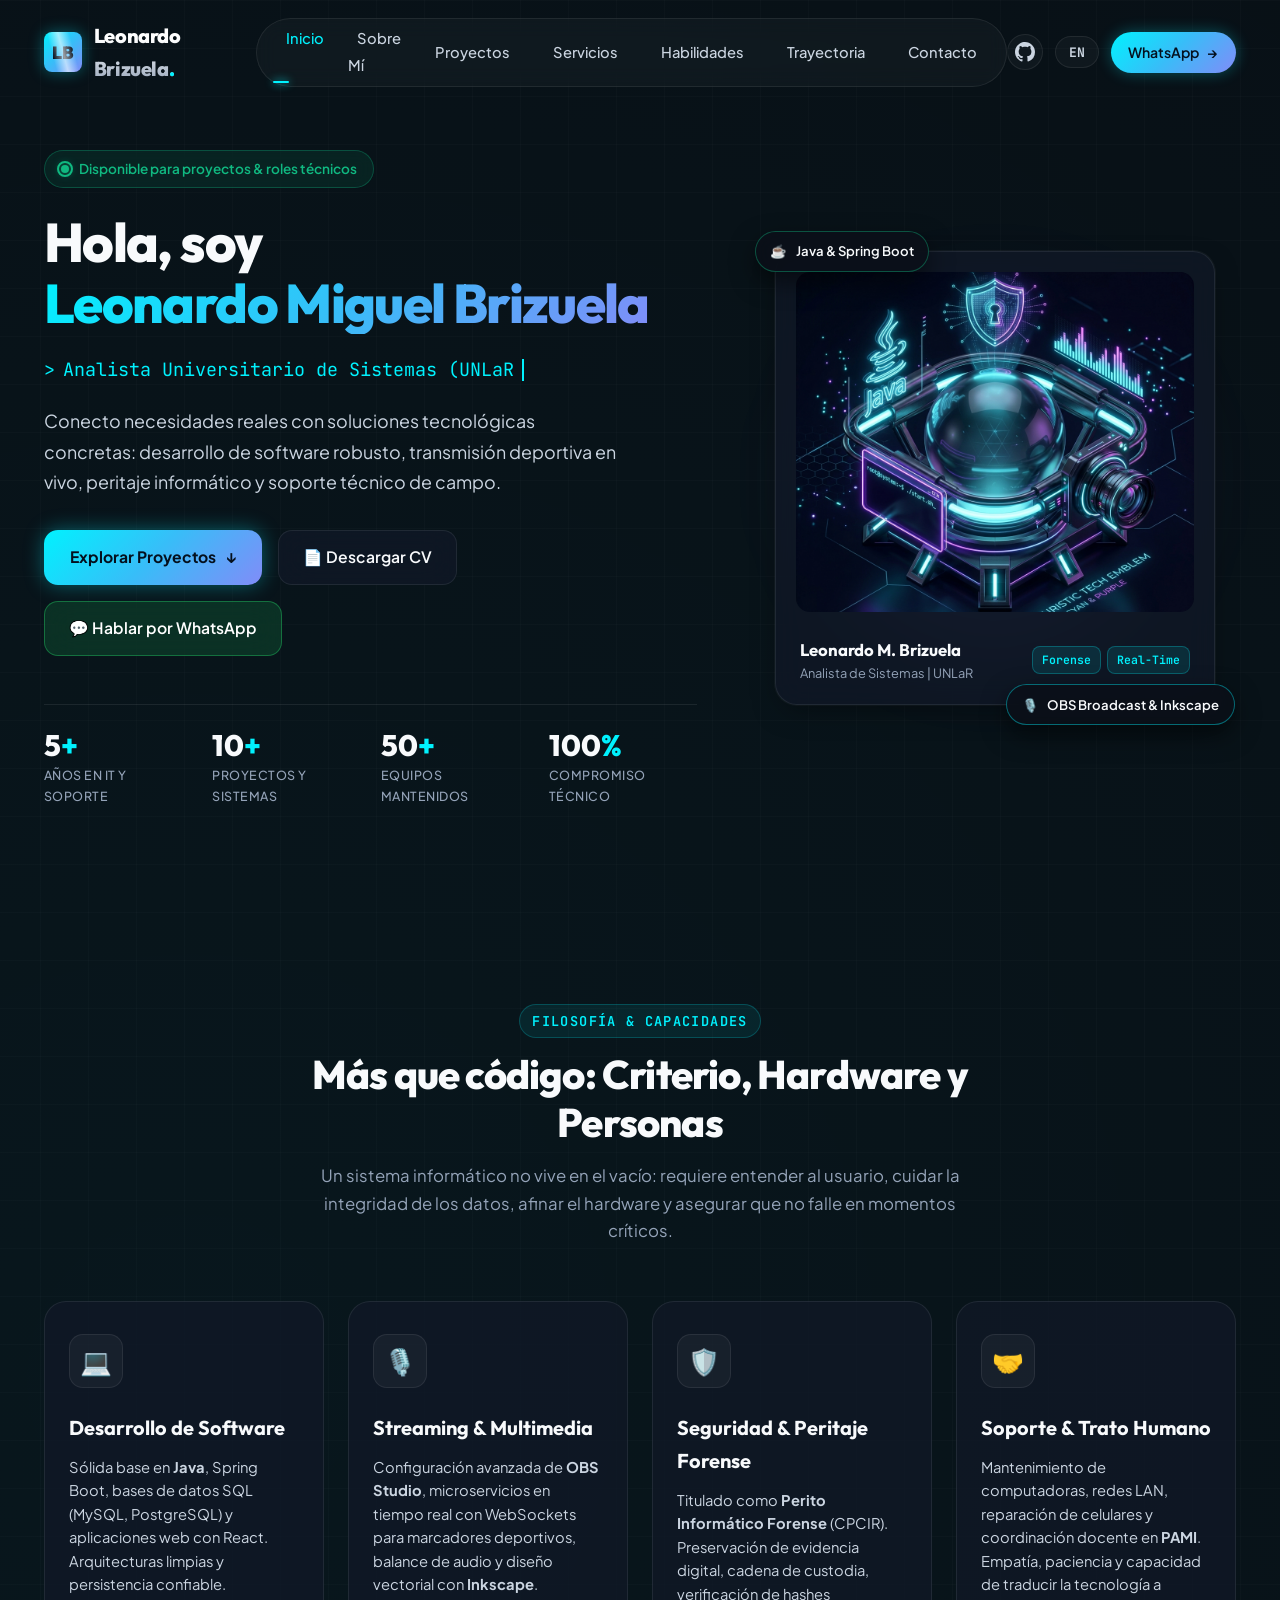
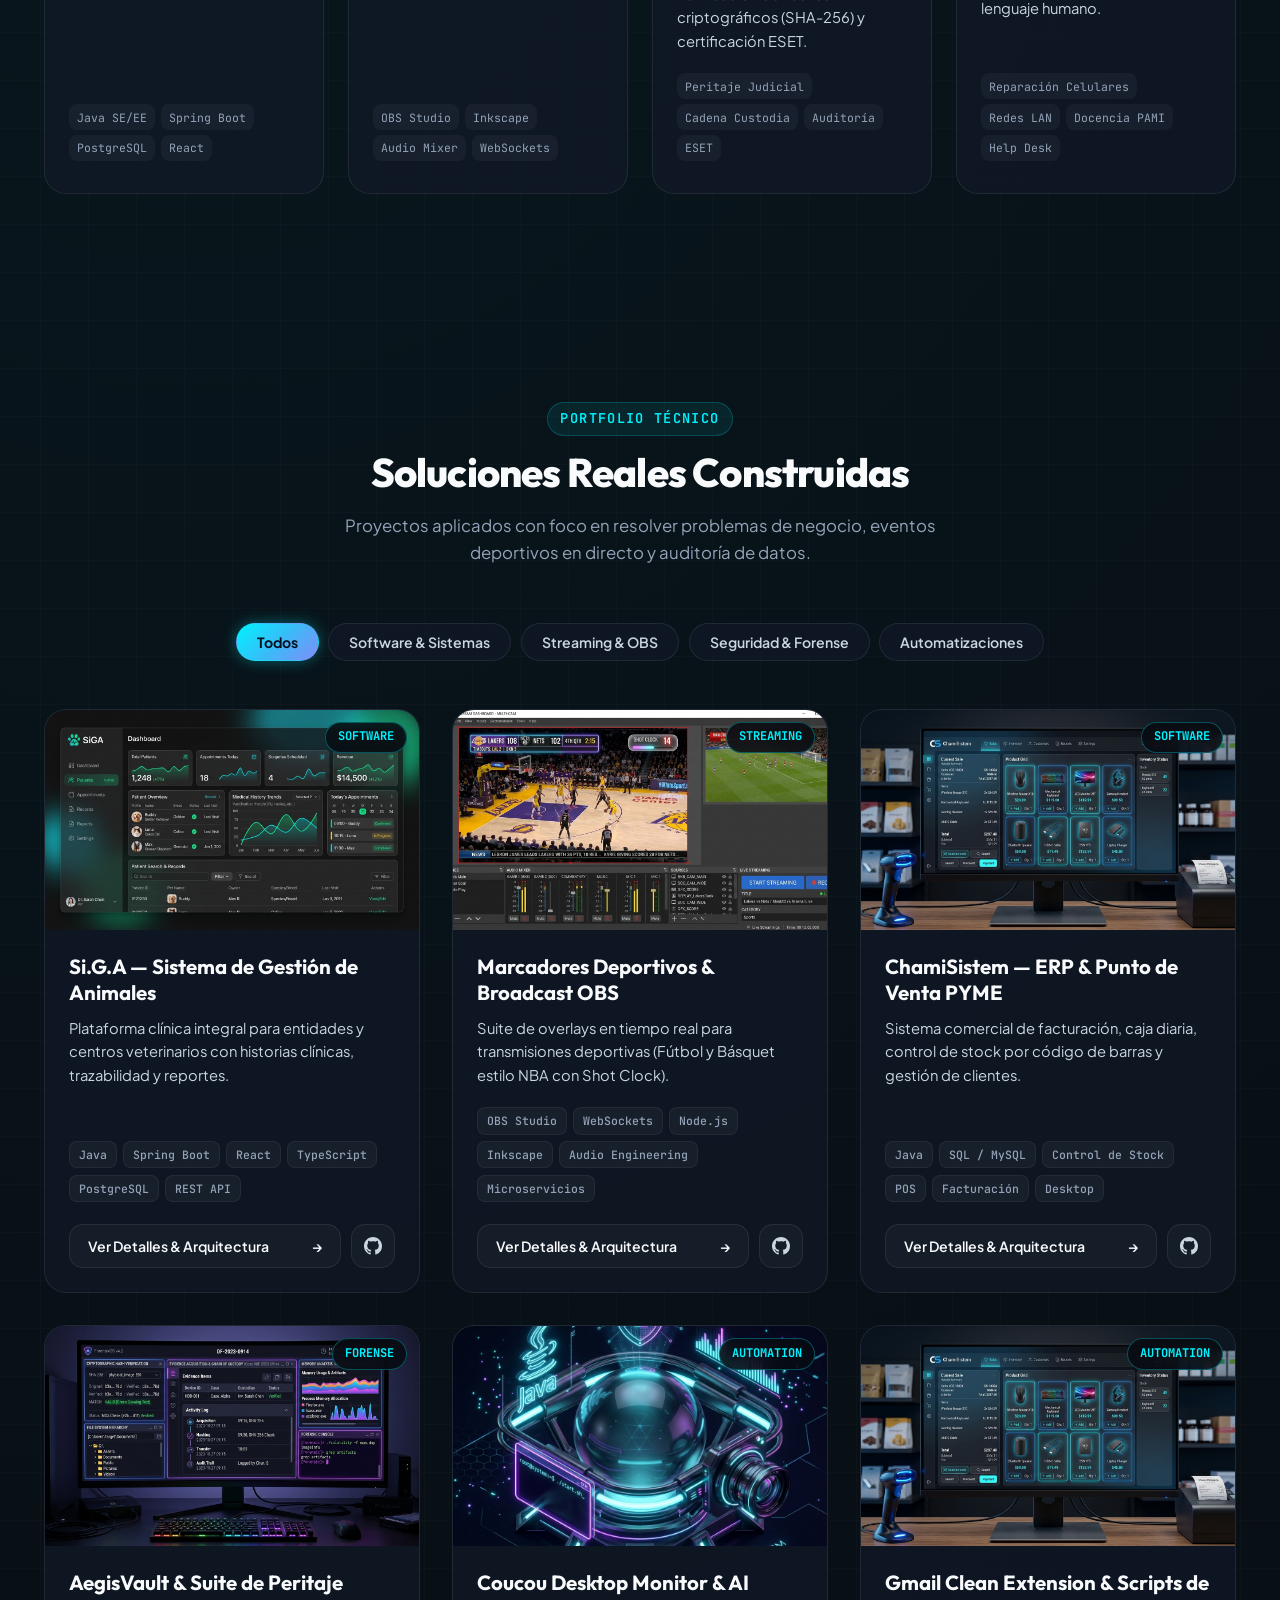
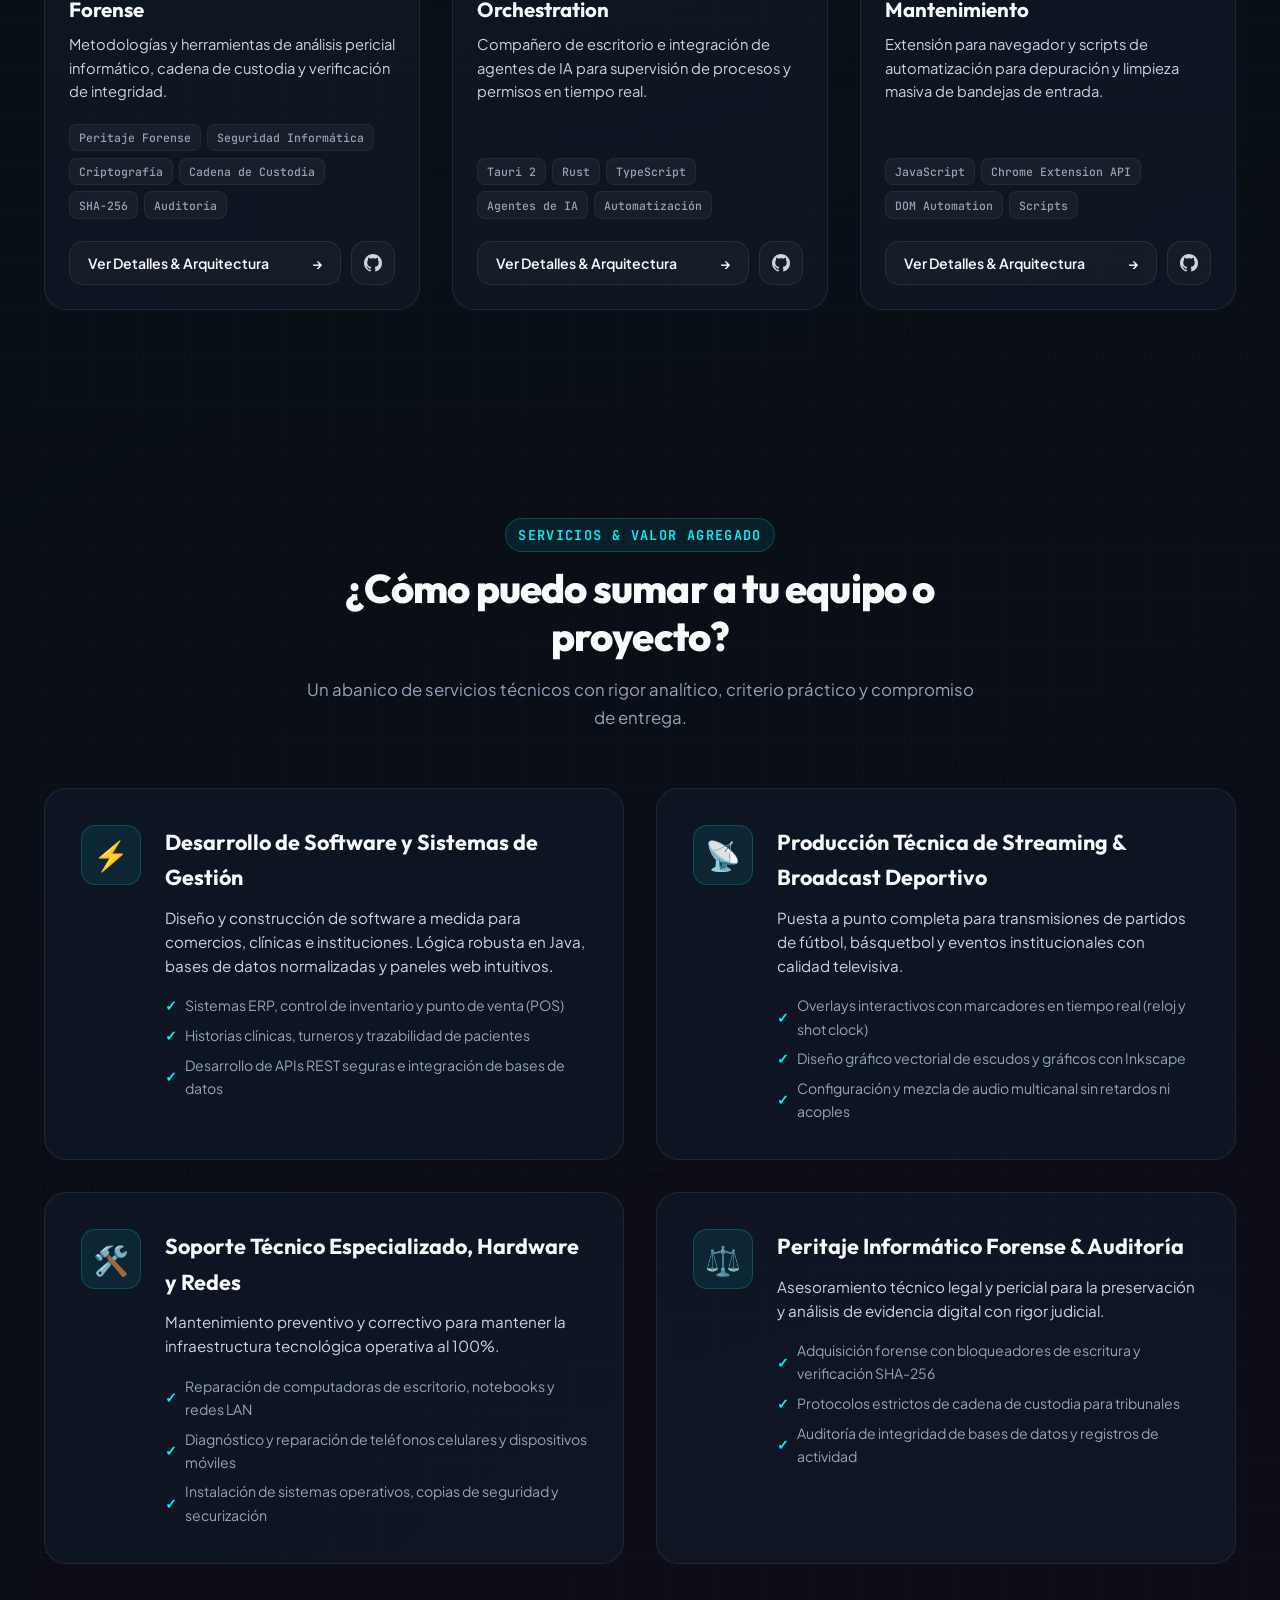
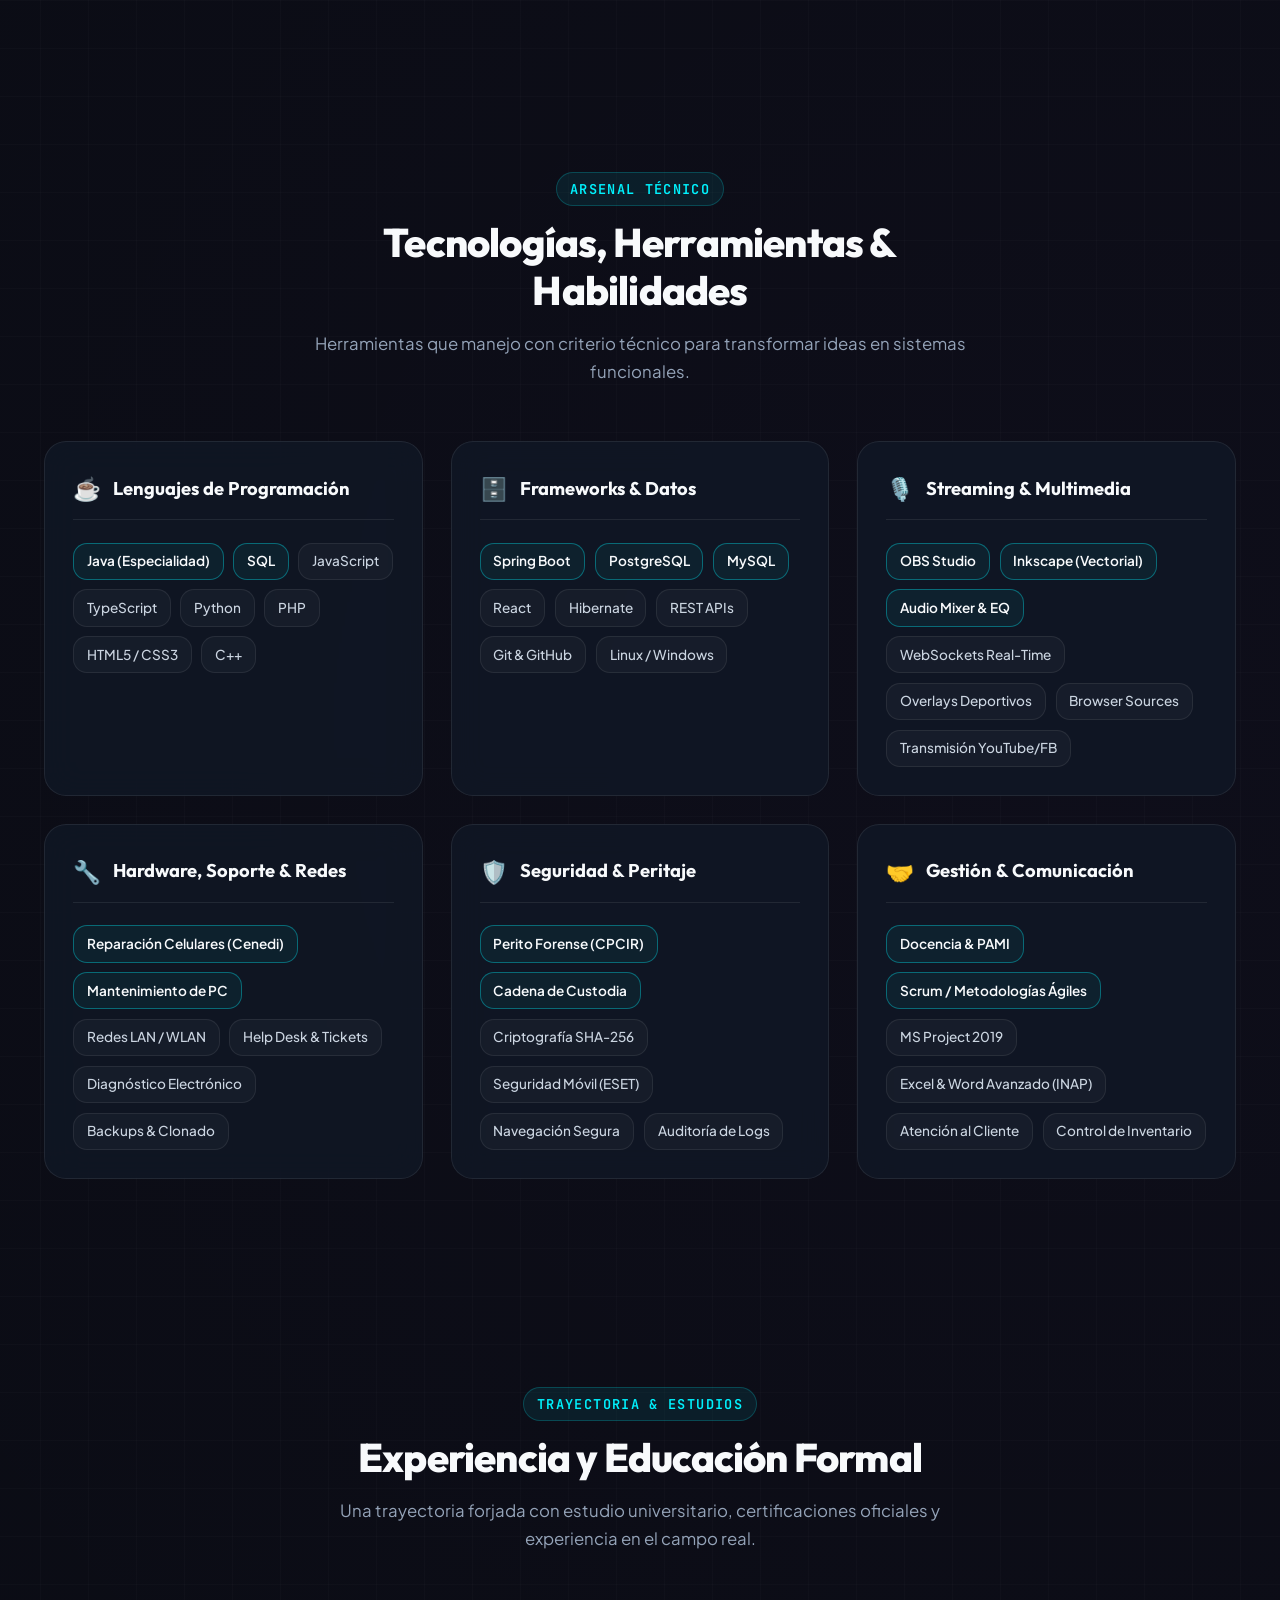
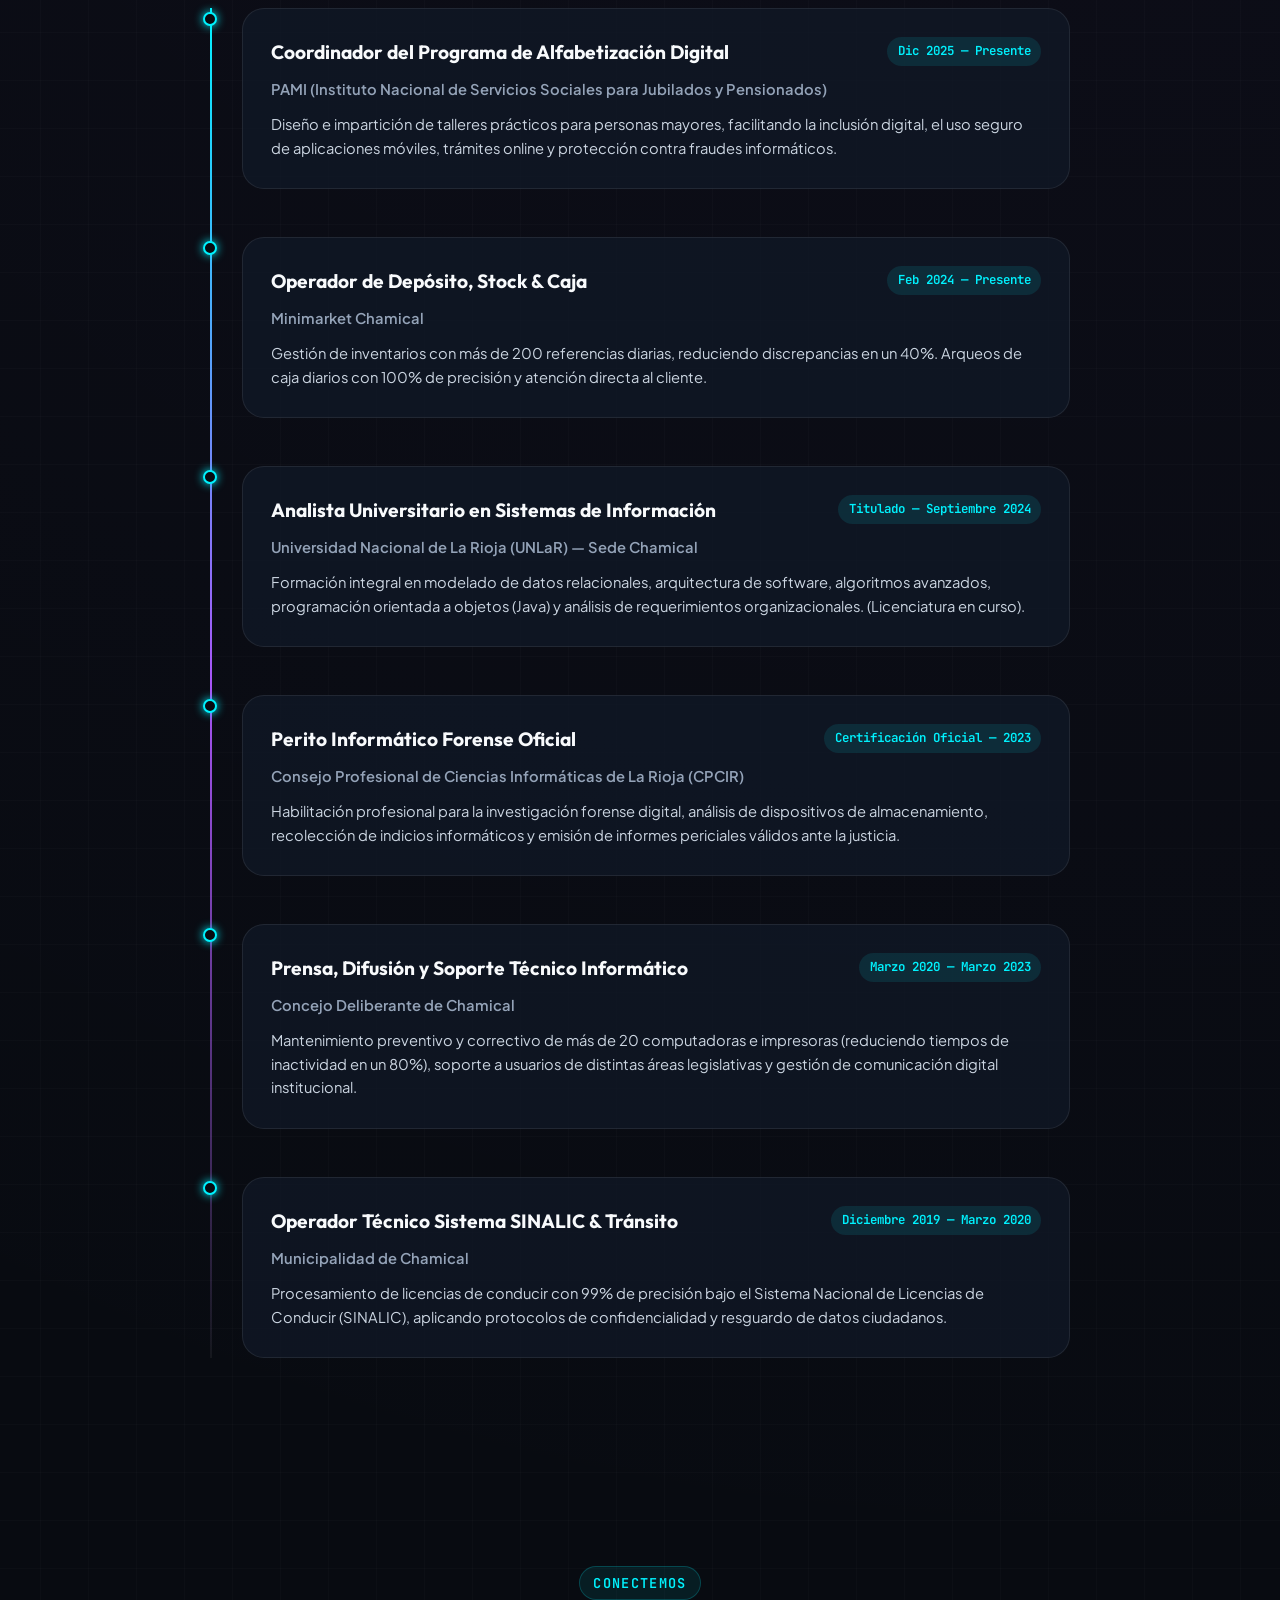
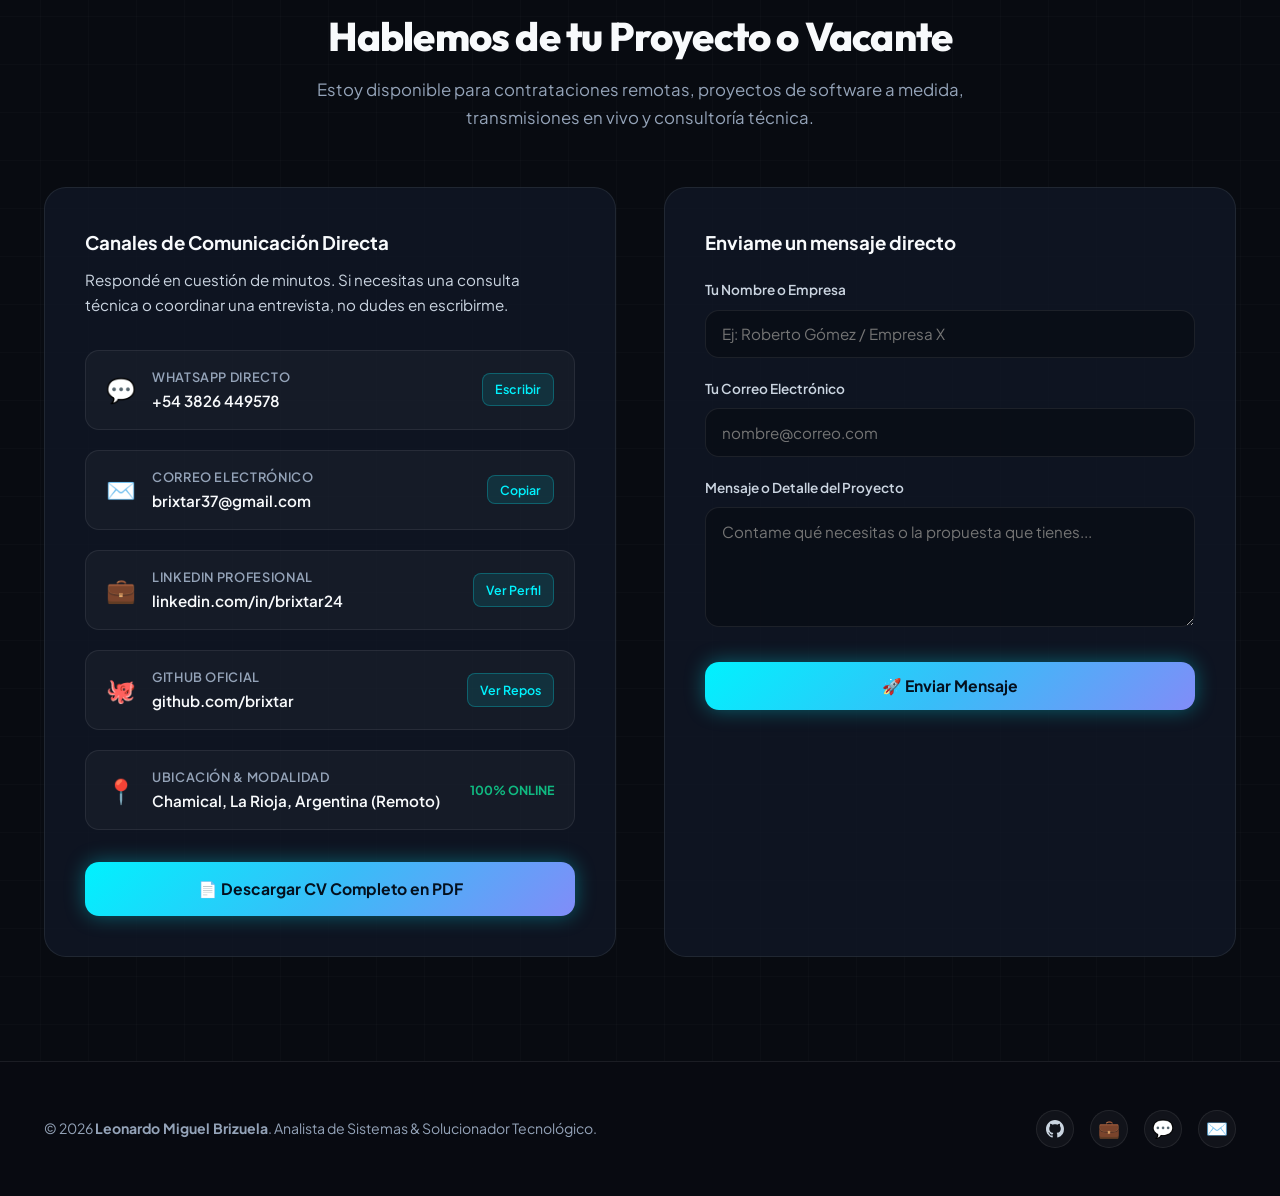
==== index.html @ 79de02d1 "feat: portfolio inicial completo con proyectos, integracion de github y bilingue" ====
<!DOCTYPE html>
<html lang="es">
<head>
  <meta charset="UTF-8">
  <meta name="viewport" content="width=device-width, initial-scale=1.0">
  <title>Leonardo Miguel Brizuela | Analista de Sistemas & Solucionador Tecnológico</title>
  
  <!-- SEO & Metadatos -->
  <meta name="description" content="Portfolio profesional de Leonardo Miguel Brizuela: Analista Universitario de Sistemas, Perito Informático Forense, Desarrollador de Software, Productor de Streaming (OBS) y Especialista en Soporte Técnico.">
  <meta name="keywords" content="Leonardo Brizuela, Analista de Sistemas, Perito Forense, Desarrollador Java, Spring Boot, React, OBS Studio, Inkscape, Chamical, La Rioja, Argentina">
  <meta name="author" content="Leonardo Miguel Brizuela">
  
  <!-- Open Graph -->
  <meta property="og:title" content="Leonardo Miguel Brizuela | Analista de Sistemas & Solucionador Tecnológico">
  <meta property="og:description" content="Software robusto, streaming en tiempo real (OBS), diseño vectorial y peritaje informático forense.">
  <meta property="og:image" content="assets/images/hero_badge.jpg">
  <meta property="og:type" content="website">

  <!-- Favicon SVG moderno -->
  <link rel="icon" type="image/svg+xml" href="data:image/svg+xml,<svg xmlns='http://www.w3.org/2000/svg' viewBox='0 0 100 100'><rect width='100' height='100' rx='25' fill='%2300f2fe'/><text x='50%' y='65%' font-family='sans-serif' font-weight='900' font-size='55' fill='%230b0f19' text-anchor='middle'>LB</text></svg>">

  <!-- Estilos -->
  <link rel="stylesheet" href="css/style.css">
</head>
<body>

  <!-- ========================================================================
       BARRA DE NAVEGACIÓN
       ======================================================================== -->
  <header class="site-header">
    <div class="container nav-wrapper">
      <a href="#hero" class="brand-logo" aria-label="Inicio">
        <div class="logo-badge">LB</div>
        <span class="logo-text">Leonardo Brizuela<span class="logo-dot">.</span></span>
      </a>

      <nav>
        <ul class="nav-menu">
          <li><a href="#hero" class="nav-link active" data-i18n="navHome">Inicio</a></li>
          <li><a href="#sobre-mi" class="nav-link" data-i18n="navAbout">Sobre Mí</a></li>
          <li><a href="#proyectos" class="nav-link" data-i18n="navProjects">Proyectos</a></li>
          <li><a href="#servicios" class="nav-link" data-i18n="navServices">Servicios</a></li>
          <li><a href="#habilidades" class="nav-link" data-i18n="navSkills">Habilidades</a></li>
          <li><a href="#trayectoria" class="nav-link" data-i18n="navExperience">Trayectoria</a></li>
          <li><a href="#contacto" class="nav-link" data-i18n="navContact">Contacto</a></li>
        </ul>
      </nav>

      <div class="nav-actions">
        <a href="https://github.com/brixtar" target="_blank" rel="noopener noreferrer" class="btn-header-github" title="GitHub: @brixtar" aria-label="Perfil de GitHub">
          <svg width="20" height="20" viewBox="0 0 24 24" fill="currentColor"><path d="M12 0C5.37 0 0 5.37 0 12c0 5.31 3.435 9.795 8.205 11.385.6.105.825-.255.825-.57 0-.285-.015-1.23-.015-2.235-3.015.555-3.795-.735-4.035-1.41-.135-.345-.72-1.41-1.23-1.695-.42-.225-1.02-.78-.015-.795.945-.015 1.62.87 1.845 1.23 1.08 1.815 2.805 1.305 3.495.99.105-.78.42-1.305.765-1.605-2.67-.3-5.46-1.335-5.46-5.925 0-1.305.465-2.385 1.23-3.225-.12-.3-.54-1.53.12-3.18 0 0 1.005-.315 3.3 1.23.96-.27 1.98-.405 3-.405s2.04.135 3 .405c2.295-1.56 3.3-1.23 3.3-1.23.66 1.65.24 2.88.12 3.18.765.84 1.23 1.905 1.23 3.225 0 4.605-2.805 5.625-5.475 5.925.435.375.81 1.095.81 2.22 0 1.605-.015 2.895-.015 3.3 0 .315.225.69.825.57A12.02 12.02 0 0024 12c0-6.63-5.37-12-12-12z"/></svg>
        </a>
        <button id="lang-switch" class="lang-switch" title="Cambiar idioma">EN</button>
        <a href="https://wa.me/5493826449578" target="_blank" rel="noopener noreferrer" class="btn-header-cta" data-i18n="btnWhatsapp">
          <span>WhatsApp</span>
          <span>→</span>
        </a>
        <button class="hamburger-btn" aria-label="Abrir menú">
          <span></span>
          <span></span>
          <span></span>
        </button>
      </div>
    </div>
  </header>

  <main>
    <!-- ======================================================================
         HERO SECTION
         ====================================================================== -->
    <section id="hero" class="hero-section">
      <div class="container hero-grid">
        <div class="hero-content">
          <div class="status-badge">
            <span class="status-ping"></span>
            <span data-i18n="statusAvailable">Disponible para proyectos & roles técnicos</span>
          </div>

          <h1 class="hero-title">
            Hola, soy <br>
            <span class="gradient-text">Leonardo Miguel Brizuela</span>
          </h1>

          <div class="hero-subtitle-wrapper">
            <span>&gt;</span>
            <span id="typing-role"></span>
            <span class="typing-cursor"></span>
          </div>

          <p class="hero-description" data-i18n="heroTagline">
            Conecto necesidades reales con soluciones tecnológicas concretas: desarrollo de software robusto, transmisión deportiva en vivo, peritaje informático y soporte técnico de campo.
          </p>

          <div class="hero-ctas">
            <a href="#proyectos" class="btn-primary" data-i18n="btnProjects">
              <span>Explorar Proyectos</span>
              <span>↓</span>
            </a>
            <a href="assets/docs/CV_Leonardo_Brizuela.pdf" class="btn-secondary" download="CV_Leonardo_Brizuela.pdf" data-i18n="btnCv">
              <span>📄 Descargar CV</span>
            </a>
            <a href="https://wa.me/5493826449578" target="_blank" rel="noopener noreferrer" class="btn-whatsapp">
              <span>💬 Hablar por WhatsApp</span>
            </a>
          </div>

          <!-- Métricas y Stats -->
          <div class="hero-stats">
            <div class="stat-item">
              <div class="stat-number">5<span>+</span></div>
              <div class="stat-label" data-i18n="statYears">Años en IT y Soporte</div>
            </div>
            <div class="stat-item">
              <div class="stat-number">10<span>+</span></div>
              <div class="stat-label" data-i18n="statProjects">Proyectos y Sistemas</div>
            </div>
            <div class="stat-item">
              <div class="stat-number">50<span>+</span></div>
              <div class="stat-label" data-i18n="statHardware">Equipos Mantenidos</div>
            </div>
            <div class="stat-item">
              <div class="stat-number">100<span>%</span></div>
              <div class="stat-label" data-i18n="statReliability">Compromiso Técnico</div>
            </div>
          </div>
        </div>

        <div class="hero-visual">
          <div class="visual-card-wrapper">
            <div class="glow-orb"></div>
            
            <!-- Badges flotantes -->
            <div class="floating-pill pill-top-left">
              <span>☕</span>
              <span>Java &amp; Spring Boot</span>
            </div>
            <div class="floating-pill pill-bottom-right">
              <span>🎙️</span>
              <span>OBS Broadcast &amp; Inkscape</span>
            </div>

            <div class="main-visual-card">
              <img src="assets/images/hero_badge.jpg" alt="Leonardo Brizuela - Sistemas, Seguridad y Broadcast" class="visual-image">
              <div class="visual-meta">
                <div>
                  <h4 class="meta-title">Leonardo M. Brizuela</h4>
                  <p class="meta-subtitle">Analista de Sistemas | UNLaR</p>
                </div>
                <div class="tech-pill-container">
                  <span class="tech-tag-mini">Forense</span>
                  <span class="tech-tag-mini">Real-Time</span>
                </div>
              </div>
            </div>
          </div>
        </div>
      </div>
    </section>

    <!-- ======================================================================
         SOBRE MÍ / PILARES
         ====================================================================== -->
    <section id="sobre-mi" class="about-section">
      <div class="container">
        <div class="section-header">
          <span class="section-tag">FILOSOFÍA &amp; CAPACIDADES</span>
          <h2 class="section-title">Más que código: Criterio, Hardware y Personas</h2>
          <p class="section-subtitle">
            Un sistema informático no vive en el vacío: requiere entender al usuario, cuidar la integridad de los datos, afinar el hardware y asegurar que no falle en momentos críticos.
          </p>
        </div>

        <div class="pillars-grid">
          <!-- Pilar 1 -->
          <div class="pillar-card">
            <div class="pillar-icon-box">💻</div>
            <h3 class="pillar-title">Desarrollo de Software</h3>
            <p class="pillar-desc">
              Sólida base en <strong>Java</strong>, Spring Boot, bases de datos SQL (MySQL, PostgreSQL) y aplicaciones web con React. Arquitecturas limpias y persistencia confiable.
            </p>
            <div class="pillar-tags">
              <span class="pillar-tag">Java SE/EE</span>
              <span class="pillar-tag">Spring Boot</span>
              <span class="pillar-tag">PostgreSQL</span>
              <span class="pillar-tag">React</span>
            </div>
          </div>

          <!-- Pilar 2 -->
          <div class="pillar-card">
            <div class="pillar-icon-box">🎙️</div>
            <h3 class="pillar-title">Streaming &amp; Multimedia</h3>
            <p class="pillar-desc">
              Configuración avanzada de <strong>OBS Studio</strong>, microservicios en tiempo real con WebSockets para marcadores deportivos, balance de audio y diseño vectorial con <strong>Inkscape</strong>.
            </p>
            <div class="pillar-tags">
              <span class="pillar-tag">OBS Studio</span>
              <span class="pillar-tag">Inkscape</span>
              <span class="pillar-tag">Audio Mixer</span>
              <span class="pillar-tag">WebSockets</span>
            </div>
          </div>

          <!-- Pilar 3 -->
          <div class="pillar-card">
            <div class="pillar-icon-box">🛡️</div>
            <h3 class="pillar-title">Seguridad &amp; Peritaje Forense</h3>
            <p class="pillar-desc">
              Titulado como <strong>Perito Informático Forense</strong> (CPCIR). Preservación de evidencia digital, cadena de custodia, verificación de hashes criptográficos (SHA-256) y certificación ESET.
            </p>
            <div class="pillar-tags">
              <span class="pillar-tag">Peritaje Judicial</span>
              <span class="pillar-tag">Cadena Custodia</span>
              <span class="pillar-tag">Auditoría</span>
              <span class="pillar-tag">ESET</span>
            </div>
          </div>

          <!-- Pilar 4 -->
          <div class="pillar-card">
            <div class="pillar-icon-box">🤝</div>
            <h3 class="pillar-title">Soporte &amp; Trato Humano</h3>
            <p class="pillar-desc">
              Mantenimiento de computadoras, redes LAN, reparación de celulares y coordinación docente en <strong>PAMI</strong>. Empatía, paciencia y capacidad de traducir la tecnología a lenguaje humano.
            </p>
            <div class="pillar-tags">
              <span class="pillar-tag">Reparación Celulares</span>
              <span class="pillar-tag">Redes LAN</span>
              <span class="pillar-tag">Docencia PAMI</span>
              <span class="pillar-tag">Help Desk</span>
            </div>
          </div>
        </div>
      </div>
    </section>

    <!-- ======================================================================
         PROYECTOS DESTACADOS
         ====================================================================== -->
    <section id="proyectos" class="projects-section">
      <div class="container">
        <div class="section-header">
          <span class="section-tag">PORTFOLIO TÉCNICO</span>
          <h2 class="section-title">Soluciones Reales Construidas</h2>
          <p class="section-subtitle">
            Proyectos aplicados con foco en resolver problemas de negocio, eventos deportivos en directo y auditoría de datos.
          </p>
        </div>

        <!-- Filtros de Categoría -->
        <div class="projects-filters">
          <button class="filter-btn active" data-filter="all" data-i18n="filterAll">Todos</button>
          <button class="filter-btn" data-filter="software" data-i18n="filterSoftware">Software &amp; Sistemas</button>
          <button class="filter-btn" data-filter="streaming" data-i18n="filterStreaming">Streaming &amp; OBS</button>
          <button class="filter-btn" data-filter="forense" data-i18n="filterForensic">Seguridad &amp; Forense</button>
          <button class="filter-btn" data-filter="automation" data-i18n="filterAutomation">Automatizaciones</button>
        </div>

        <!-- Contenedor dinámico de proyectos -->
        <div id="projects-grid" class="projects-grid">
          <!-- Renderizado automáticamente por projects-data.js -->
        </div>
      </div>
    </section>

    <!-- ======================================================================
         SERVICIOS / ¿QUÉ PUEDO APORTAR?
         ====================================================================== -->
    <section id="servicios" class="services-section">
      <div class="container">
        <div class="section-header">
          <span class="section-tag">SERVICIOS &amp; VALOR AGREGADO</span>
          <h2 class="section-title">¿Cómo puedo sumar a tu equipo o proyecto?</h2>
          <p class="section-subtitle">
            Un abanico de servicios técnicos con rigor analítico, criterio práctico y compromiso de entrega.
          </p>
        </div>

        <div class="services-grid">
          <!-- Servicio 1 -->
          <div class="service-card">
            <div class="service-icon">⚡</div>
            <div class="service-body">
              <h3>Desarrollo de Software y Sistemas de Gestión</h3>
              <p>Diseño y construcción de software a medida para comercios, clínicas e instituciones. Lógica robusta en Java, bases de datos normalizadas y paneles web intuitivos.</p>
              <ul class="service-features">
                <li>Sistemas ERP, control de inventario y punto de venta (POS)</li>
                <li>Historias clínicas, turneros y trazabilidad de pacientes</li>
                <li>Desarrollo de APIs REST seguras e integración de bases de datos</li>
              </ul>
            </div>
          </div>

          <!-- Servicio 2 -->
          <div class="service-card">
            <div class="service-icon">📡</div>
            <div class="service-body">
              <h3>Producción Técnica de Streaming &amp; Broadcast Deportivo</h3>
              <p>Puesta a punto completa para transmisiones de partidos de fútbol, básquetbol y eventos institucionales con calidad televisiva.</p>
              <ul class="service-features">
                <li>Overlays interactivos con marcadores en tiempo real (reloj y shot clock)</li>
                <li>Diseño gráfico vectorial de escudos y gráficos con Inkscape</li>
                <li>Configuración y mezcla de audio multicanal sin retardos ni acoples</li>
              </ul>
            </div>
          </div>

          <!-- Servicio 3 -->
          <div class="service-card">
            <div class="service-icon">🛠️</div>
            <div class="service-body">
              <h3>Soporte Técnico Especializado, Hardware y Redes</h3>
              <p>Mantenimiento preventivo y correctivo para mantener la infraestructura tecnológica operativa al 100%.</p>
              <ul class="service-features">
                <li>Reparación de computadoras de escritorio, notebooks y redes LAN</li>
                <li>Diagnóstico y reparación de teléfonos celulares y dispositivos móviles</li>
                <li>Instalación de sistemas operativos, copias de seguridad y securización</li>
              </ul>
            </div>
          </div>

          <!-- Servicio 4 -->
          <div class="service-card">
            <div class="service-icon">⚖️</div>
            <div class="service-body">
              <h3>Peritaje Informático Forense &amp; Auditoría</h3>
              <p>Asesoramiento técnico legal y pericial para la preservación y análisis de evidencia digital con rigor judicial.</p>
              <ul class="service-features">
                <li>Adquisición forense con bloqueadores de escritura y verificación SHA-256</li>
                <li>Protocolos estrictos de cadena de custodia para tribunales</li>
                <li>Auditoría de integridad de bases de datos y registros de actividad</li>
              </ul>
            </div>
          </div>
        </div>
      </div>
    </section>

    <!-- ======================================================================
         ARSENAL TECNOLÓGICO / HABILIDADES
         ====================================================================== -->
    <section id="habilidades" class="skills-section">
      <div class="container">
        <div class="section-header">
          <span class="section-tag">ARSENAL TÉCNICO</span>
          <h2 class="section-title">Tecnologías, Herramientas &amp; Habilidades</h2>
          <p class="section-subtitle">
            Herramientas que manejo con criterio técnico para transformar ideas en sistemas funcionales.
          </p>
        </div>

        <div class="skills-matrix-grid">
          <!-- Cat 1 -->
          <div class="skill-category-card">
            <div class="skill-cat-header">
              <span class="skill-cat-icon">☕</span>
              <h3 class="skill-cat-title">Lenguajes de Programación</h3>
            </div>
            <div class="skill-items">
              <span class="skill-pill highlight">Java (Especialidad)</span>
              <span class="skill-pill highlight">SQL</span>
              <span class="skill-pill">JavaScript</span>
              <span class="skill-pill">TypeScript</span>
              <span class="skill-pill">Python</span>
              <span class="skill-pill">PHP</span>
              <span class="skill-pill">HTML5 / CSS3</span>
              <span class="skill-pill">C++</span>
            </div>
          </div>

          <!-- Cat 2 -->
          <div class="skill-category-card">
            <div class="skill-cat-header">
              <span class="skill-cat-icon">🗄️</span>
              <h3 class="skill-cat-title">Frameworks &amp; Datos</h3>
            </div>
            <div class="skill-items">
              <span class="skill-pill highlight">Spring Boot</span>
              <span class="skill-pill highlight">PostgreSQL</span>
              <span class="skill-pill highlight">MySQL</span>
              <span class="skill-pill">React</span>
              <span class="skill-pill">Hibernate</span>
              <span class="skill-pill">REST APIs</span>
              <span class="skill-pill">Git &amp; GitHub</span>
              <span class="skill-pill">Linux / Windows</span>
            </div>
          </div>

          <!-- Cat 3 -->
          <div class="skill-category-card">
            <div class="skill-cat-header">
              <span class="skill-cat-icon">🎙️</span>
              <h3 class="skill-cat-title">Streaming &amp; Multimedia</h3>
            </div>
            <div class="skill-items">
              <span class="skill-pill highlight">OBS Studio</span>
              <span class="skill-pill highlight">Inkscape (Vectorial)</span>
              <span class="skill-pill highlight">Audio Mixer &amp; EQ</span>
              <span class="skill-pill">WebSockets Real-Time</span>
              <span class="skill-pill">Overlays Deportivos</span>
              <span class="skill-pill">Browser Sources</span>
              <span class="skill-pill">Transmisión YouTube/FB</span>
            </div>
          </div>

          <!-- Cat 4 -->
          <div class="skill-category-card">
            <div class="skill-cat-header">
              <span class="skill-cat-icon">🔧</span>
              <h3 class="skill-cat-title">Hardware, Soporte &amp; Redes</h3>
            </div>
            <div class="skill-items">
              <span class="skill-pill highlight">Reparación Celulares (Cenedi)</span>
              <span class="skill-pill highlight">Mantenimiento de PC</span>
              <span class="skill-pill">Redes LAN / WLAN</span>
              <span class="skill-pill">Help Desk &amp; Tickets</span>
              <span class="skill-pill">Diagnóstico Electrónico</span>
              <span class="skill-pill">Backups &amp; Clonado</span>
            </div>
          </div>

          <!-- Cat 5 -->
          <div class="skill-category-card">
            <div class="skill-cat-header">
              <span class="skill-cat-icon">🛡️</span>
              <h3 class="skill-cat-title">Seguridad &amp; Peritaje</h3>
            </div>
            <div class="skill-items">
              <span class="skill-pill highlight">Perito Forense (CPCIR)</span>
              <span class="skill-pill highlight">Cadena de Custodia</span>
              <span class="skill-pill">Criptografía SHA-256</span>
              <span class="skill-pill">Seguridad Móvil (ESET)</span>
              <span class="skill-pill">Navegación Segura</span>
              <span class="skill-pill">Auditoría de Logs</span>
            </div>
          </div>

          <!-- Cat 6 -->
          <div class="skill-category-card">
            <div class="skill-cat-header">
              <span class="skill-cat-icon">🤝</span>
              <h3 class="skill-cat-title">Gestión &amp; Comunicación</h3>
            </div>
            <div class="skill-items">
              <span class="skill-pill highlight">Docencia &amp; PAMI</span>
              <span class="skill-pill highlight">Scrum / Metodologías Ágiles</span>
              <span class="skill-pill">MS Project 2019</span>
              <span class="skill-pill">Excel &amp; Word Avanzado (INAP)</span>
              <span class="skill-pill">Atención al Cliente</span>
              <span class="skill-pill">Control de Inventario</span>
            </div>
          </div>
        </div>
      </div>
    </section>

    <!-- ======================================================================
         TRAYECTORIA & FORMACIÓN
         ====================================================================== -->
    <section id="trayectoria" class="experience-section">
      <div class="container">
        <div class="section-header">
          <span class="section-tag">TRAYECTORIA &amp; ESTUDIOS</span>
          <h2 class="section-title">Experiencia y Educación Formal</h2>
          <p class="section-subtitle">
            Una trayectoria forjada con estudio universitario, certificaciones oficiales y experiencia en el campo real.
          </p>
        </div>

        <div class="timeline-wrapper">
          <!-- Item 1 -->
          <div class="timeline-item">
            <div class="timeline-dot"></div>
            <div class="timeline-content">
              <div class="timeline-header">
                <h3 class="timeline-role">Coordinador del Programa de Alfabetización Digital</h3>
                <span class="timeline-period">Dic 2025 — Presente</span>
              </div>
              <div class="timeline-org">PAMI (Instituto Nacional de Servicios Sociales para Jubilados y Pensionados)</div>
              <p class="timeline-desc">
                Diseño e impartición de talleres prácticos para personas mayores, facilitando la inclusión digital, el uso seguro de aplicaciones móviles, trámites online y protección contra fraudes informáticos.
              </p>
            </div>
          </div>

          <!-- Item 2 -->
          <div class="timeline-item">
            <div class="timeline-dot"></div>
            <div class="timeline-content">
              <div class="timeline-header">
                <h3 class="timeline-role">Operador de Depósito, Stock &amp; Caja</h3>
                <span class="timeline-period">Feb 2024 — Presente</span>
              </div>
              <div class="timeline-org">Minimarket Chamical</div>
              <p class="timeline-desc">
                Gestión de inventarios con más de 200 referencias diarias, reduciendo discrepancias en un 40%. Arqueos de caja diarios con 100% de precisión y atención directa al cliente.
              </p>
            </div>
          </div>

          <!-- Item 3 -->
          <div class="timeline-item">
            <div class="timeline-dot"></div>
            <div class="timeline-content">
              <div class="timeline-header">
                <h3 class="timeline-role">Analista Universitario en Sistemas de Información</h3>
                <span class="timeline-period">Titulado — Septiembre 2024</span>
              </div>
              <div class="timeline-org">Universidad Nacional de La Rioja (UNLaR) — Sede Chamical</div>
              <p class="timeline-desc">
                Formación integral en modelado de datos relacionales, arquitectura de software, algoritmos avanzados, programación orientada a objetos (Java) y análisis de requerimientos organizacionales. (Licenciatura en curso).
              </p>
            </div>
          </div>

          <!-- Item 4 -->
          <div class="timeline-item">
            <div class="timeline-dot"></div>
            <div class="timeline-content">
              <div class="timeline-header">
                <h3 class="timeline-role">Perito Informático Forense Oficial</h3>
                <span class="timeline-period">Certificación Oficial — 2023</span>
              </div>
              <div class="timeline-org">Consejo Profesional de Ciencias Informáticas de La Rioja (CPCIR)</div>
              <p class="timeline-desc">
                Habilitación profesional para la investigación forense digital, análisis de dispositivos de almacenamiento, recolección de indicios informáticos y emisión de informes periciales válidos ante la justicia.
              </p>
            </div>
          </div>

          <!-- Item 5 -->
          <div class="timeline-item">
            <div class="timeline-dot"></div>
            <div class="timeline-content">
              <div class="timeline-header">
                <h3 class="timeline-role">Prensa, Difusión y Soporte Técnico Informático</h3>
                <span class="timeline-period">Marzo 2020 — Marzo 2023</span>
              </div>
              <div class="timeline-org">Concejo Deliberante de Chamical</div>
              <p class="timeline-desc">
                Mantenimiento preventivo y correctivo de más de 20 computadoras e impresoras (reduciendo tiempos de inactividad en un 80%), soporte a usuarios de distintas áreas legislativas y gestión de comunicación digital institucional.
              </p>
            </div>
          </div>

          <!-- Item 6 -->
          <div class="timeline-item">
            <div class="timeline-dot"></div>
            <div class="timeline-content">
              <div class="timeline-header">
                <h3 class="timeline-role">Operador Técnico Sistema SINALIC &amp; Tránsito</h3>
                <span class="timeline-period">Diciembre 2019 — Marzo 2020</span>
              </div>
              <div class="timeline-org">Municipalidad de Chamical</div>
              <p class="timeline-desc">
                Procesamiento de licencias de conducir con 99% de precisión bajo el Sistema Nacional de Licencias de Conducir (SINALIC), aplicando protocolos de confidencialidad y resguardo de datos ciudadanos.
              </p>
            </div>
          </div>
        </div>
      </div>
    </section>

    <!-- ======================================================================
         CONTACTO
         ====================================================================== -->
    <section id="contacto" class="contact-section">
      <div class="container">
        <div class="section-header">
          <span class="section-tag">CONECTEMOS</span>
          <h2 class="section-title">Hablemos de tu Proyecto o Vacante</h2>
          <p class="section-subtitle">
            Estoy disponible para contrataciones remotas, proyectos de software a medida, transmisiones en vivo y consultoría técnica.
          </p>
        </div>

        <div class="contact-grid">
          <!-- Canales Directos -->
          <div class="contact-card-info">
            <div>
              <h3>Canales de Comunicación Directa</h3>
              <p style="color: var(--text-secondary); margin-top: 0.5rem; font-size: 0.95rem;">
                Respondé en cuestión de minutos. Si necesitas una consulta técnica o coordinar una entrevista, no dudes en escribirme.
              </p>

              <div class="contact-channels">
                <!-- WhatsApp -->
                <div class="channel-item">
                  <div class="channel-left">
                    <span class="channel-icon">💬</span>
                    <div>
                      <div class="channel-label">WhatsApp Directo</div>
                      <div class="channel-val">+54 3826 449578</div>
                    </div>
                  </div>
                  <a href="https://wa.me/5493826449578" target="_blank" rel="noopener noreferrer" class="btn-copy">Escribir</a>
                </div>

                <!-- Email -->
                <div class="channel-item">
                  <div class="channel-left">
                    <span class="channel-icon">✉️</span>
                    <div>
                      <div class="channel-label">Correo Electrónico</div>
                      <div class="channel-val">brixtar37@gmail.com</div>
                    </div>
                  </div>
                  <button class="btn-copy" data-copy="brixtar37@gmail.com">Copiar</button>
                </div>

                <!-- LinkedIn -->
                <div class="channel-item">
                  <div class="channel-left">
                    <span class="channel-icon">💼</span>
                    <div>
                      <div class="channel-label">LinkedIn Profesional</div>
                      <div class="channel-val">linkedin.com/in/brixtar24</div>
                    </div>
                  </div>
                  <a href="https://linkedin.com/in/brixtar24" target="_blank" rel="noopener noreferrer" class="btn-copy">Ver Perfil</a>
                </div>

                <!-- GitHub -->
                <div class="channel-item">
                  <div class="channel-left">
                    <span class="channel-icon">🐙</span>
                    <div>
                      <div class="channel-label">GitHub Oficial</div>
                      <div class="channel-val">github.com/brixtar</div>
                    </div>
                  </div>
                  <a href="https://github.com/brixtar" target="_blank" rel="noopener noreferrer" class="btn-copy">Ver Repos</a>
                </div>

                <!-- Ubicación -->
                <div class="channel-item">
                  <div class="channel-left">
                    <span class="channel-icon">📍</span>
                    <div>
                      <div class="channel-label">Ubicación &amp; Modalidad</div>
                      <div class="channel-val">Chamical, La Rioja, Argentina (Remoto)</div>
                    </div>
                  </div>
                  <span style="font-size: 0.78rem; color: var(--emerald); font-weight: 700;">100% ONLINE</span>
                </div>
              </div>
            </div>

            <div>
              <a href="assets/docs/CV_Leonardo_Brizuela.pdf" class="btn-primary" style="width: 100%;" download="CV_Leonardo_Brizuela.pdf">
                <span>📄 Descargar CV Completo en PDF</span>
              </a>
            </div>
          </div>

          <!-- Formulario Rápido -->
          <div class="contact-form-card">
            <h3 style="margin-bottom: 1.25rem;">Enviame un mensaje directo</h3>
            <form id="contact-form">
              <div class="form-group">
                <label for="form-name" class="form-label">Tu Nombre o Empresa</label>
                <input type="text" id="form-name" class="form-control" placeholder="Ej: Roberto Gómez / Empresa X" required>
              </div>

              <div class="form-group">
                <label for="form-email" class="form-label">Tu Correo Electrónico</label>
                <input type="email" id="form-email" class="form-control" placeholder="nombre@correo.com" required>
              </div>

              <div class="form-group">
                <label for="form-message" class="form-label">Mensaje o Detalle del Proyecto</label>
                <textarea id="form-message" class="form-control" placeholder="Contame qué necesitas o la propuesta que tienes..." required></textarea>
              </div>

              <button type="submit" class="btn-primary" style="width: 100%; margin-top: 0.5rem;">
                <span>🚀 Enviar Mensaje</span>
              </button>
            </form>
          </div>
        </div>
      </div>
    </section>
  </main>

  <!-- ========================================================================
       MODAL DE PROYECTO EXPANDIDO
       ======================================================================== -->
  <div id="project-modal" class="modal-overlay" role="dialog" aria-modal="true" aria-hidden="true">
    <div class="modal-container">
      <div class="modal-header-banner">
        <img id="modal-banner-img" src="" alt="Vista previa del proyecto">
        <button id="modal-close-btn" class="btn-close-modal" aria-label="Cerrar ventana">✕</button>
      </div>
      <div class="modal-body">
        <h2 id="modal-title" class="modal-title"></h2>
        <div id="modal-tags" class="modal-tags"></div>
        <div id="modal-actions" class="modal-actions"></div>
        <div id="modal-body-content" class="modal-content-html"></div>
      </div>
    </div>
  </div>

  <!-- ========================================================================
       TOAST DE NOTIFICACIÓN
       ======================================================================== -->
  <div id="toast-msg" class="toast-msg">
    <span>✓</span>
    <span id="toast-text"></span>
  </div>

  <!-- ========================================================================
       FOOTER
       ======================================================================== -->
  <footer class="site-footer">
    <div class="container footer-content">
      <div class="footer-copy">
        © 2026 <strong>Leonardo Miguel Brizuela</strong>. Analista de Sistemas &amp; Solucionador Tecnológico.
      </div>
      <div class="footer-socials">
        <a href="https://github.com/brixtar" target="_blank" rel="noopener noreferrer" class="social-link" title="GitHub">
          <svg width="18" height="18" viewBox="0 0 24 24" fill="currentColor"><path d="M12 0C5.37 0 0 5.37 0 12c0 5.31 3.435 9.795 8.205 11.385.6.105.825-.255.825-.57 0-.285-.015-1.23-.015-2.235-3.015.555-3.795-.735-4.035-1.41-.135-.345-.72-1.41-1.23-1.695-.42-.225-1.02-.78-.015-.795.945-.015 1.62.87 1.845 1.23 1.08 1.815 2.805 1.305 3.495.99.105-.78.42-1.305.765-1.605-2.67-.3-5.46-1.335-5.46-5.925 0-1.305.465-2.385 1.23-3.225-.12-.3-.54-1.53.12-3.18 0 0 1.005-.315 3.3 1.23.96-.27 1.98-.405 3-.405s2.04.135 3 .405c2.295-1.56 3.3-1.23 3.3-1.23.66 1.65.24 2.88.12 3.18.765.84 1.23 1.905 1.23 3.225 0 4.605-2.805 5.625-5.475 5.925.435.375.81 1.095.81 2.22 0 1.605-.015 2.895-.015 3.3 0 .315.225.69.825.57A12.02 12.02 0 0024 12c0-6.63-5.37-12-12-12z"/></svg>
        </a>
        <a href="https://linkedin.com/in/brixtar24" target="_blank" rel="noopener noreferrer" class="social-link" title="LinkedIn">💼</a>
        <a href="https://wa.me/5493826449578" target="_blank" rel="noopener noreferrer" class="social-link" title="WhatsApp">💬</a>
        <a href="mailto:brixtar37@gmail.com" class="social-link" title="Correo">✉️</a>
      </div>
    </div>
  </footer>

  <!-- Scripts -->
  <script src="js/projects-data.js"></script>
  <script src="js/main.js"></script>
</body>
</html>
---- css/style.css ----
/* ==========================================================================
   PORTFOLIO DESIGN SYSTEM — LEONARDO MIGUEL BRIZUELA
   Estilo: Cyber-Clean Dark Mode | Glassmorphism | Fluid Micro-Interactions
   ========================================================================== */

@import url('https://fonts.googleapis.com/css2?family=JetBrains+Mono:wght@400;500;600&family=Outfit:wght@400;500;600;700;800;900&family=Plus+Jakarta+Sans:wght@300;400;500;600;700&display=swap');

:root {
  /* Paleta cromática */
  --bg-dark: #080b11;
  --bg-primary: #0b0f19;
  --bg-secondary: #111827;
  --bg-card: rgba(17, 24, 39, 0.75);
  --bg-card-hover: rgba(26, 35, 56, 0.85);
  --bg-glass: rgba(255, 255, 255, 0.03);
  
  /* Acentos y Neón */
  --cyan: #00f2fe;
  --cyan-glow: rgba(0, 242, 254, 0.35);
  --blue: #38bdf8;
  --blue-dark: #0284c7;
  --emerald: #10b981;
  --emerald-glow: rgba(16, 185, 129, 0.35);
  --purple: #a855f7;
  --purple-glow: rgba(168, 85, 247, 0.3);
  --amber: #f59e0b;
  
  /* Gradientes de vanguardia */
  --grad-primary: linear-gradient(135deg, #00f2fe 0%, #38bdf8 50%, #818cf8 100%);
  --grad-surface: linear-gradient(180deg, rgba(255, 255, 255, 0.05) 0%, rgba(255, 255, 255, 0.01) 100%);
  --grad-glow: radial-gradient(circle at 50% 50%, rgba(0, 242, 254, 0.15) 0%, transparent 70%);
  
  /* Textos y Bordes */
  --text-primary: #f8fafc;
  --text-secondary: #cbd5e1;
  --text-muted: #94a3b8;
  --text-dim: #64748b;
  --border-subtle: rgba(255, 255, 255, 0.08);
  --border-active: rgba(0, 242, 254, 0.45);
  
  /* Tipografías */
  --font-heading: 'Outfit', -apple-system, BlinkMacSystemFont, sans-serif;
  --font-body: 'Plus Jakarta Sans', -apple-system, BlinkMacSystemFont, sans-serif;
  --font-mono: 'JetBrains Mono', monospace;
  
  /* Sombras y Filtros */
  --shadow-card: 0 10px 30px -10px rgba(0, 0, 0, 0.5), 0 0 1px 1px rgba(255, 255, 255, 0.05);
  --shadow-hover: 0 20px 40px -15px rgba(0, 242, 254, 0.2), 0 0 20px rgba(0, 242, 254, 0.1);
  --blur-glass: blur(16px);
  --radius-sm: 8px;
  --radius-md: 14px;
  --radius-lg: 22px;
  --radius-full: 9999px;
  
  /* Transiciones */
  --transition-fast: 0.2s cubic-bezier(0.4, 0, 0.2, 1);
  --transition-normal: 0.3s cubic-bezier(0.4, 0, 0.2, 1);
  --transition-bounce: 0.4s cubic-bezier(0.34, 1.56, 0.64, 1);
}

/* ==========================================================================
   RESET & BASE STYLES
   ========================================================================== */
*, *::before, *::after {
  margin: 0;
  padding: 0;
  box-sizing: border-box;
}

html {
  scroll-behavior: smooth;
  font-size: 16px;
  color-scheme: dark;
}

body {
  font-family: var(--font-body);
  background-color: var(--bg-dark);
  color: var(--text-primary);
  line-height: 1.65;
  overflow-x: hidden;
  position: relative;
  background-image: 
    radial-gradient(circle at 15% 15%, rgba(0, 242, 254, 0.05) 0%, transparent 40%),
    radial-gradient(circle at 85% 60%, rgba(168, 85, 247, 0.04) 0%, transparent 45%),
    linear-gradient(rgba(255, 255, 255, 0.015) 1px, transparent 1px),
    linear-gradient(90deg, rgba(255, 255, 255, 0.015) 1px, transparent 1px);
  background-size: 100% 100%, 100% 100%, 48px 48px, 48px 48px;
  background-position: center top;
}

/* Scrollbar personalizada */
::-webkit-scrollbar {
  width: 9px;
}
::-webkit-scrollbar-track {
  background: var(--bg-dark);
}
::-webkit-scrollbar-thumb {
  background: #1e293b;
  border-radius: var(--radius-full);
  border: 2px solid var(--bg-dark);
}
::-webkit-scrollbar-thumb:hover {
  background: var(--cyan);
}

a {
  color: inherit;
  text-decoration: none;
  transition: var(--transition-fast);
}

button {
  font-family: inherit;
  cursor: pointer;
  border: none;
  background: none;
}

img {
  max-width: 100%;
  height: auto;
  display: block;
}

.container {
  width: 100%;
  max-width: 1240px;
  margin: 0 auto;
  padding: 0 1.5rem;
}

/* ==========================================================================
   NAVBAR & HEADER
   ========================================================================== */
.site-header {
  position: fixed;
  top: 0;
  left: 0;
  width: 100%;
  z-index: 1000;
  transition: var(--transition-normal);
  padding: 1.1rem 0;
}

.site-header.scrolled {
  background: rgba(8, 11, 17, 0.85);
  backdrop-filter: var(--blur-glass);
  -webkit-backdrop-filter: var(--blur-glass);
  border-bottom: 1px solid var(--border-subtle);
  padding: 0.8rem 0;
  box-shadow: 0 10px 30px rgba(0, 0, 0, 0.4);
}

.nav-wrapper {
  display: flex;
  align-items: center;
  justify-content: space-between;
}

.brand-logo {
  display: flex;
  align-items: center;
  gap: 0.75rem;
  font-family: var(--font-heading);
  font-weight: 800;
  font-size: 1.25rem;
  letter-spacing: -0.02em;
}

.logo-badge {
  width: 40px;
  height: 40px;
  background: var(--grad-primary);
  border-radius: var(--radius-sm);
  display: flex;
  align-items: center;
  justify-content: center;
  color: #04101e;
  font-weight: 900;
  font-size: 1.1rem;
  box-shadow: 0 0 15px var(--cyan-glow);
  position: relative;
  overflow: hidden;
}

.logo-badge::after {
  content: '';
  position: absolute;
  top: -50%;
  left: -50%;
  width: 200%;
  height: 200%;
  background: linear-gradient(45deg, transparent 40%, rgba(255, 255, 255, 0.6) 50%, transparent 60%);
  transform: rotate(30deg);
  animation: shine 4s infinite;
}

@keyframes shine {
  0% { transform: translateX(-150%) rotate(30deg); }
  25%, 100% { transform: translateX(150%) rotate(30deg); }
}

.logo-text {
  background: linear-gradient(180deg, #ffffff 30%, #94a3b8 100%);
  -webkit-background-clip: text;
  -webkit-text-fill-color: transparent;
}

.logo-dot {
  color: var(--cyan);
  -webkit-text-fill-color: var(--cyan);
}

.nav-menu {
  display: flex;
  align-items: center;
  list-style: none;
  gap: 1.5rem;
  background: rgba(255, 255, 255, 0.03);
  padding: 0.45rem 1.2rem;
  border-radius: var(--radius-full);
  border: 1px solid var(--border-subtle);
  backdrop-filter: blur(10px);
}

.nav-link {
  font-size: 0.92rem;
  font-weight: 500;
  color: var(--text-secondary);
  padding: 0.4rem 0.6rem;
  border-radius: var(--radius-sm);
  position: relative;
  transition: var(--transition-fast);
}

.nav-link:hover, .nav-link.active {
  color: var(--cyan);
}

.nav-link.active::after {
  content: '';
  position: absolute;
  bottom: -2px;
  left: 50%;
  transform: translateX(-50%);
  width: 16px;
  height: 2px;
  background: var(--cyan);
  border-radius: 2px;
  box-shadow: 0 0 8px var(--cyan);
}

.nav-actions {
  display: flex;
  align-items: center;
  gap: 0.75rem;
}

.btn-header-github {
  display: inline-flex;
  align-items: center;
  justify-content: center;
  width: 36px;
  height: 36px;
  border-radius: var(--radius-full);
  background: var(--bg-glass);
  border: 1px solid var(--border-subtle);
  color: var(--text-secondary);
  transition: var(--transition-fast);
}

.btn-header-github:hover {
  color: var(--cyan);
  border-color: var(--cyan);
  box-shadow: 0 0 12px var(--cyan-glow);
  transform: translateY(-2px);
}

.lang-switch {
  padding: 0.4rem 0.8rem;
  font-size: 0.82rem;
  font-weight: 700;
  font-family: var(--font-mono);
  color: var(--text-secondary);
  border: 1px solid var(--border-subtle);
  border-radius: var(--radius-full);
  background: var(--bg-glass);
  transition: var(--transition-fast);
}

.lang-switch:hover {
  color: var(--cyan);
  border-color: var(--cyan);
  box-shadow: 0 0 12px var(--cyan-glow);
}

.btn-header-cta {
  display: inline-flex;
  align-items: center;
  gap: 0.5rem;
  padding: 0.55rem 1.1rem;
  font-size: 0.88rem;
  font-weight: 600;
  color: #04101e;
  background: var(--grad-primary);
  border-radius: var(--radius-full);
  box-shadow: 0 0 15px rgba(0, 242, 254, 0.3);
  transition: var(--transition-normal);
}

.btn-header-cta:hover {
  transform: translateY(-2px);
  box-shadow: 0 0 25px rgba(0, 242, 254, 0.5);
}

.hamburger-btn {
  display: none;
  flex-direction: column;
  gap: 5px;
  width: 32px;
  height: 32px;
  justify-content: center;
  align-items: center;
  padding: 4px;
}

.hamburger-btn span {
  width: 22px;
  height: 2px;
  background-color: var(--text-primary);
  border-radius: 2px;
  transition: var(--transition-fast);
}

/* ==========================================================================
   HERO SECTION
   ========================================================================== */
.hero-section {
  min-height: 100vh;
  padding-top: 8.5rem;
  padding-bottom: 5rem;
  display: flex;
  align-items: center;
  position: relative;
}

.hero-grid {
  display: grid;
  grid-template-columns: 1.15fr 0.85fr;
  align-items: center;
  gap: 3.5rem;
}

.status-badge {
  display: inline-flex;
  align-items: center;
  gap: 0.6rem;
  padding: 0.45rem 1rem;
  background: rgba(16, 185, 129, 0.1);
  border: 1px solid rgba(16, 185, 129, 0.3);
  border-radius: var(--radius-full);
  font-size: 0.85rem;
  font-weight: 600;
  color: var(--emerald);
  margin-bottom: 1.5rem;
  backdrop-filter: blur(8px);
}

.status-ping {
  width: 8px;
  height: 8px;
  background-color: var(--emerald);
  border-radius: 50%;
  position: relative;
  box-shadow: 0 0 10px var(--emerald);
}

.status-ping::after {
  content: '';
  position: absolute;
  top: -4px;
  left: -4px;
  width: 16px;
  height: 16px;
  border: 2px solid var(--emerald);
  border-radius: 50%;
  animation: ping 2s infinite cubic-bezier(0, 0, 0.2, 1);
}

@keyframes ping {
  0% { transform: scale(0.6); opacity: 1; }
  100% { transform: scale(2.2); opacity: 0; }
}

.hero-title {
  font-family: var(--font-heading);
  font-size: 3.4rem;
  font-weight: 800;
  line-height: 1.12;
  letter-spacing: -0.03em;
  margin-bottom: 1.25rem;
}

.hero-title .gradient-text {
  background: var(--grad-primary);
  -webkit-background-clip: text;
  -webkit-text-fill-color: transparent;
  display: inline-block;
}

.hero-subtitle-wrapper {
  display: flex;
  align-items: center;
  gap: 0.5rem;
  font-family: var(--font-mono);
  font-size: 1.15rem;
  color: var(--cyan);
  margin-bottom: 1.25rem;
  min-height: 2rem;
}

.typing-cursor {
  display: inline-block;
  width: 2px;
  height: 1.2em;
  background-color: var(--cyan);
  animation: blink 1s step-end infinite;
}

@keyframes blink {
  50% { opacity: 0; }
}

.hero-description {
  font-size: 1.12rem;
  color: var(--text-secondary);
  line-height: 1.7;
  margin-bottom: 2rem;
  max-width: 580px;
}

.hero-ctas {
  display: flex;
  flex-wrap: wrap;
  gap: 1rem;
  margin-bottom: 3rem;
}

.btn-primary {
  display: inline-flex;
  align-items: center;
  justify-content: center;
  gap: 0.6rem;
  padding: 0.85rem 1.6rem;
  font-size: 0.98rem;
  font-weight: 700;
  color: #04101e;
  background: var(--grad-primary);
  border-radius: var(--radius-md);
  box-shadow: 0 0 20px var(--cyan-glow);
  transition: var(--transition-bounce);
}

.btn-primary:hover {
  transform: translateY(-3px);
  box-shadow: 0 0 30px var(--cyan-glow);
}

.btn-secondary {
  display: inline-flex;
  align-items: center;
  justify-content: center;
  gap: 0.6rem;
  padding: 0.85rem 1.5rem;
  font-size: 0.98rem;
  font-weight: 600;
  color: var(--text-primary);
  background: var(--bg-card);
  border: 1px solid var(--border-subtle);
  border-radius: var(--radius-md);
  backdrop-filter: var(--blur-glass);
  transition: var(--transition-normal);
}

.btn-secondary:hover {
  border-color: var(--cyan);
  color: var(--cyan);
  transform: translateY(-2px);
  box-shadow: 0 0 15px rgba(0, 242, 254, 0.2);
}

.btn-whatsapp {
  display: inline-flex;
  align-items: center;
  justify-content: center;
  gap: 0.6rem;
  padding: 0.85rem 1.5rem;
  font-size: 0.98rem;
  font-weight: 600;
  color: #ffffff;
  background: rgba(37, 211, 102, 0.15);
  border: 1px solid rgba(37, 211, 102, 0.4);
  border-radius: var(--radius-md);
  backdrop-filter: var(--blur-glass);
  transition: var(--transition-normal);
}

.btn-whatsapp:hover {
  background: rgba(37, 211, 102, 0.25);
  border-color: #25d366;
  box-shadow: 0 0 20px rgba(37, 211, 102, 0.4);
  transform: translateY(-2px);
}

/* Stats Counter Grid */
.hero-stats {
  display: grid;
  grid-template-columns: repeat(4, 1fr);
  gap: 1.25rem;
  padding-top: 1.5rem;
  border-top: 1px solid var(--border-subtle);
}

.stat-item {
  display: flex;
  flex-direction: column;
}

.stat-number {
  font-family: var(--font-heading);
  font-size: 1.85rem;
  font-weight: 800;
  color: var(--text-primary);
  line-height: 1.1;
}

.stat-number span {
  color: var(--cyan);
}

.stat-label {
  font-size: 0.78rem;
  color: var(--text-muted);
  font-weight: 500;
  text-transform: uppercase;
  letter-spacing: 0.04em;
  margin-top: 0.25rem;
}

/* Hero Visual & 3D Interactive Card */
.hero-visual {
  position: relative;
  display: flex;
  align-items: center;
  justify-content: center;
}

.visual-card-wrapper {
  position: relative;
  width: 100%;
  max-width: 440px;
}

.glow-orb {
  position: absolute;
  top: 50%;
  left: 50%;
  transform: translate(-50%, -50%);
  width: 380px;
  height: 380px;
  background: radial-gradient(circle, rgba(0, 242, 254, 0.2) 0%, rgba(168, 85, 247, 0.15) 50%, transparent 75%);
  filter: blur(40px);
  z-index: 0;
  animation: floatOrb 8s ease-in-out infinite alternate;
}

@keyframes floatOrb {
  0% { transform: translate(-50%, -50%) scale(0.9); }
  100% { transform: translate(-45%, -45%) scale(1.1); }
}

.main-visual-card {
  position: relative;
  z-index: 1;
  background: var(--bg-card);
  border: 1px solid var(--border-subtle);
  border-radius: var(--radius-lg);
  padding: 1.25rem;
  box-shadow: var(--shadow-card);
  backdrop-filter: var(--blur-glass);
  overflow: hidden;
  transition: var(--transition-normal);
}

.main-visual-card:hover {
  border-color: var(--border-active);
  box-shadow: var(--shadow-hover);
}

.visual-image {
  width: 100%;
  height: 340px;
  object-fit: cover;
  border-radius: var(--radius-md);
  margin-bottom: 1rem;
}

.visual-meta {
  display: flex;
  align-items: center;
  justify-content: space-between;
  padding: 0.5rem 0.25rem 0;
}

.meta-title {
  font-family: var(--font-heading);
  font-weight: 700;
  font-size: 1.05rem;
}

.meta-subtitle {
  font-size: 0.8rem;
  color: var(--text-muted);
}

.tech-pill-container {
  display: flex;
  gap: 0.4rem;
}

.tech-tag-mini {
  font-size: 0.72rem;
  font-family: var(--font-mono);
  font-weight: 600;
  padding: 0.2rem 0.55rem;
  background: rgba(0, 242, 254, 0.1);
  color: var(--cyan);
  border-radius: var(--radius-sm);
  border: 1px solid rgba(0, 242, 254, 0.25);
}

/* Floating Badges */
.floating-pill {
  position: absolute;
  z-index: 2;
  display: flex;
  align-items: center;
  gap: 0.6rem;
  padding: 0.55rem 0.9rem;
  background: rgba(11, 15, 25, 0.88);
  backdrop-filter: blur(12px);
  border: 1px solid var(--border-subtle);
  border-radius: var(--radius-full);
  box-shadow: 0 10px 25px rgba(0, 0, 0, 0.5);
  font-size: 0.82rem;
  font-weight: 600;
  animation: floatPill 6s ease-in-out infinite;
}

.floating-pill.pill-top-left {
  top: -20px;
  left: -20px;
  border-color: rgba(16, 185, 129, 0.4);
  animation-delay: 0s;
}

.floating-pill.pill-bottom-right {
  bottom: -20px;
  right: -20px;
  border-color: rgba(0, 242, 254, 0.4);
  animation-delay: -3s;
}

@keyframes floatPill {
  0%, 100% { transform: translateY(0); }
  50% { transform: translateY(-8px); }
}

/* ==========================================================================
   SECTIONS COMMON STYLES
   ========================================================================== */
section {
  padding: 6.5rem 0;
  position: relative;
}

.section-header {
  text-align: center;
  max-width: 680px;
  margin: 0 auto 3.5rem auto;
}

.section-tag {
  display: inline-block;
  font-family: var(--font-mono);
  font-size: 0.85rem;
  font-weight: 600;
  color: var(--cyan);
  text-transform: uppercase;
  letter-spacing: 0.1em;
  margin-bottom: 0.75rem;
  background: rgba(0, 242, 254, 0.08);
  padding: 0.3rem 0.8rem;
  border-radius: var(--radius-full);
  border: 1px solid rgba(0, 242, 254, 0.2);
}

.section-title {
  font-family: var(--font-heading);
  font-size: 2.5rem;
  font-weight: 800;
  letter-spacing: -0.02em;
  line-height: 1.2;
  margin-bottom: 1rem;
}

.section-subtitle {
  font-size: 1.05rem;
  color: var(--text-muted);
}

/* ==========================================================================
   ABOUT / PILARES SECTION
   ========================================================================== */
.pillars-grid {
  display: grid;
  grid-template-columns: repeat(4, 1fr);
  gap: 1.5rem;
}

.pillar-card {
  background: var(--bg-card);
  border: 1px solid var(--border-subtle);
  border-radius: var(--radius-lg);
  padding: 2rem 1.5rem;
  transition: var(--transition-normal);
  display: flex;
  flex-direction: column;
  position: relative;
  overflow: hidden;
}

.pillar-card::before {
  content: '';
  position: absolute;
  top: 0;
  left: 0;
  width: 100%;
  height: 3px;
  background: var(--grad-primary);
  opacity: 0;
  transition: var(--transition-fast);
}

.pillar-card:hover {
  transform: translateY(-6px);
  border-color: var(--border-active);
  background: var(--bg-card-hover);
  box-shadow: var(--shadow-hover);
}

.pillar-card:hover::before {
  opacity: 1;
}

.pillar-icon-box {
  width: 54px;
  height: 54px;
  border-radius: var(--radius-md);
  background: rgba(255, 255, 255, 0.04);
  border: 1px solid var(--border-subtle);
  display: flex;
  align-items: center;
  justify-content: center;
  font-size: 1.6rem;
  margin-bottom: 1.4rem;
  transition: var(--transition-normal);
}

.pillar-card:hover .pillar-icon-box {
  transform: scale(1.1);
  box-shadow: 0 0 15px var(--cyan-glow);
  border-color: var(--cyan);
}

.pillar-title {
  font-family: var(--font-heading);
  font-size: 1.25rem;
  font-weight: 700;
  margin-bottom: 0.75rem;
}

.pillar-desc {
  font-size: 0.92rem;
  color: var(--text-secondary);
  line-height: 1.6;
  margin-bottom: 1.25rem;
  flex-grow: 1;
}

.pillar-tags {
  display: flex;
  flex-wrap: wrap;
  gap: 0.35rem;
}

.pillar-tag {
  font-size: 0.72rem;
  font-family: var(--font-mono);
  padding: 0.2rem 0.5rem;
  background: rgba(255, 255, 255, 0.04);
  border-radius: var(--radius-sm);
  color: var(--text-muted);
}

/* ==========================================================================
   PROJECTS SECTION & FILTERS
   ========================================================================== */
.projects-filters {
  display: flex;
  align-items: center;
  justify-content: center;
  flex-wrap: wrap;
  gap: 0.6rem;
  margin-bottom: 3rem;
}

.filter-btn {
  padding: 0.55rem 1.25rem;
  font-size: 0.88rem;
  font-weight: 600;
  color: var(--text-secondary);
  background: var(--bg-card);
  border: 1px solid var(--border-subtle);
  border-radius: var(--radius-full);
  transition: var(--transition-fast);
}

.filter-btn:hover {
  color: var(--cyan);
  border-color: var(--cyan);
}

.filter-btn.active {
  background: var(--grad-primary);
  color: #04101e;
  border-color: transparent;
  font-weight: 700;
  box-shadow: 0 0 15px var(--cyan-glow);
}

.projects-grid {
  display: grid;
  grid-template-columns: repeat(3, 1fr);
  gap: 2rem;
}

.project-card {
  background: var(--bg-card);
  border: 1px solid var(--border-subtle);
  border-radius: var(--radius-lg);
  overflow: hidden;
  transition: var(--transition-normal);
  display: flex;
  flex-direction: column;
}

.project-card:hover {
  transform: translateY(-7px);
  border-color: var(--border-active);
  box-shadow: var(--shadow-hover);
}

.project-thumb-wrapper {
  position: relative;
  width: 100%;
  height: 220px;
  overflow: hidden;
  background: #0d131f;
}

.project-thumb {
  width: 100%;
  height: 100%;
  object-fit: cover;
  transition: transform 0.6s cubic-bezier(0.4, 0, 0.2, 1);
}

.project-card:hover .project-thumb {
  transform: scale(1.06);
}

.project-badge-cat {
  position: absolute;
  top: 12px;
  right: 12px;
  padding: 0.3rem 0.75rem;
  font-size: 0.75rem;
  font-weight: 700;
  font-family: var(--font-mono);
  background: rgba(8, 11, 17, 0.85);
  backdrop-filter: blur(8px);
  color: var(--cyan);
  border-radius: var(--radius-full);
  border: 1px solid rgba(0, 242, 254, 0.3);
}

.project-content {
  padding: 1.5rem;
  display: flex;
  flex-direction: column;
  flex-grow: 1;
}

.project-title {
  font-family: var(--font-heading);
  font-size: 1.28rem;
  font-weight: 700;
  margin-bottom: 0.6rem;
  line-height: 1.3;
}

.project-desc {
  font-size: 0.92rem;
  color: var(--text-secondary);
  line-height: 1.6;
  margin-bottom: 1.25rem;
  flex-grow: 1;
}

.project-tags {
  display: flex;
  flex-wrap: wrap;
  gap: 0.4rem;
  margin-bottom: 1.4rem;
}

.project-tag {
  font-size: 0.72rem;
  font-family: var(--font-mono);
  font-weight: 500;
  padding: 0.2rem 0.55rem;
  background: rgba(255, 255, 255, 0.04);
  color: var(--text-muted);
  border-radius: var(--radius-sm);
  border: 1px solid rgba(255, 255, 255, 0.06);
}

.btn-project-details {
  display: inline-flex;
  align-items: center;
  justify-content: space-between;
  flex-grow: 1;
  padding: 0.75rem 1.1rem;
  font-size: 0.88rem;
  font-weight: 600;
  color: var(--text-primary);
  background: rgba(255, 255, 255, 0.03);
  border: 1px solid var(--border-subtle);
  border-radius: var(--radius-md);
  transition: var(--transition-fast);
}

.btn-project-details:hover {
  background: rgba(0, 242, 254, 0.1);
  border-color: var(--cyan);
  color: var(--cyan);
}

.project-card-footer {
  display: flex;
  align-items: center;
  gap: 0.6rem;
  margin-top: auto;
}

.btn-card-icon {
  display: inline-flex;
  align-items: center;
  justify-content: center;
  width: 44px;
  height: 44px;
  flex-shrink: 0;
  border-radius: var(--radius-md);
  background: rgba(255, 255, 255, 0.03);
  border: 1px solid var(--border-subtle);
  color: var(--text-secondary);
  transition: var(--transition-fast);
}

.btn-card-icon:hover {
  color: var(--cyan);
  border-color: var(--cyan);
  background: rgba(0, 242, 254, 0.1);
  box-shadow: 0 0 10px var(--cyan-glow);
  transform: translateY(-2px);
}

/* ==========================================================================
   SERVICES / DOMINIOS SECTION
   ========================================================================== */
.services-grid {
  display: grid;
  grid-template-columns: repeat(2, 1fr);
  gap: 2rem;
}

.service-card {
  background: var(--bg-card);
  border: 1px solid var(--border-subtle);
  border-radius: var(--radius-lg);
  padding: 2.25rem;
  transition: var(--transition-normal);
  display: flex;
  gap: 1.5rem;
}

.service-card:hover {
  transform: translateY(-5px);
  border-color: var(--border-active);
  box-shadow: var(--shadow-hover);
}

.service-icon {
  width: 60px;
  height: 60px;
  min-width: 60px;
  border-radius: var(--radius-md);
  background: rgba(0, 242, 254, 0.08);
  border: 1px solid rgba(0, 242, 254, 0.2);
  display: flex;
  align-items: center;
  justify-content: center;
  font-size: 1.8rem;
  color: var(--cyan);
}

.service-body h3 {
  font-family: var(--font-heading);
  font-size: 1.35rem;
  font-weight: 700;
  margin-bottom: 0.6rem;
}

.service-body p {
  font-size: 0.95rem;
  color: var(--text-secondary);
  line-height: 1.6;
  margin-bottom: 1rem;
}

.service-features {
  list-style: none;
  display: flex;
  flex-direction: column;
  gap: 0.4rem;
}

.service-features li {
  font-size: 0.88rem;
  color: var(--text-muted);
  display: flex;
  align-items: center;
  gap: 0.5rem;
}

.service-features li::before {
  content: '✓';
  color: var(--cyan);
  font-weight: bold;
}

/* ==========================================================================
   SKILLS & MATRIX SECTION
   ========================================================================== */
.skills-matrix-grid {
  display: grid;
  grid-template-columns: repeat(3, 1fr);
  gap: 1.75rem;
}

.skill-category-card {
  background: var(--bg-card);
  border: 1px solid var(--border-subtle);
  border-radius: var(--radius-lg);
  padding: 1.75rem;
  backdrop-filter: var(--blur-glass);
}

.skill-cat-header {
  display: flex;
  align-items: center;
  gap: 0.75rem;
  margin-bottom: 1.4rem;
  padding-bottom: 0.75rem;
  border-bottom: 1px solid var(--border-subtle);
}

.skill-cat-icon {
  font-size: 1.4rem;
}

.skill-cat-title {
  font-family: var(--font-heading);
  font-size: 1.15rem;
  font-weight: 700;
}

.skill-items {
  display: flex;
  flex-wrap: wrap;
  gap: 0.6rem;
}

.skill-pill {
  display: inline-flex;
  align-items: center;
  gap: 0.45rem;
  padding: 0.4rem 0.8rem;
  background: rgba(255, 255, 255, 0.03);
  border: 1px solid var(--border-subtle);
  border-radius: var(--radius-md);
  font-size: 0.85rem;
  font-weight: 500;
  color: var(--text-secondary);
  transition: var(--transition-fast);
}

.skill-pill:hover {
  background: rgba(0, 242, 254, 0.1);
  border-color: var(--cyan);
  color: var(--cyan);
  transform: translateY(-2px);
}

.skill-pill.highlight {
  border-color: rgba(0, 242, 254, 0.35);
  background: rgba(0, 242, 254, 0.05);
  color: var(--text-primary);
  font-weight: 600;
}

/* ==========================================================================
   EXPERIENCE & TIMELINE
   ========================================================================== */
.timeline-wrapper {
  position: relative;
  max-width: 860px;
  margin: 0 auto;
  padding-left: 2rem;
}

.timeline-wrapper::before {
  content: '';
  position: absolute;
  top: 0;
  bottom: 0;
  left: 0;
  width: 2px;
  background: linear-gradient(180deg, var(--cyan) 0%, var(--purple) 50%, rgba(255, 255, 255, 0.05) 100%);
}

.timeline-item {
  position: relative;
  margin-bottom: 3rem;
}

.timeline-item:last-child {
  margin-bottom: 0;
}

.timeline-dot {
  position: absolute;
  left: -2rem;
  top: 4px;
  transform: translateX(-50%);
  width: 14px;
  height: 14px;
  background: var(--bg-dark);
  border: 2px solid var(--cyan);
  border-radius: 50%;
  box-shadow: 0 0 10px var(--cyan);
}

.timeline-content {
  background: var(--bg-card);
  border: 1px solid var(--border-subtle);
  border-radius: var(--radius-lg);
  padding: 1.75rem;
  transition: var(--transition-normal);
}

.timeline-content:hover {
  border-color: var(--border-active);
  transform: translateX(6px);
  box-shadow: var(--shadow-hover);
}

.timeline-header {
  display: flex;
  align-items: flex-start;
  justify-content: space-between;
  gap: 1rem;
  margin-bottom: 0.5rem;
  flex-wrap: wrap;
}

.timeline-role {
  font-family: var(--font-heading);
  font-size: 1.2rem;
  font-weight: 700;
}

.timeline-period {
  font-family: var(--font-mono);
  font-size: 0.78rem;
  font-weight: 600;
  color: var(--cyan);
  background: rgba(0, 242, 254, 0.1);
  padding: 0.25rem 0.65rem;
  border-radius: var(--radius-full);
}

.timeline-org {
  font-size: 0.92rem;
  color: var(--text-muted);
  font-weight: 600;
  margin-bottom: 0.75rem;
}

.timeline-desc {
  font-size: 0.92rem;
  color: var(--text-secondary);
  line-height: 1.6;
}

/* ==========================================================================
   CONTACT SECTION
   ========================================================================== */
.contact-grid {
  display: grid;
  grid-template-columns: 1fr 1fr;
  gap: 3rem;
}

.contact-card-info {
  background: var(--bg-card);
  border: 1px solid var(--border-subtle);
  border-radius: var(--radius-lg);
  padding: 2.5rem;
  display: flex;
  flex-direction: column;
  justify-content: space-between;
}

.contact-channels {
  display: flex;
  flex-direction: column;
  gap: 1.25rem;
  margin: 2rem 0;
}

.channel-item {
  display: flex;
  align-items: center;
  justify-content: space-between;
  padding: 1rem 1.25rem;
  background: rgba(255, 255, 255, 0.03);
  border: 1px solid var(--border-subtle);
  border-radius: var(--radius-md);
  transition: var(--transition-fast);
}

.channel-item:hover {
  background: rgba(0, 242, 254, 0.06);
  border-color: var(--cyan);
}

.channel-left {
  display: flex;
  align-items: center;
  gap: 1rem;
}

.channel-icon {
  font-size: 1.5rem;
}

.channel-label {
  font-size: 0.8rem;
  color: var(--text-muted);
  text-transform: uppercase;
  font-weight: 600;
  letter-spacing: 0.05em;
}

.channel-val {
  font-weight: 600;
  color: var(--text-primary);
  font-size: 0.95rem;
}

.btn-copy {
  padding: 0.35rem 0.75rem;
  font-size: 0.78rem;
  font-weight: 600;
  color: var(--cyan);
  background: rgba(0, 242, 254, 0.1);
  border: 1px solid rgba(0, 242, 254, 0.25);
  border-radius: var(--radius-sm);
  transition: var(--transition-fast);
}

.btn-copy:hover {
  background: var(--cyan);
  color: #04101e;
}

.contact-form-card {
  background: var(--bg-card);
  border: 1px solid var(--border-subtle);
  border-radius: var(--radius-lg);
  padding: 2.5rem;
}

.form-group {
  margin-bottom: 1.25rem;
}

.form-label {
  display: block;
  font-size: 0.85rem;
  font-weight: 600;
  color: var(--text-secondary);
  margin-bottom: 0.5rem;
}

.form-control {
  width: 100%;
  padding: 0.85rem 1rem;
  font-family: inherit;
  font-size: 0.95rem;
  color: var(--text-primary);
  background: rgba(8, 11, 17, 0.6);
  border: 1px solid var(--border-subtle);
  border-radius: var(--radius-md);
  transition: var(--transition-fast);
}

.form-control:focus {
  outline: none;
  border-color: var(--cyan);
  box-shadow: 0 0 15px rgba(0, 242, 254, 0.2);
}

textarea.form-control {
  min-height: 120px;
  resize: vertical;
}

/* ==========================================================================
   MODAL DETALLES DE PROYECTO
   ========================================================================== */
.modal-overlay {
  position: fixed;
  top: 0;
  left: 0;
  width: 100%;
  height: 100%;
  background: rgba(4, 7, 12, 0.85);
  backdrop-filter: blur(12px);
  -webkit-backdrop-filter: blur(12px);
  z-index: 2000;
  display: flex;
  align-items: center;
  justify-content: center;
  padding: 1.5rem;
  opacity: 0;
  pointer-events: none;
  transition: opacity 0.3s ease;
}

.modal-overlay.active {
  opacity: 1;
  pointer-events: auto;
}

.modal-container {
  width: 100%;
  max-width: 820px;
  max-height: 90vh;
  background: var(--bg-secondary);
  border: 1px solid var(--border-subtle);
  border-radius: var(--radius-lg);
  overflow-y: auto;
  box-shadow: 0 25px 60px rgba(0, 0, 0, 0.8), 0 0 30px var(--cyan-glow);
  transform: translateY(20px) scale(0.96);
  transition: var(--transition-bounce);
  display: flex;
  flex-direction: column;
}

.modal-overlay.active .modal-container {
  transform: translateY(0) scale(1);
}

.modal-header-banner {
  position: relative;
  width: 100%;
  height: 280px;
  overflow: hidden;
}

.modal-header-banner img {
  width: 100%;
  height: 100%;
  object-fit: cover;
}

.btn-close-modal {
  position: absolute;
  top: 15px;
  right: 15px;
  width: 36px;
  height: 36px;
  background: rgba(8, 11, 17, 0.85);
  border: 1px solid var(--border-subtle);
  border-radius: 50%;
  color: var(--text-primary);
  font-size: 1.2rem;
  display: flex;
  align-items: center;
  justify-content: center;
  backdrop-filter: blur(6px);
  transition: var(--transition-fast);
}

.btn-close-modal:hover {
  background: #ef4444;
  border-color: #ef4444;
  color: #fff;
}

.modal-body {
  padding: 2.25rem;
}

.modal-title {
  font-family: var(--font-heading);
  font-size: 1.85rem;
  font-weight: 800;
  margin-bottom: 0.75rem;
}

.modal-tags {
  display: flex;
  flex-wrap: wrap;
  gap: 0.5rem;
  margin-bottom: 1.25rem;
}

.modal-actions {
  display: flex;
  flex-wrap: wrap;
  align-items: center;
  gap: 0.75rem;
  margin-bottom: 1.75rem;
  padding-bottom: 1.25rem;
  border-bottom: 1px solid var(--border-subtle);
}

.btn-modal-action {
  display: inline-flex;
  align-items: center;
  gap: 0.55rem;
  padding: 0.65rem 1.25rem;
  font-size: 0.88rem;
  font-weight: 600;
  border-radius: var(--radius-md);
  transition: var(--transition-normal);
  text-decoration: none;
}

.btn-modal-github {
  background: rgba(255, 255, 255, 0.06);
  border: 1px solid var(--border-subtle);
  color: var(--text-primary);
}

.btn-modal-github:hover {
  background: rgba(255, 255, 255, 0.12);
  border-color: var(--cyan);
  color: var(--cyan);
  box-shadow: 0 0 15px var(--cyan-glow);
  transform: translateY(-2px);
}

.btn-modal-demo {
  background: var(--grad-primary);
  color: #04101e;
  border: none;
  font-weight: 700;
  box-shadow: 0 0 15px rgba(0, 242, 254, 0.35);
}

.btn-modal-demo:hover {
  transform: translateY(-2px);
  box-shadow: 0 0 25px rgba(0, 242, 254, 0.6);
}

.btn-modal-wa {
  background: rgba(16, 185, 129, 0.12);
  border: 1px solid rgba(16, 185, 129, 0.35);
  color: #34d399;
}

.btn-modal-wa:hover {
  background: rgba(16, 185, 129, 0.22);
  border-color: #34d399;
  box-shadow: 0 0 15px rgba(16, 185, 129, 0.4);
  transform: translateY(-2px);
}

.modal-content-html h4 {
  font-family: var(--font-heading);
  font-size: 1.15rem;
  color: var(--cyan);
  margin: 1.5rem 0 0.6rem 0;
}

.modal-content-html p {
  color: var(--text-secondary);
  margin-bottom: 1rem;
  line-height: 1.7;
}

.modal-content-html ul {
  padding-left: 1.25rem;
  color: var(--text-secondary);
  margin-bottom: 1rem;
}

.modal-content-html li {
  margin-bottom: 0.5rem;
}

/* ==========================================================================
   TOAST NOTIFICATION
   ========================================================================== */
.toast-msg {
  position: fixed;
  bottom: 2rem;
  right: 2rem;
  background: rgba(11, 15, 25, 0.95);
  border: 1px solid var(--cyan);
  color: var(--text-primary);
  padding: 0.8rem 1.4rem;
  border-radius: var(--radius-md);
  box-shadow: 0 10px 30px rgba(0, 0, 0, 0.6), 0 0 15px var(--cyan-glow);
  font-size: 0.9rem;
  font-weight: 600;
  display: flex;
  align-items: center;
  gap: 0.6rem;
  z-index: 3000;
  transform: translateY(100px);
  opacity: 0;
  transition: var(--transition-bounce);
}

.toast-msg.show {
  transform: translateY(0);
  opacity: 1;
}

/* ==========================================================================
   FOOTER
   ========================================================================== */
.site-footer {
  padding: 3rem 0;
  border-top: 1px solid var(--border-subtle);
  background: rgba(8, 11, 17, 0.9);
}

.footer-content {
  display: flex;
  align-items: center;
  justify-content: space-between;
  flex-wrap: wrap;
  gap: 1.5rem;
}

.footer-copy {
  font-size: 0.88rem;
  color: var(--text-muted);
}

.footer-socials {
  display: flex;
  gap: 1rem;
}

.social-link {
  width: 38px;
  height: 38px;
  border-radius: 50%;
  background: rgba(255, 255, 255, 0.04);
  border: 1px solid var(--border-subtle);
  display: flex;
  align-items: center;
  justify-content: center;
  font-size: 1.1rem;
  color: var(--text-secondary);
  transition: var(--transition-fast);
}

.social-link:hover {
  color: var(--cyan);
  border-color: var(--cyan);
  box-shadow: 0 0 12px var(--cyan-glow);
  transform: translateY(-2px);
}

/* ==========================================================================
   RESPONSIVE DESIGN (TABLET & MOBILE)
   ========================================================================== */
@media (max-width: 1024px) {
  .hero-grid {
    grid-template-columns: 1fr;
    text-align: center;
    gap: 3rem;
  }
  .hero-subtitle-wrapper {
    justify-content: center;
  }
  .hero-description {
    margin: 0 auto 2rem auto;
  }
  .hero-ctas {
    justify-content: center;
  }
  .hero-stats {
    grid-template-columns: repeat(2, 1fr);
    gap: 1.5rem;
    max-width: 500px;
    margin: 0 auto;
  }
  .pillars-grid {
    grid-template-columns: repeat(2, 1fr);
  }
  .projects-grid {
    grid-template-columns: repeat(2, 1fr);
  }
  .skills-matrix-grid {
    grid-template-columns: repeat(2, 1fr);
  }
}

@media (max-width: 768px) {
  .nav-menu {
    position: fixed;
    top: 70px;
    left: 1rem;
    right: 1rem;
    flex-direction: column;
    background: rgba(11, 15, 25, 0.98);
    backdrop-filter: blur(20px);
    border: 1px solid var(--border-subtle);
    border-radius: var(--radius-lg);
    padding: 1.5rem;
    gap: 1rem;
    transform: translateY(-20px);
    opacity: 0;
    pointer-events: none;
    transition: var(--transition-normal);
  }
  .nav-menu.open {
    transform: translateY(0);
    opacity: 1;
    pointer-events: auto;
  }
  .hamburger-btn {
    display: flex;
  }
  .hero-title {
    font-size: 2.5rem;
  }
  .pillars-grid {
    grid-template-columns: 1fr;
  }
  .projects-grid {
    grid-template-columns: 1fr;
  }
  .services-grid {
    grid-template-columns: 1fr;
  }
  .skills-matrix-grid {
    grid-template-columns: 1fr;
  }
  .contact-grid {
    grid-template-columns: 1fr;
  }
  .footer-content {
    flex-direction: column;
    text-align: center;
  }
}
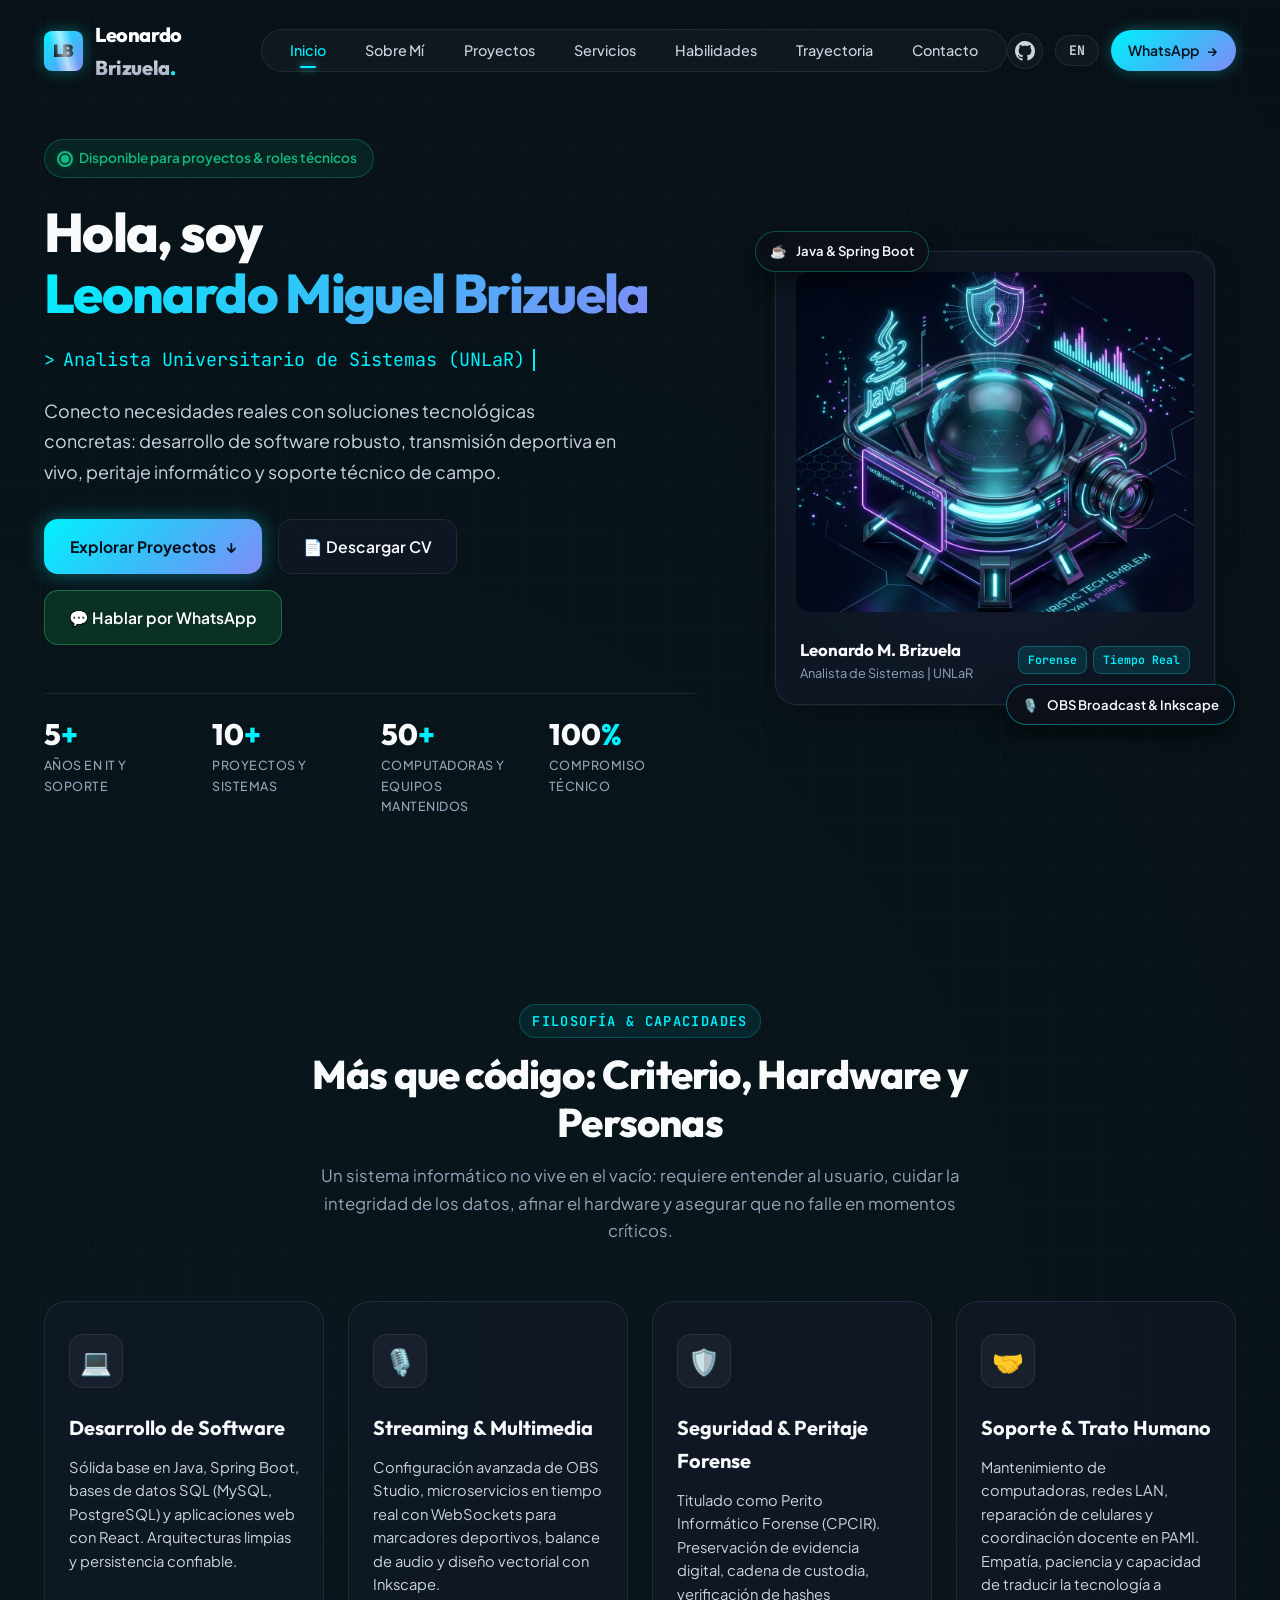
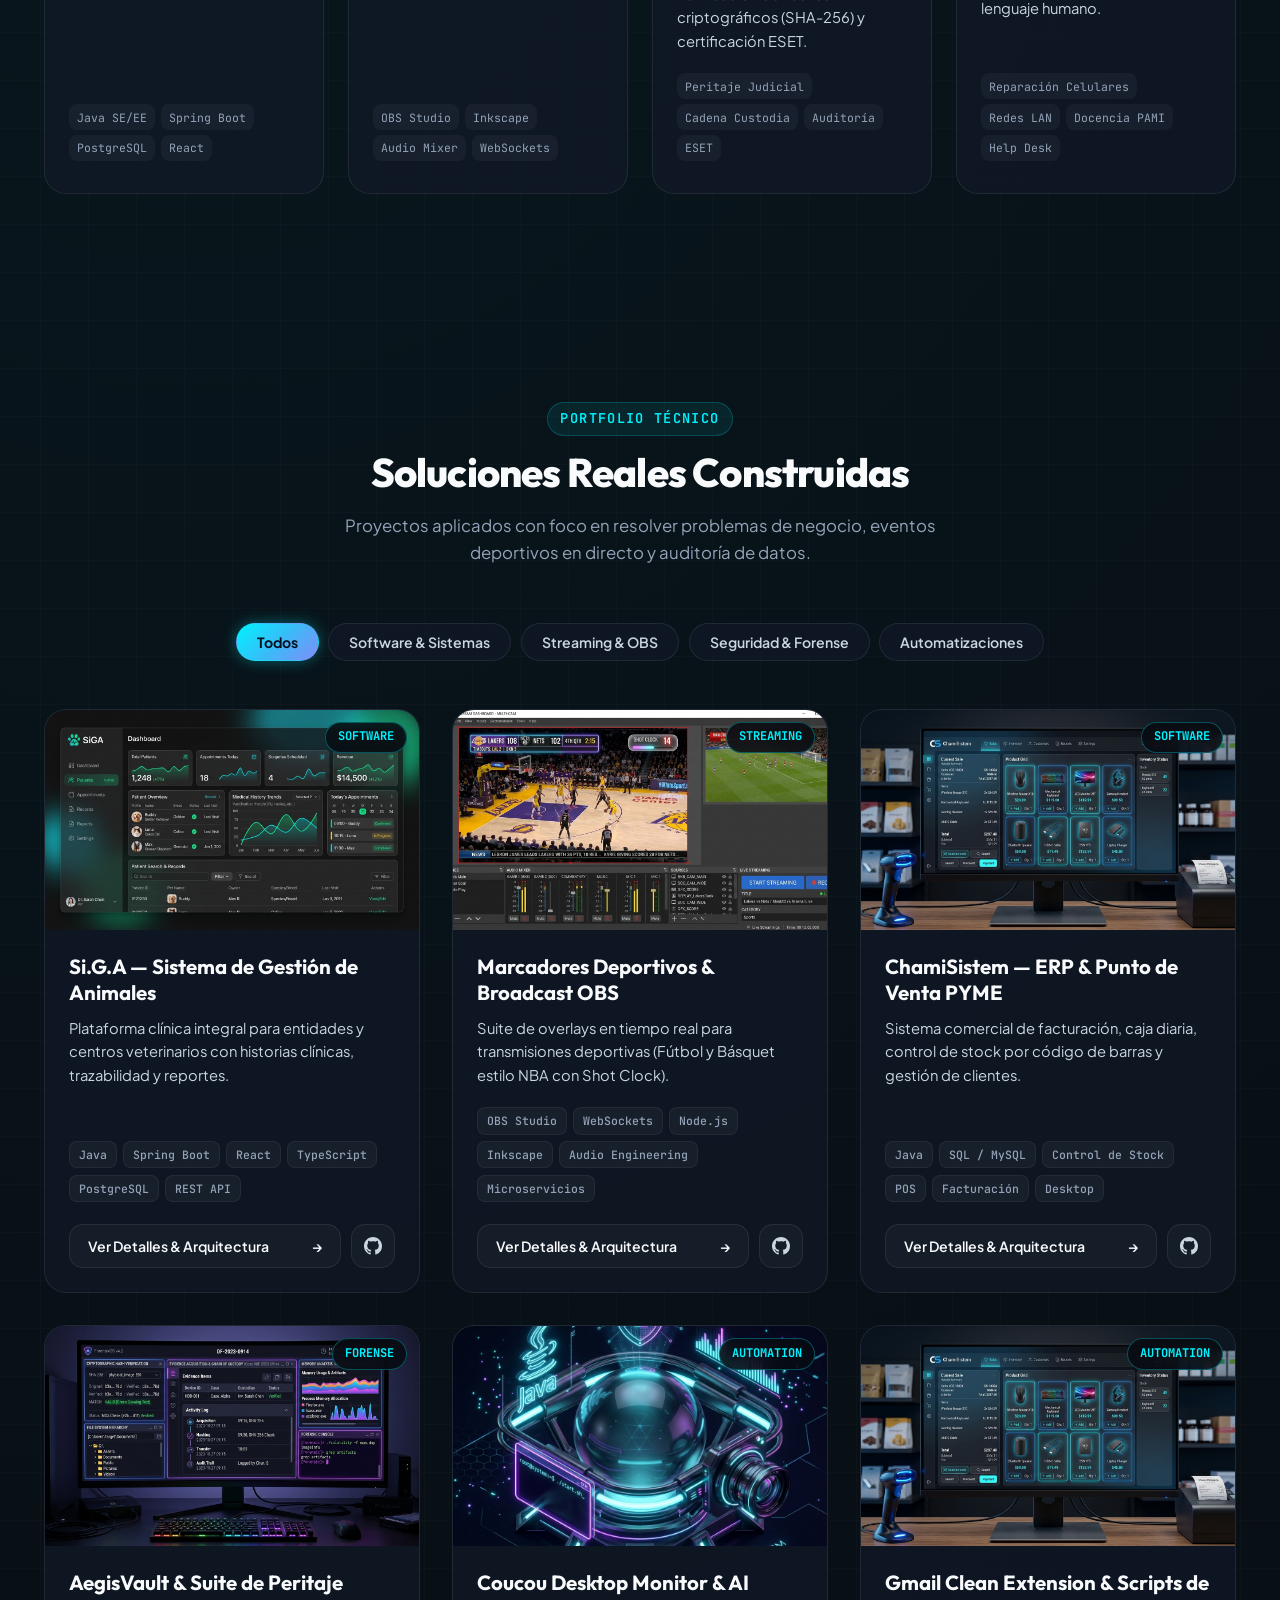
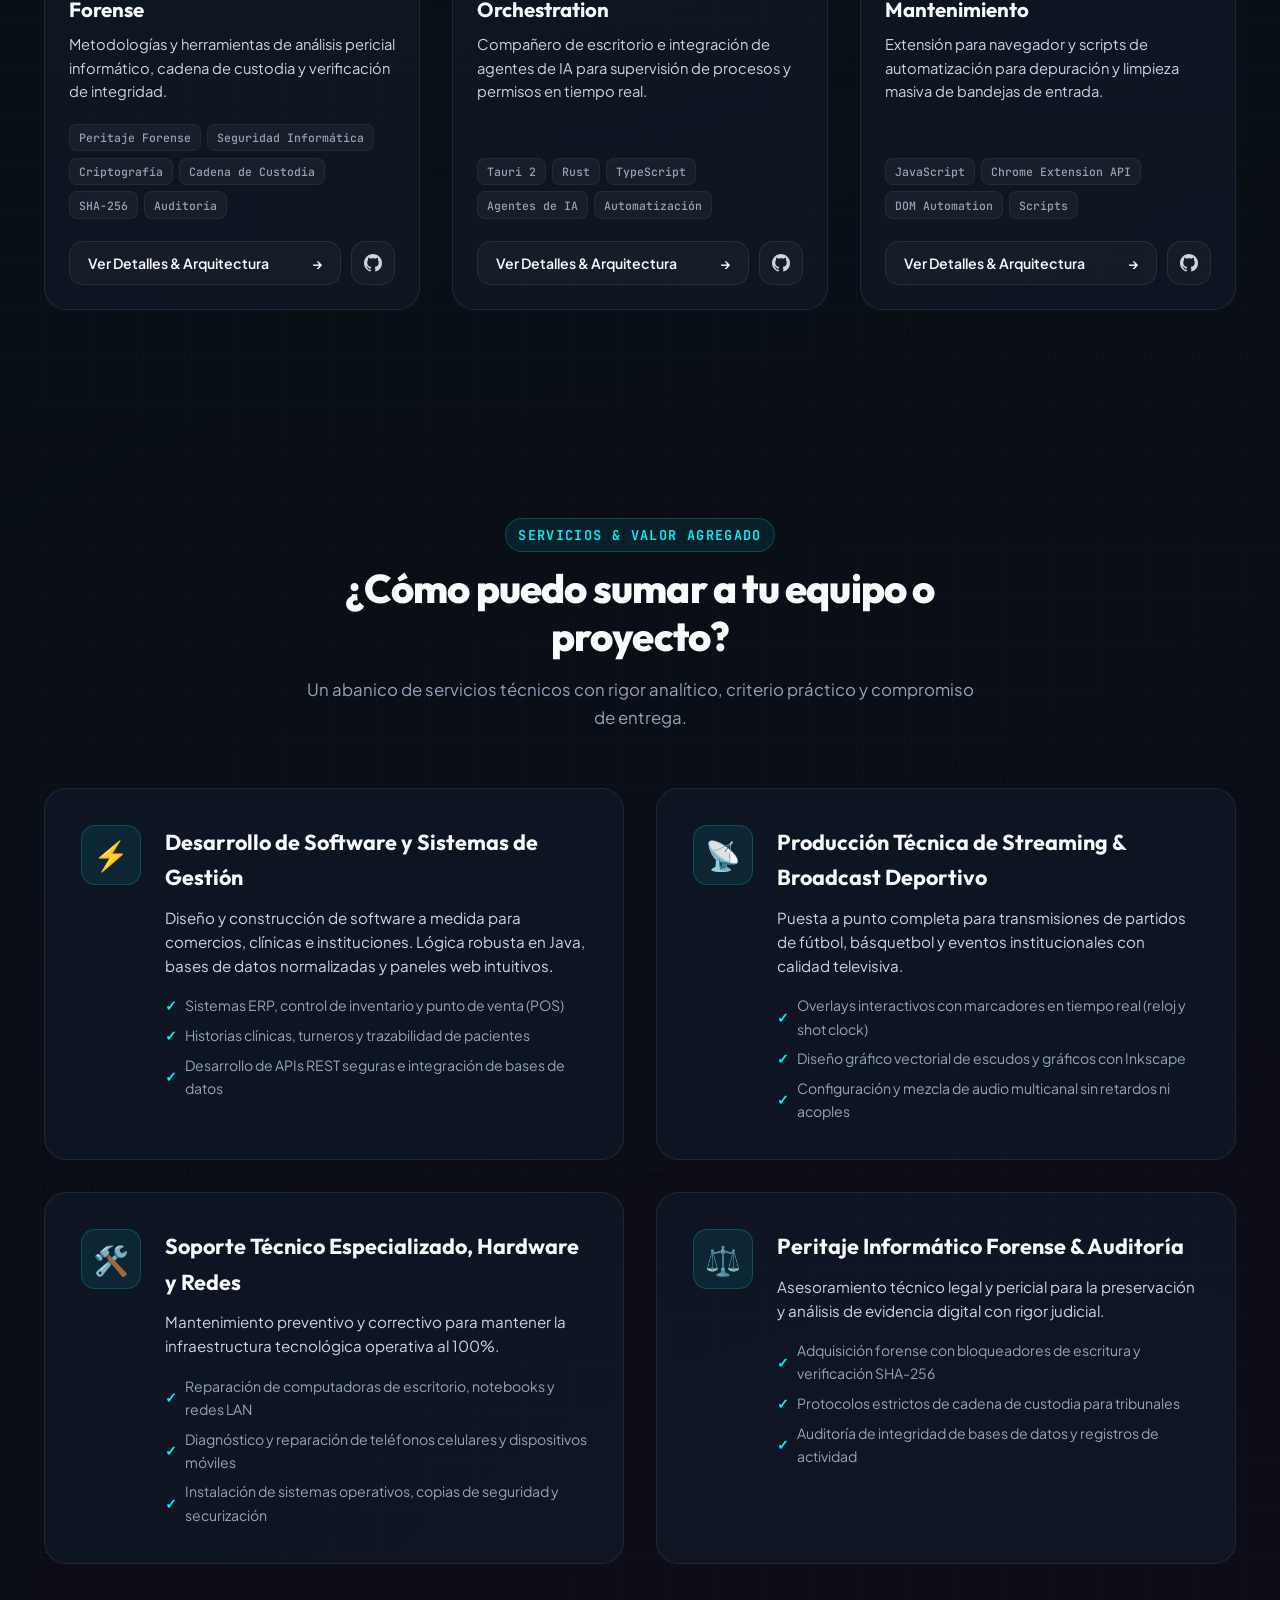
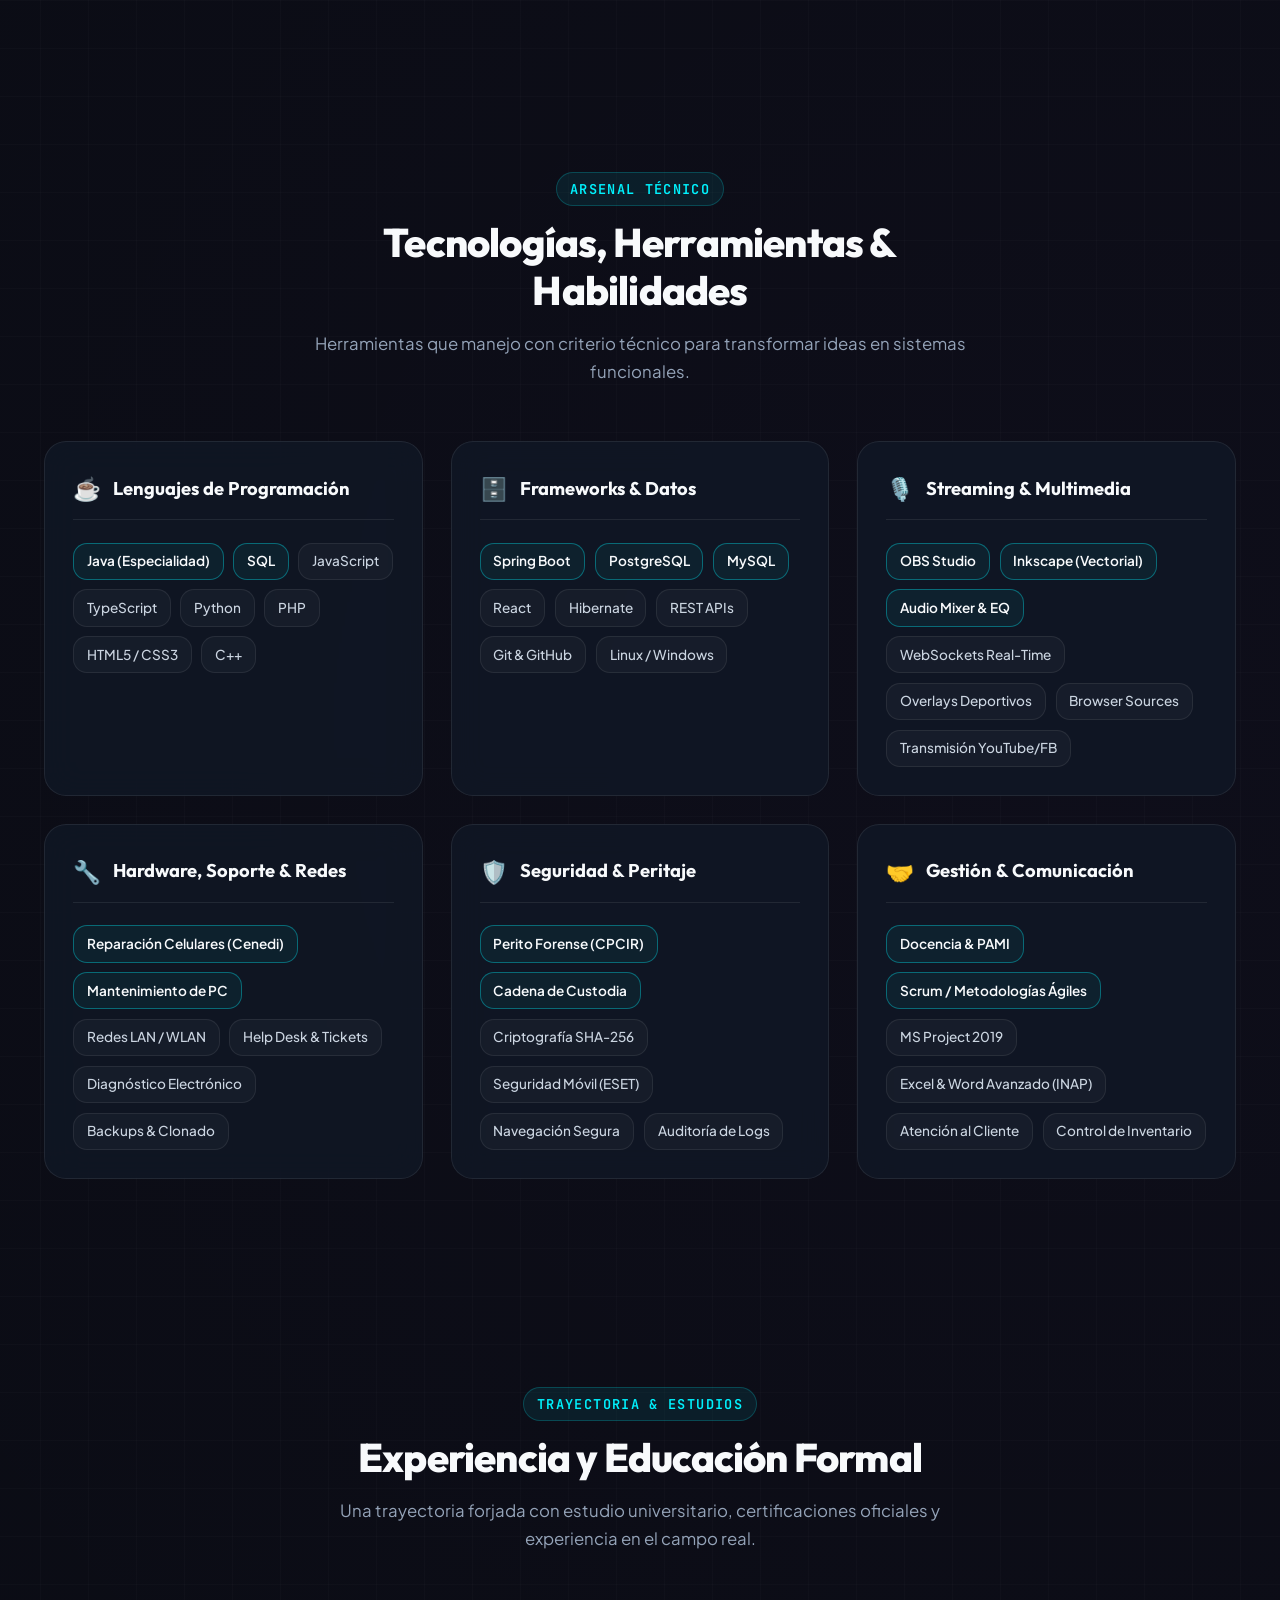
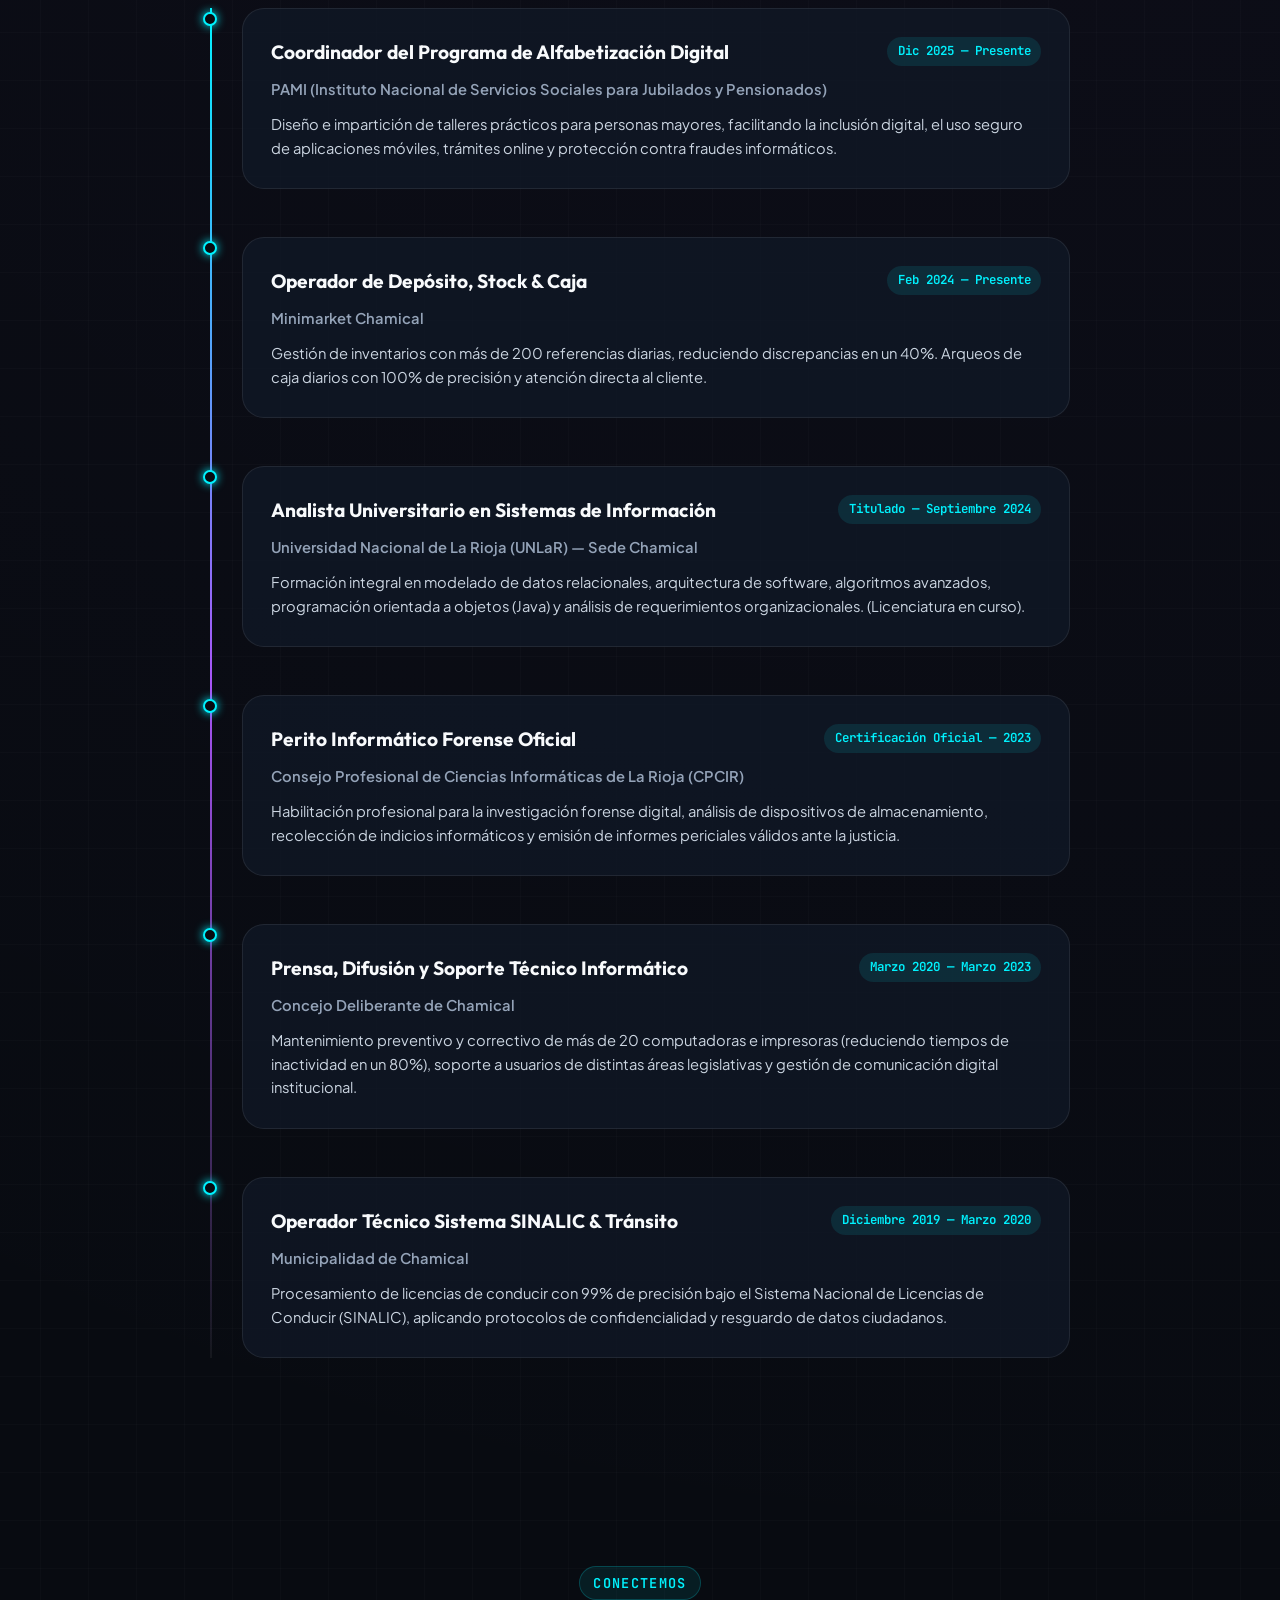
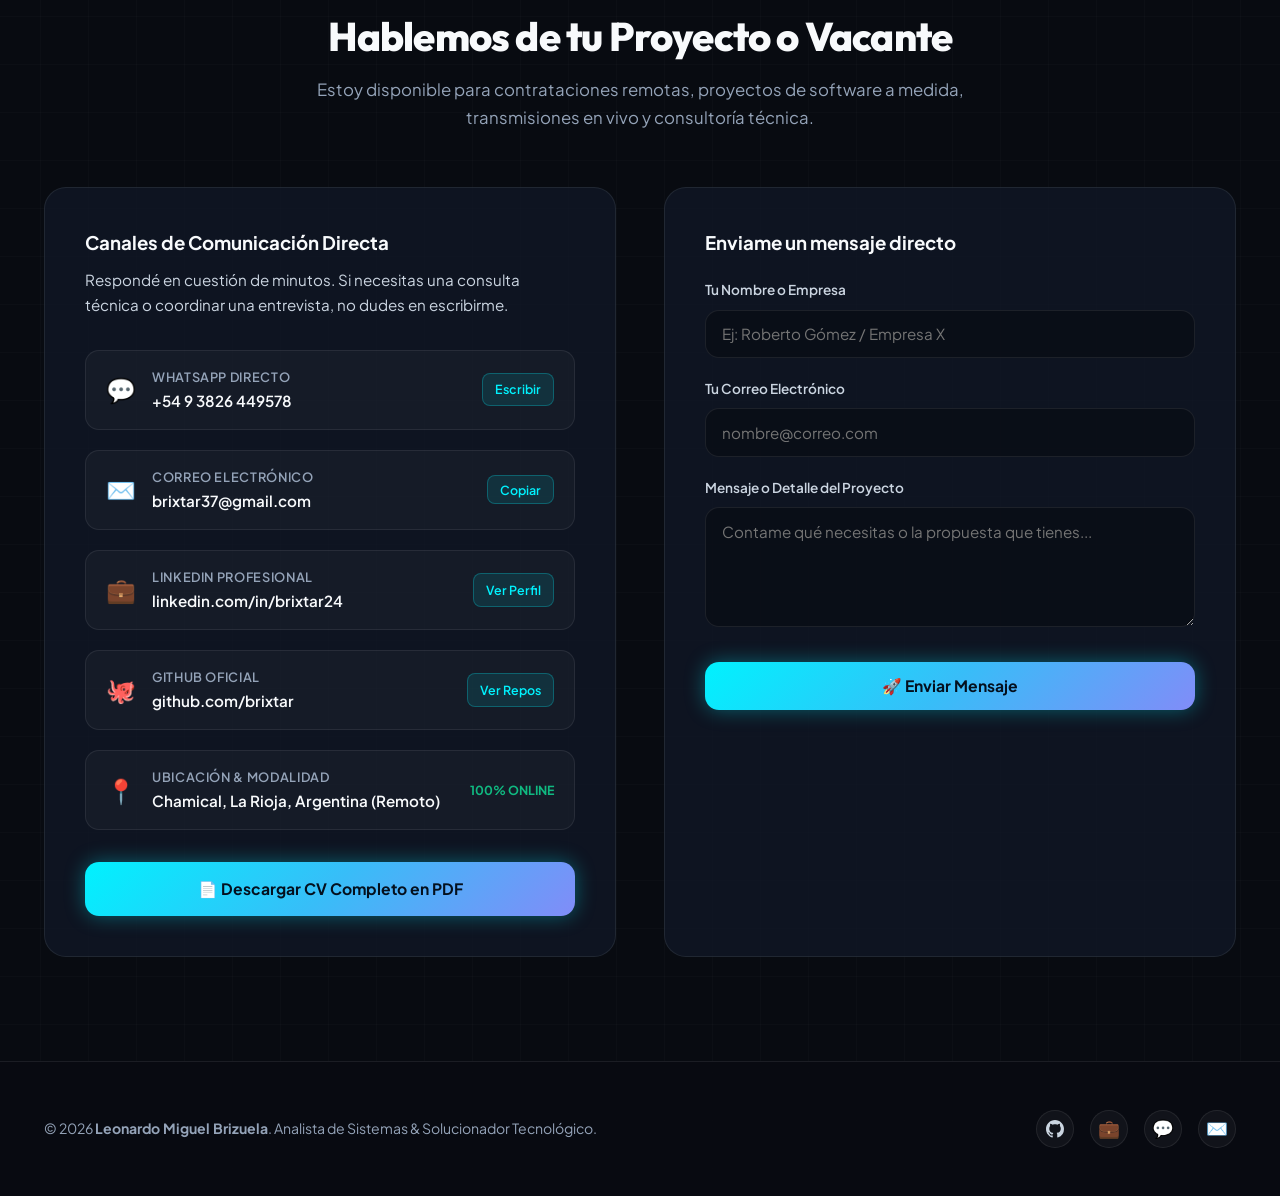
==== commit e4f1466d: "fix: i18n 100% completo bilingue, navbar nowrap en Sobre Mi, label de equipos y actualizacion de tel" ====
--- a/index.html
+++ b/index.html
@@ -51,8 +51,8 @@
           <svg width="20" height="20" viewBox="0 0 24 24" fill="currentColor"><path d="M12 0C5.37 0 0 5.37 0 12c0 5.31 3.435 9.795 8.205 11.385.6.105.825-.255.825-.57 0-.285-.015-1.23-.015-2.235-3.015.555-3.795-.735-4.035-1.41-.135-.345-.72-1.41-1.23-1.695-.42-.225-1.02-.78-.015-.795.945-.015 1.62.87 1.845 1.23 1.08 1.815 2.805 1.305 3.495.99.105-.78.42-1.305.765-1.605-2.67-.3-5.46-1.335-5.46-5.925 0-1.305.465-2.385 1.23-3.225-.12-.3-.54-1.53.12-3.18 0 0 1.005-.315 3.3 1.23.96-.27 1.98-.405 3-.405s2.04.135 3 .405c2.295-1.56 3.3-1.23 3.3-1.23.66 1.65.24 2.88.12 3.18.765.84 1.23 1.905 1.23 3.225 0 4.605-2.805 5.625-5.475 5.925.435.375.81 1.095.81 2.22 0 1.605-.015 2.895-.015 3.3 0 .315.225.69.825.57A12.02 12.02 0 0024 12c0-6.63-5.37-12-12-12z"/></svg>
         </a>
         <button id="lang-switch" class="lang-switch" title="Cambiar idioma">EN</button>
-        <a href="https://wa.me/5493826449578" target="_blank" rel="noopener noreferrer" class="btn-header-cta" data-i18n="btnWhatsapp">
-          <span>WhatsApp</span>
+        <a href="https://wa.me/5493826449578" target="_blank" rel="noopener noreferrer" class="btn-header-cta">
+          <span data-i18n="btnWhatsappNav">WhatsApp</span>
           <span>→</span>
         </a>
         <button class="hamburger-btn" aria-label="Abrir menú">
@@ -77,7 +77,7 @@
           </div>
 
           <h1 class="hero-title">
-            Hola, soy <br>
+            <span data-i18n="heroGreeting">Hola, soy</span> <br>
             <span class="gradient-text">Leonardo Miguel Brizuela</span>
           </h1>
 
@@ -99,7 +99,7 @@
             <a href="assets/docs/CV_Leonardo_Brizuela.pdf" class="btn-secondary" download="CV_Leonardo_Brizuela.pdf" data-i18n="btnCv">
               <span>📄 Descargar CV</span>
             </a>
-            <a href="https://wa.me/5493826449578" target="_blank" rel="noopener noreferrer" class="btn-whatsapp">
+            <a href="https://wa.me/5493826449578" target="_blank" rel="noopener noreferrer" class="btn-whatsapp" data-i18n="btnWhatsappHero">
               <span>💬 Hablar por WhatsApp</span>
             </a>
           </div>
@@ -116,7 +116,7 @@
             </div>
             <div class="stat-item">
               <div class="stat-number">50<span>+</span></div>
-              <div class="stat-label" data-i18n="statHardware">Equipos Mantenidos</div>
+              <div class="stat-label" data-i18n="statHardware">Computadoras y Equipos Mantenidos</div>
             </div>
             <div class="stat-item">
               <div class="stat-number">100<span>%</span></div>
@@ -144,11 +144,11 @@
               <div class="visual-meta">
                 <div>
                   <h4 class="meta-title">Leonardo M. Brizuela</h4>
-                  <p class="meta-subtitle">Analista de Sistemas | UNLaR</p>
+                  <p class="meta-subtitle" data-i18n="metaRole">Analista de Sistemas | UNLaR</p>
                 </div>
                 <div class="tech-pill-container">
-                  <span class="tech-tag-mini">Forense</span>
-                  <span class="tech-tag-mini">Real-Time</span>
+                  <span class="tech-tag-mini" data-i18n="tagForensic">Forense</span>
+                  <span class="tech-tag-mini" data-i18n="tagRealtime">Tiempo Real</span>
                 </div>
               </div>
             </div>
@@ -163,9 +163,9 @@
     <section id="sobre-mi" class="about-section">
       <div class="container">
         <div class="section-header">
-          <span class="section-tag">FILOSOFÍA &amp; CAPACIDADES</span>
-          <h2 class="section-title">Más que código: Criterio, Hardware y Personas</h2>
-          <p class="section-subtitle">
+          <span class="section-tag" data-i18n="aboutTag">FILOSOFÍA &amp; CAPACIDADES</span>
+          <h2 class="section-title" data-i18n="aboutTitle">Más que código: Criterio, Hardware y Personas</h2>
+          <p class="section-subtitle" data-i18n="aboutSubtitle">
             Un sistema informático no vive en el vacío: requiere entender al usuario, cuidar la integridad de los datos, afinar el hardware y asegurar que no falle en momentos críticos.
           </p>
         </div>
@@ -174,9 +174,9 @@
           <!-- Pilar 1 -->
           <div class="pillar-card">
             <div class="pillar-icon-box">💻</div>
-            <h3 class="pillar-title">Desarrollo de Software</h3>
-            <p class="pillar-desc">
-              Sólida base en <strong>Java</strong>, Spring Boot, bases de datos SQL (MySQL, PostgreSQL) y aplicaciones web con React. Arquitecturas limpias y persistencia confiable.
+            <h3 class="pillar-title" data-i18n="pillar1Title">Desarrollo de Software</h3>
+            <p class="pillar-desc" data-i18n="pillar1Desc">
+              Sólida base en Java, Spring Boot, bases de datos SQL (MySQL, PostgreSQL) y aplicaciones web con React. Arquitecturas limpias y persistencia confiable.
             </p>
             <div class="pillar-tags">
               <span class="pillar-tag">Java SE/EE</span>
@@ -189,9 +189,9 @@
           <!-- Pilar 2 -->
           <div class="pillar-card">
             <div class="pillar-icon-box">🎙️</div>
-            <h3 class="pillar-title">Streaming &amp; Multimedia</h3>
-            <p class="pillar-desc">
-              Configuración avanzada de <strong>OBS Studio</strong>, microservicios en tiempo real con WebSockets para marcadores deportivos, balance de audio y diseño vectorial con <strong>Inkscape</strong>.
+            <h3 class="pillar-title" data-i18n="pillar2Title">Streaming &amp; Multimedia</h3>
+            <p class="pillar-desc" data-i18n="pillar2Desc">
+              Configuración avanzada de OBS Studio, microservicios en tiempo real con WebSockets para marcadores deportivos, balance de audio y diseño vectorial con Inkscape.
             </p>
             <div class="pillar-tags">
               <span class="pillar-tag">OBS Studio</span>
@@ -204,14 +204,14 @@
           <!-- Pilar 3 -->
           <div class="pillar-card">
             <div class="pillar-icon-box">🛡️</div>
-            <h3 class="pillar-title">Seguridad &amp; Peritaje Forense</h3>
-            <p class="pillar-desc">
-              Titulado como <strong>Perito Informático Forense</strong> (CPCIR). Preservación de evidencia digital, cadena de custodia, verificación de hashes criptográficos (SHA-256) y certificación ESET.
+            <h3 class="pillar-title" data-i18n="pillar3Title">Seguridad &amp; Peritaje Forense</h3>
+            <p class="pillar-desc" data-i18n="pillar3Desc">
+              Titulado como Perito Informático Forense (CPCIR). Preservación de evidencia digital, cadena de custodia, verificación de hashes criptográficos (SHA-256) y certificación ESET.
             </p>
             <div class="pillar-tags">
-              <span class="pillar-tag">Peritaje Judicial</span>
-              <span class="pillar-tag">Cadena Custodia</span>
-              <span class="pillar-tag">Auditoría</span>
+              <span class="pillar-tag" data-i18n="pillar3Tag1">Peritaje Judicial</span>
+              <span class="pillar-tag" data-i18n="pillar3Tag2">Cadena Custodia</span>
+              <span class="pillar-tag" data-i18n="pillar3Tag3">Auditoría</span>
               <span class="pillar-tag">ESET</span>
             </div>
           </div>
@@ -219,15 +219,15 @@
           <!-- Pilar 4 -->
           <div class="pillar-card">
             <div class="pillar-icon-box">🤝</div>
-            <h3 class="pillar-title">Soporte &amp; Trato Humano</h3>
-            <p class="pillar-desc">
-              Mantenimiento de computadoras, redes LAN, reparación de celulares y coordinación docente en <strong>PAMI</strong>. Empatía, paciencia y capacidad de traducir la tecnología a lenguaje humano.
+            <h3 class="pillar-title" data-i18n="pillar4Title">Soporte &amp; Trato Humano</h3>
+            <p class="pillar-desc" data-i18n="pillar4Desc">
+              Mantenimiento de computadoras, redes LAN, reparación de celulares y coordinación docente en PAMI. Empatía, paciencia y capacidad de traducir la tecnología a lenguaje humano.
             </p>
             <div class="pillar-tags">
-              <span class="pillar-tag">Reparación Celulares</span>
-              <span class="pillar-tag">Redes LAN</span>
-              <span class="pillar-tag">Docencia PAMI</span>
-              <span class="pillar-tag">Help Desk</span>
+              <span class="pillar-tag" data-i18n="pillar4Tag1">Reparación Celulares</span>
+              <span class="pillar-tag" data-i18n="pillar4Tag2">Redes LAN</span>
+              <span class="pillar-tag" data-i18n="pillar4Tag3">Docencia PAMI</span>
+              <span class="pillar-tag" data-i18n="pillar4Tag4">Help Desk</span>
             </div>
           </div>
         </div>
@@ -240,9 +240,9 @@
     <section id="proyectos" class="projects-section">
       <div class="container">
         <div class="section-header">
-          <span class="section-tag">PORTFOLIO TÉCNICO</span>
-          <h2 class="section-title">Soluciones Reales Construidas</h2>
-          <p class="section-subtitle">
+          <span class="section-tag" data-i18n="projectsTag">PORTFOLIO TÉCNICO</span>
+          <h2 class="section-title" data-i18n="projectsTitle">Soluciones Reales Construidas</h2>
+          <p class="section-subtitle" data-i18n="projectsSubtitle">
             Proyectos aplicados con foco en resolver problemas de negocio, eventos deportivos en directo y auditoría de datos.
           </p>
         </div>
@@ -269,9 +269,9 @@
     <section id="servicios" class="services-section">
       <div class="container">
         <div class="section-header">
-          <span class="section-tag">SERVICIOS &amp; VALOR AGREGADO</span>
-          <h2 class="section-title">¿Cómo puedo sumar a tu equipo o proyecto?</h2>
-          <p class="section-subtitle">
+          <span class="section-tag" data-i18n="servicesTag">SERVICIOS &amp; VALOR AGREGADO</span>
+          <h2 class="section-title" data-i18n="servicesTitle">¿Cómo puedo sumar a tu equipo o proyecto?</h2>
+          <p class="section-subtitle" data-i18n="servicesSubtitle">
             Un abanico de servicios técnicos con rigor analítico, criterio práctico y compromiso de entrega.
           </p>
         </div>
@@ -281,12 +281,12 @@
           <div class="service-card">
             <div class="service-icon">⚡</div>
             <div class="service-body">
-              <h3>Desarrollo de Software y Sistemas de Gestión</h3>
-              <p>Diseño y construcción de software a medida para comercios, clínicas e instituciones. Lógica robusta en Java, bases de datos normalizadas y paneles web intuitivos.</p>
+              <h3 data-i18n="serv1Title">Desarrollo de Software y Sistemas de Gestión</h3>
+              <p data-i18n="serv1Desc">Diseño y construcción de software a medida para comercios, clínicas e instituciones. Lógica robusta en Java, bases de datos normalizadas y paneles web intuitivos.</p>
               <ul class="service-features">
-                <li>Sistemas ERP, control de inventario y punto de venta (POS)</li>
-                <li>Historias clínicas, turneros y trazabilidad de pacientes</li>
-                <li>Desarrollo de APIs REST seguras e integración de bases de datos</li>
+                <li data-i18n="serv1Feat1">Sistemas ERP, control de inventario y punto de venta (POS)</li>
+                <li data-i18n="serv1Feat2">Historias clínicas, turneros y trazabilidad de pacientes</li>
+                <li data-i18n="serv1Feat3">Desarrollo de APIs REST seguras e integración de bases de datos</li>
               </ul>
             </div>
           </div>
@@ -295,12 +295,12 @@
           <div class="service-card">
             <div class="service-icon">📡</div>
             <div class="service-body">
-              <h3>Producción Técnica de Streaming &amp; Broadcast Deportivo</h3>
-              <p>Puesta a punto completa para transmisiones de partidos de fútbol, básquetbol y eventos institucionales con calidad televisiva.</p>
+              <h3 data-i18n="serv2Title">Producción Técnica de Streaming &amp; Broadcast Deportivo</h3>
+              <p data-i18n="serv2Desc">Puesta a punto completa para transmisiones de partidos de fútbol, básquetbol y eventos institucionales con calidad televisiva.</p>
               <ul class="service-features">
-                <li>Overlays interactivos con marcadores en tiempo real (reloj y shot clock)</li>
-                <li>Diseño gráfico vectorial de escudos y gráficos con Inkscape</li>
-                <li>Configuración y mezcla de audio multicanal sin retardos ni acoples</li>
+                <li data-i18n="serv2Feat1">Overlays interactivos con marcadores en tiempo real (reloj y shot clock)</li>
+                <li data-i18n="serv2Feat2">Diseño gráfico vectorial de escudos y gráficos con Inkscape</li>
+                <li data-i18n="serv2Feat3">Configuración y mezcla de audio multicanal sin retardos ni acoples</li>
               </ul>
             </div>
           </div>
@@ -309,12 +309,12 @@
           <div class="service-card">
             <div class="service-icon">🛠️</div>
             <div class="service-body">
-              <h3>Soporte Técnico Especializado, Hardware y Redes</h3>
-              <p>Mantenimiento preventivo y correctivo para mantener la infraestructura tecnológica operativa al 100%.</p>
+              <h3 data-i18n="serv3Title">Soporte Técnico Especializado, Hardware y Redes</h3>
+              <p data-i18n="serv3Desc">Mantenimiento preventivo y correctivo para mantener la infraestructura tecnológica operativa al 100%.</p>
               <ul class="service-features">
-                <li>Reparación de computadoras de escritorio, notebooks y redes LAN</li>
-                <li>Diagnóstico y reparación de teléfonos celulares y dispositivos móviles</li>
-                <li>Instalación de sistemas operativos, copias de seguridad y securización</li>
+                <li data-i18n="serv3Feat1">Reparación de computadoras de escritorio, notebooks y redes LAN</li>
+                <li data-i18n="serv3Feat2">Diagnóstico y reparación de teléfonos celulares y dispositivos móviles</li>
+                <li data-i18n="serv3Feat3">Instalación de sistemas operativos, copias de seguridad y securización</li>
               </ul>
             </div>
           </div>
@@ -323,12 +323,12 @@
           <div class="service-card">
             <div class="service-icon">⚖️</div>
             <div class="service-body">
-              <h3>Peritaje Informático Forense &amp; Auditoría</h3>
-              <p>Asesoramiento técnico legal y pericial para la preservación y análisis de evidencia digital con rigor judicial.</p>
+              <h3 data-i18n="serv4Title">Peritaje Informático Forense &amp; Auditoría</h3>
+              <p data-i18n="serv4Desc">Asesoramiento técnico legal y pericial para la preservación y análisis de evidencia digital con rigor judicial.</p>
               <ul class="service-features">
-                <li>Adquisición forense con bloqueadores de escritura y verificación SHA-256</li>
-                <li>Protocolos estrictos de cadena de custodia para tribunales</li>
-                <li>Auditoría de integridad de bases de datos y registros de actividad</li>
+                <li data-i18n="serv4Feat1">Adquisición forense con bloqueadores de escritura y verificación SHA-256</li>
+                <li data-i18n="serv4Feat2">Protocolos estrictos de cadena de custodia para tribunales</li>
+                <li data-i18n="serv4Feat3">Auditoría de integridad de bases de datos y registros de actividad</li>
               </ul>
             </div>
           </div>
@@ -342,9 +342,9 @@
     <section id="habilidades" class="skills-section">
       <div class="container">
         <div class="section-header">
-          <span class="section-tag">ARSENAL TÉCNICO</span>
-          <h2 class="section-title">Tecnologías, Herramientas &amp; Habilidades</h2>
-          <p class="section-subtitle">
+          <span class="section-tag" data-i18n="skillsTag">ARSENAL TÉCNICO</span>
+          <h2 class="section-title" data-i18n="skillsTitle">Tecnologías, Herramientas &amp; Habilidades</h2>
+          <p class="section-subtitle" data-i18n="skillsSubtitle">
             Herramientas que manejo con criterio técnico para transformar ideas en sistemas funcionales.
           </p>
         </div>
@@ -354,10 +354,10 @@
           <div class="skill-category-card">
             <div class="skill-cat-header">
               <span class="skill-cat-icon">☕</span>
-              <h3 class="skill-cat-title">Lenguajes de Programación</h3>
+              <h3 class="skill-cat-title" data-i18n="cat1Title">Lenguajes de Programación</h3>
             </div>
             <div class="skill-items">
-              <span class="skill-pill highlight">Java (Especialidad)</span>
+              <span class="skill-pill highlight" data-i18n="skillJavaSpecialty">Java (Especialidad)</span>
               <span class="skill-pill highlight">SQL</span>
               <span class="skill-pill">JavaScript</span>
               <span class="skill-pill">TypeScript</span>
@@ -372,7 +372,7 @@
           <div class="skill-category-card">
             <div class="skill-cat-header">
               <span class="skill-cat-icon">🗄️</span>
-              <h3 class="skill-cat-title">Frameworks &amp; Datos</h3>
+              <h3 class="skill-cat-title" data-i18n="cat2Title">Frameworks &amp; Datos</h3>
             </div>
             <div class="skill-items">
               <span class="skill-pill highlight">Spring Boot</span>
@@ -390,16 +390,16 @@
           <div class="skill-category-card">
             <div class="skill-cat-header">
               <span class="skill-cat-icon">🎙️</span>
-              <h3 class="skill-cat-title">Streaming &amp; Multimedia</h3>
+              <h3 class="skill-cat-title" data-i18n="cat3Title">Streaming &amp; Multimedia</h3>
             </div>
             <div class="skill-items">
               <span class="skill-pill highlight">OBS Studio</span>
-              <span class="skill-pill highlight">Inkscape (Vectorial)</span>
-              <span class="skill-pill highlight">Audio Mixer &amp; EQ</span>
-              <span class="skill-pill">WebSockets Real-Time</span>
-              <span class="skill-pill">Overlays Deportivos</span>
+              <span class="skill-pill highlight" data-i18n="skillVectorial">Inkscape (Vectorial)</span>
+              <span class="skill-pill highlight" data-i18n="skillAudioMixer">Audio Mixer &amp; EQ</span>
+              <span class="skill-pill" data-i18n="skillRealtime">WebSockets Real-Time</span>
+              <span class="skill-pill" data-i18n="skillOverlays">Overlays Deportivos</span>
               <span class="skill-pill">Browser Sources</span>
-              <span class="skill-pill">Transmisión YouTube/FB</span>
+              <span class="skill-pill" data-i18n="skillStreamingPlatform">Transmisión YouTube/FB</span>
             </div>
           </div>
 
@@ -407,15 +407,15 @@
           <div class="skill-category-card">
             <div class="skill-cat-header">
               <span class="skill-cat-icon">🔧</span>
-              <h3 class="skill-cat-title">Hardware, Soporte &amp; Redes</h3>
+              <h3 class="skill-cat-title" data-i18n="cat4Title">Hardware, Soporte &amp; Redes</h3>
             </div>
             <div class="skill-items">
-              <span class="skill-pill highlight">Reparación Celulares (Cenedi)</span>
-              <span class="skill-pill highlight">Mantenimiento de PC</span>
+              <span class="skill-pill highlight" data-i18n="skillMobileRepair">Reparación Celulares (Cenedi)</span>
+              <span class="skill-pill highlight" data-i18n="skillPcMaintenance">Mantenimiento de PC</span>
               <span class="skill-pill">Redes LAN / WLAN</span>
-              <span class="skill-pill">Help Desk &amp; Tickets</span>
-              <span class="skill-pill">Diagnóstico Electrónico</span>
-              <span class="skill-pill">Backups &amp; Clonado</span>
+              <span class="skill-pill" data-i18n="skillHelpDesk">Help Desk &amp; Tickets</span>
+              <span class="skill-pill" data-i18n="skillElecDiag">Diagnóstico Electrónico</span>
+              <span class="skill-pill" data-i18n="skillBackups">Backups &amp; Clonado</span>
             </div>
           </div>
 
@@ -423,15 +423,15 @@
           <div class="skill-category-card">
             <div class="skill-cat-header">
               <span class="skill-cat-icon">🛡️</span>
-              <h3 class="skill-cat-title">Seguridad &amp; Peritaje</h3>
+              <h3 class="skill-cat-title" data-i18n="cat5Title">Seguridad &amp; Peritaje</h3>
             </div>
             <div class="skill-items">
-              <span class="skill-pill highlight">Perito Forense (CPCIR)</span>
-              <span class="skill-pill highlight">Cadena de Custodia</span>
-              <span class="skill-pill">Criptografía SHA-256</span>
-              <span class="skill-pill">Seguridad Móvil (ESET)</span>
-              <span class="skill-pill">Navegación Segura</span>
-              <span class="skill-pill">Auditoría de Logs</span>
+              <span class="skill-pill highlight" data-i18n="skillForensicOfficial">Perito Forense (CPCIR)</span>
+              <span class="skill-pill highlight" data-i18n="skillChainCustody">Cadena de Custodia</span>
+              <span class="skill-pill" data-i18n="skillCrypto">Criptografía SHA-256</span>
+              <span class="skill-pill" data-i18n="skillMobileSec">Seguridad Móvil (ESET)</span>
+              <span class="skill-pill" data-i18n="skillSafeBrowsing">Navegación Segura</span>
+              <span class="skill-pill" data-i18n="skillLogAudit">Auditoría de Logs</span>
             </div>
           </div>
 
@@ -439,15 +439,15 @@
           <div class="skill-category-card">
             <div class="skill-cat-header">
               <span class="skill-cat-icon">🤝</span>
-              <h3 class="skill-cat-title">Gestión &amp; Comunicación</h3>
+              <h3 class="skill-cat-title" data-i18n="cat6Title">Gestión &amp; Comunicación</h3>
             </div>
             <div class="skill-items">
-              <span class="skill-pill highlight">Docencia &amp; PAMI</span>
-              <span class="skill-pill highlight">Scrum / Metodologías Ágiles</span>
+              <span class="skill-pill highlight" data-i18n="skillTeachingPami">Docencia &amp; PAMI</span>
+              <span class="skill-pill highlight" data-i18n="skillAgileScrum">Scrum / Metodologías Ágiles</span>
               <span class="skill-pill">MS Project 2019</span>
-              <span class="skill-pill">Excel &amp; Word Avanzado (INAP)</span>
-              <span class="skill-pill">Atención al Cliente</span>
-              <span class="skill-pill">Control de Inventario</span>
+              <span class="skill-pill" data-i18n="skillOfficeAdv">Excel &amp; Word Avanzado (INAP)</span>
+              <span class="skill-pill" data-i18n="skillCustCare">Atención al Cliente</span>
+              <span class="skill-pill" data-i18n="skillInventory">Control de Inventario</span>
             </div>
           </div>
         </div>
@@ -460,9 +460,9 @@
     <section id="trayectoria" class="experience-section">
       <div class="container">
         <div class="section-header">
-          <span class="section-tag">TRAYECTORIA &amp; ESTUDIOS</span>
-          <h2 class="section-title">Experiencia y Educación Formal</h2>
-          <p class="section-subtitle">
+          <span class="section-tag" data-i18n="expTag">TRAYECTORIA &amp; ESTUDIOS</span>
+          <h2 class="section-title" data-i18n="expTitle">Experiencia y Educación Formal</h2>
+          <p class="section-subtitle" data-i18n="expSubtitle">
             Una trayectoria forjada con estudio universitario, certificaciones oficiales y experiencia en el campo real.
           </p>
         </div>
@@ -473,11 +473,11 @@
             <div class="timeline-dot"></div>
             <div class="timeline-content">
               <div class="timeline-header">
-                <h3 class="timeline-role">Coordinador del Programa de Alfabetización Digital</h3>
-                <span class="timeline-period">Dic 2025 — Presente</span>
-              </div>
-              <div class="timeline-org">PAMI (Instituto Nacional de Servicios Sociales para Jubilados y Pensionados)</div>
-              <p class="timeline-desc">
+                <h3 class="timeline-role" data-i18n="role1">Coordinador del Programa de Alfabetización Digital</h3>
+                <span class="timeline-period" data-i18n="period1">Dic 2025 — Presente</span>
+              </div>
+              <div class="timeline-org" data-i18n="org1">PAMI (Instituto Nacional de Servicios Sociales para Jubilados y Pensionados)</div>
+              <p class="timeline-desc" data-i18n="desc1">
                 Diseño e impartición de talleres prácticos para personas mayores, facilitando la inclusión digital, el uso seguro de aplicaciones móviles, trámites online y protección contra fraudes informáticos.
               </p>
             </div>
@@ -488,11 +488,11 @@
             <div class="timeline-dot"></div>
             <div class="timeline-content">
               <div class="timeline-header">
-                <h3 class="timeline-role">Operador de Depósito, Stock &amp; Caja</h3>
-                <span class="timeline-period">Feb 2024 — Presente</span>
-              </div>
-              <div class="timeline-org">Minimarket Chamical</div>
-              <p class="timeline-desc">
+                <h3 class="timeline-role" data-i18n="role2">Operador de Depósito, Stock &amp; Caja</h3>
+                <span class="timeline-period" data-i18n="period2">Feb 2024 — Presente</span>
+              </div>
+              <div class="timeline-org" data-i18n="org2">Minimarket Chamical</div>
+              <p class="timeline-desc" data-i18n="desc2">
                 Gestión de inventarios con más de 200 referencias diarias, reduciendo discrepancias en un 40%. Arqueos de caja diarios con 100% de precisión y atención directa al cliente.
               </p>
             </div>
@@ -503,11 +503,11 @@
             <div class="timeline-dot"></div>
             <div class="timeline-content">
               <div class="timeline-header">
-                <h3 class="timeline-role">Analista Universitario en Sistemas de Información</h3>
-                <span class="timeline-period">Titulado — Septiembre 2024</span>
-              </div>
-              <div class="timeline-org">Universidad Nacional de La Rioja (UNLaR) — Sede Chamical</div>
-              <p class="timeline-desc">
+                <h3 class="timeline-role" data-i18n="role3">Analista Universitario en Sistemas de Información</h3>
+                <span class="timeline-period" data-i18n="period3">Titulado — Septiembre 2024</span>
+              </div>
+              <div class="timeline-org" data-i18n="org3">Universidad Nacional de La Rioja (UNLaR) — Sede Chamical</div>
+              <p class="timeline-desc" data-i18n="desc3">
                 Formación integral en modelado de datos relacionales, arquitectura de software, algoritmos avanzados, programación orientada a objetos (Java) y análisis de requerimientos organizacionales. (Licenciatura en curso).
               </p>
             </div>
@@ -518,11 +518,11 @@
             <div class="timeline-dot"></div>
             <div class="timeline-content">
               <div class="timeline-header">
-                <h3 class="timeline-role">Perito Informático Forense Oficial</h3>
-                <span class="timeline-period">Certificación Oficial — 2023</span>
-              </div>
-              <div class="timeline-org">Consejo Profesional de Ciencias Informáticas de La Rioja (CPCIR)</div>
-              <p class="timeline-desc">
+                <h3 class="timeline-role" data-i18n="role4">Perito Informático Forense Oficial</h3>
+                <span class="timeline-period" data-i18n="period4">Certificación Oficial — 2023</span>
+              </div>
+              <div class="timeline-org" data-i18n="org4">Consejo Profesional de Ciencias Informáticas de La Rioja (CPCIR)</div>
+              <p class="timeline-desc" data-i18n="desc4">
                 Habilitación profesional para la investigación forense digital, análisis de dispositivos de almacenamiento, recolección de indicios informáticos y emisión de informes periciales válidos ante la justicia.
               </p>
             </div>
@@ -533,11 +533,11 @@
             <div class="timeline-dot"></div>
             <div class="timeline-content">
               <div class="timeline-header">
-                <h3 class="timeline-role">Prensa, Difusión y Soporte Técnico Informático</h3>
-                <span class="timeline-period">Marzo 2020 — Marzo 2023</span>
-              </div>
-              <div class="timeline-org">Concejo Deliberante de Chamical</div>
-              <p class="timeline-desc">
+                <h3 class="timeline-role" data-i18n="role5">Prensa, Difusión y Soporte Técnico Informático</h3>
+                <span class="timeline-period" data-i18n="period5">Marzo 2020 — Marzo 2023</span>
+              </div>
+              <div class="timeline-org" data-i18n="org5">Concejo Deliberante de Chamical</div>
+              <p class="timeline-desc" data-i18n="desc5">
                 Mantenimiento preventivo y correctivo de más de 20 computadoras e impresoras (reduciendo tiempos de inactividad en un 80%), soporte a usuarios de distintas áreas legislativas y gestión de comunicación digital institucional.
               </p>
             </div>
@@ -548,11 +548,11 @@
             <div class="timeline-dot"></div>
             <div class="timeline-content">
               <div class="timeline-header">
-                <h3 class="timeline-role">Operador Técnico Sistema SINALIC &amp; Tránsito</h3>
-                <span class="timeline-period">Diciembre 2019 — Marzo 2020</span>
-              </div>
-              <div class="timeline-org">Municipalidad de Chamical</div>
-              <p class="timeline-desc">
+                <h3 class="timeline-role" data-i18n="role6">Operador Técnico Sistema SINALIC &amp; Tránsito</h3>
+                <span class="timeline-period" data-i18n="period6">Diciembre 2019 — Marzo 2020</span>
+              </div>
+              <div class="timeline-org" data-i18n="org6">Municipalidad de Chamical</div>
+              <p class="timeline-desc" data-i18n="desc6">
                 Procesamiento de licencias de conducir con 99% de precisión bajo el Sistema Nacional de Licencias de Conducir (SINALIC), aplicando protocolos de confidencialidad y resguardo de datos ciudadanos.
               </p>
             </div>
@@ -567,9 +567,9 @@
     <section id="contacto" class="contact-section">
       <div class="container">
         <div class="section-header">
-          <span class="section-tag">CONECTEMOS</span>
-          <h2 class="section-title">Hablemos de tu Proyecto o Vacante</h2>
-          <p class="section-subtitle">
+          <span class="section-tag" data-i18n="contactTag">CONECTEMOS</span>
+          <h2 class="section-title" data-i18n="contactTitle">Hablemos de tu Proyecto o Vacante</h2>
+          <p class="section-subtitle" data-i18n="contactSubtitle">
             Estoy disponible para contrataciones remotas, proyectos de software a medida, transmisiones en vivo y consultoría técnica.
           </p>
         </div>
@@ -578,8 +578,8 @@
           <!-- Canales Directos -->
           <div class="contact-card-info">
             <div>
-              <h3>Canales de Comunicación Directa</h3>
-              <p style="color: var(--text-secondary); margin-top: 0.5rem; font-size: 0.95rem;">
+              <h3 data-i18n="contactChannelsTitle">Canales de Comunicación Directa</h3>
+              <p data-i18n="contactChannelsSubtitle" style="color: var(--text-secondary); margin-top: 0.5rem; font-size: 0.95rem;">
                 Respondé en cuestión de minutos. Si necesitas una consulta técnica o coordinar una entrevista, no dudes en escribirme.
               </p>
 
@@ -589,11 +589,11 @@
                   <div class="channel-left">
                     <span class="channel-icon">💬</span>
                     <div>
-                      <div class="channel-label">WhatsApp Directo</div>
-                      <div class="channel-val">+54 3826 449578</div>
+                      <div class="channel-label" data-i18n="channelWaLabel">WhatsApp Directo</div>
+                      <div class="channel-val">+54 9 3826 449578</div>
                     </div>
                   </div>
-                  <a href="https://wa.me/5493826449578" target="_blank" rel="noopener noreferrer" class="btn-copy">Escribir</a>
+                  <a href="https://wa.me/5493826449578" target="_blank" rel="noopener noreferrer" class="btn-copy" data-i18n="btnWaWrite">Escribir</a>
                 </div>
 
                 <!-- Email -->
@@ -601,11 +601,11 @@
                   <div class="channel-left">
                     <span class="channel-icon">✉️</span>
                     <div>
-                      <div class="channel-label">Correo Electrónico</div>
+                      <div class="channel-label" data-i18n="channelEmailLabel">Correo Electrónico</div>
                       <div class="channel-val">brixtar37@gmail.com</div>
                     </div>
                   </div>
-                  <button class="btn-copy" data-copy="brixtar37@gmail.com">Copiar</button>
+                  <button class="btn-copy" data-copy="brixtar37@gmail.com" data-i18n="btnCopy">Copiar</button>
                 </div>
 
                 <!-- LinkedIn -->
@@ -613,11 +613,11 @@
                   <div class="channel-left">
                     <span class="channel-icon">💼</span>
                     <div>
-                      <div class="channel-label">LinkedIn Profesional</div>
+                      <div class="channel-label" data-i18n="channelLinkedinLabel">LinkedIn Profesional</div>
                       <div class="channel-val">linkedin.com/in/brixtar24</div>
                     </div>
                   </div>
-                  <a href="https://linkedin.com/in/brixtar24" target="_blank" rel="noopener noreferrer" class="btn-copy">Ver Perfil</a>
+                  <a href="https://linkedin.com/in/brixtar24" target="_blank" rel="noopener noreferrer" class="btn-copy" data-i18n="btnLinkedin">Ver Perfil</a>
                 </div>
 
                 <!-- GitHub -->
@@ -625,11 +625,11 @@
                   <div class="channel-left">
                     <span class="channel-icon">🐙</span>
                     <div>
-                      <div class="channel-label">GitHub Oficial</div>
+                      <div class="channel-label" data-i18n="channelGithubLabel">GitHub Oficial</div>
                       <div class="channel-val">github.com/brixtar</div>
                     </div>
                   </div>
-                  <a href="https://github.com/brixtar" target="_blank" rel="noopener noreferrer" class="btn-copy">Ver Repos</a>
+                  <a href="https://github.com/brixtar" target="_blank" rel="noopener noreferrer" class="btn-copy" data-i18n="btnGithub">Ver Repos</a>
                 </div>
 
                 <!-- Ubicación -->
@@ -637,17 +637,17 @@
                   <div class="channel-left">
                     <span class="channel-icon">📍</span>
                     <div>
-                      <div class="channel-label">Ubicación &amp; Modalidad</div>
-                      <div class="channel-val">Chamical, La Rioja, Argentina (Remoto)</div>
+                      <div class="channel-label" data-i18n="channelLocationLabel">Ubicación &amp; Modalidad</div>
+                      <div class="channel-val" data-i18n="channelLocationVal">Chamical, La Rioja, Argentina (Remoto)</div>
                     </div>
                   </div>
-                  <span style="font-size: 0.78rem; color: var(--emerald); font-weight: 700;">100% ONLINE</span>
+                  <span style="font-size: 0.78rem; color: var(--emerald); font-weight: 700;" data-i18n="channelLocationBadge">100% ONLINE</span>
                 </div>
               </div>
             </div>
 
             <div>
-              <a href="assets/docs/CV_Leonardo_Brizuela.pdf" class="btn-primary" style="width: 100%;" download="CV_Leonardo_Brizuela.pdf">
+              <a href="assets/docs/CV_Leonardo_Brizuela.pdf" class="btn-primary" style="width: 100%;" download="CV_Leonardo_Brizuela.pdf" data-i18n="btnDownloadCvFull">
                 <span>📄 Descargar CV Completo en PDF</span>
               </a>
             </div>
@@ -655,25 +655,25 @@
 
           <!-- Formulario Rápido -->
           <div class="contact-form-card">
-            <h3 style="margin-bottom: 1.25rem;">Enviame un mensaje directo</h3>
+            <h3 style="margin-bottom: 1.25rem;" data-i18n="formTitle">Enviame un mensaje directo</h3>
             <form id="contact-form">
               <div class="form-group">
-                <label for="form-name" class="form-label">Tu Nombre o Empresa</label>
-                <input type="text" id="form-name" class="form-control" placeholder="Ej: Roberto Gómez / Empresa X" required>
+                <label for="form-name" class="form-label" data-i18n="formNameLabel">Tu Nombre o Empresa</label>
+                <input type="text" id="form-name" class="form-control" placeholder="Ej: Roberto Gómez / Empresa X" data-i18n-placeholder="formNamePlaceholder" required>
               </div>
 
               <div class="form-group">
-                <label for="form-email" class="form-label">Tu Correo Electrónico</label>
-                <input type="email" id="form-email" class="form-control" placeholder="nombre@correo.com" required>
+                <label for="form-email" class="form-label" data-i18n="formEmailLabel">Tu Correo Electrónico</label>
+                <input type="email" id="form-email" class="form-control" placeholder="nombre@correo.com" data-i18n-placeholder="formEmailPlaceholder" required>
               </div>
 
               <div class="form-group">
-                <label for="form-message" class="form-label">Mensaje o Detalle del Proyecto</label>
-                <textarea id="form-message" class="form-control" placeholder="Contame qué necesitas o la propuesta que tienes..." required></textarea>
+                <label for="form-message" class="form-label" data-i18n="formMsgLabel">Mensaje o Detalle del Proyecto</label>
+                <textarea id="form-message" class="form-control" placeholder="Contame qué necesitas o la propuesta que tienes..." data-i18n-placeholder="formMsgPlaceholder" required></textarea>
               </div>
 
               <button type="submit" class="btn-primary" style="width: 100%; margin-top: 0.5rem;">
-                <span>🚀 Enviar Mensaje</span>
+                <span data-i18n="formBtnSubmit">🚀 Enviar Mensaje</span>
               </button>
             </form>
           </div>
@@ -713,7 +713,7 @@
        ======================================================================== -->
   <footer class="site-footer">
     <div class="container footer-content">
-      <div class="footer-copy">
+      <div class="footer-copy" data-i18n="footerCopy">
         © 2026 <strong>Leonardo Miguel Brizuela</strong>. Analista de Sistemas &amp; Solucionador Tecnológico.
       </div>
       <div class="footer-socials">
--- a/css/style.css
+++ b/css/style.css
@@ -205,6 +205,7 @@
 .logo-text {
   background: linear-gradient(180deg, #ffffff 30%, #94a3b8 100%);
   -webkit-background-clip: text;
+  background-clip: text;
   -webkit-text-fill-color: transparent;
 }
 
@@ -217,21 +218,22 @@
   display: flex;
   align-items: center;
   list-style: none;
-  gap: 1.5rem;
+  gap: 1.15rem;
   background: rgba(255, 255, 255, 0.03);
-  padding: 0.45rem 1.2rem;
+  padding: 0.45rem 1.1rem;
   border-radius: var(--radius-full);
   border: 1px solid var(--border-subtle);
   backdrop-filter: blur(10px);
 }
 
 .nav-link {
-  font-size: 0.92rem;
+  font-size: 0.9rem;
   font-weight: 500;
   color: var(--text-secondary);
-  padding: 0.4rem 0.6rem;
+  padding: 0.4rem 0.65rem;
   border-radius: var(--radius-sm);
   position: relative;
+  white-space: nowrap;
   transition: var(--transition-fast);
 }
 
@@ -406,6 +408,7 @@
 .hero-title .gradient-text {
   background: var(--grad-primary);
   -webkit-background-clip: text;
+  background-clip: text;
   -webkit-text-fill-color: transparent;
   display: inline-block;
 }
@@ -1658,10 +1661,21 @@
   }
 }
 
-@media (max-width: 768px) {
+@media (max-width: 1180px) {
+  .nav-menu {
+    gap: 0.7rem;
+    padding: 0.35rem 0.75rem;
+  }
+  .nav-link {
+    font-size: 0.83rem;
+    padding: 0.3rem 0.45rem;
+  }
+}
+
+@media (max-width: 992px) {
   .nav-menu {
     position: fixed;
-    top: 70px;
+    top: 75px;
     left: 1rem;
     right: 1rem;
     flex-direction: column;
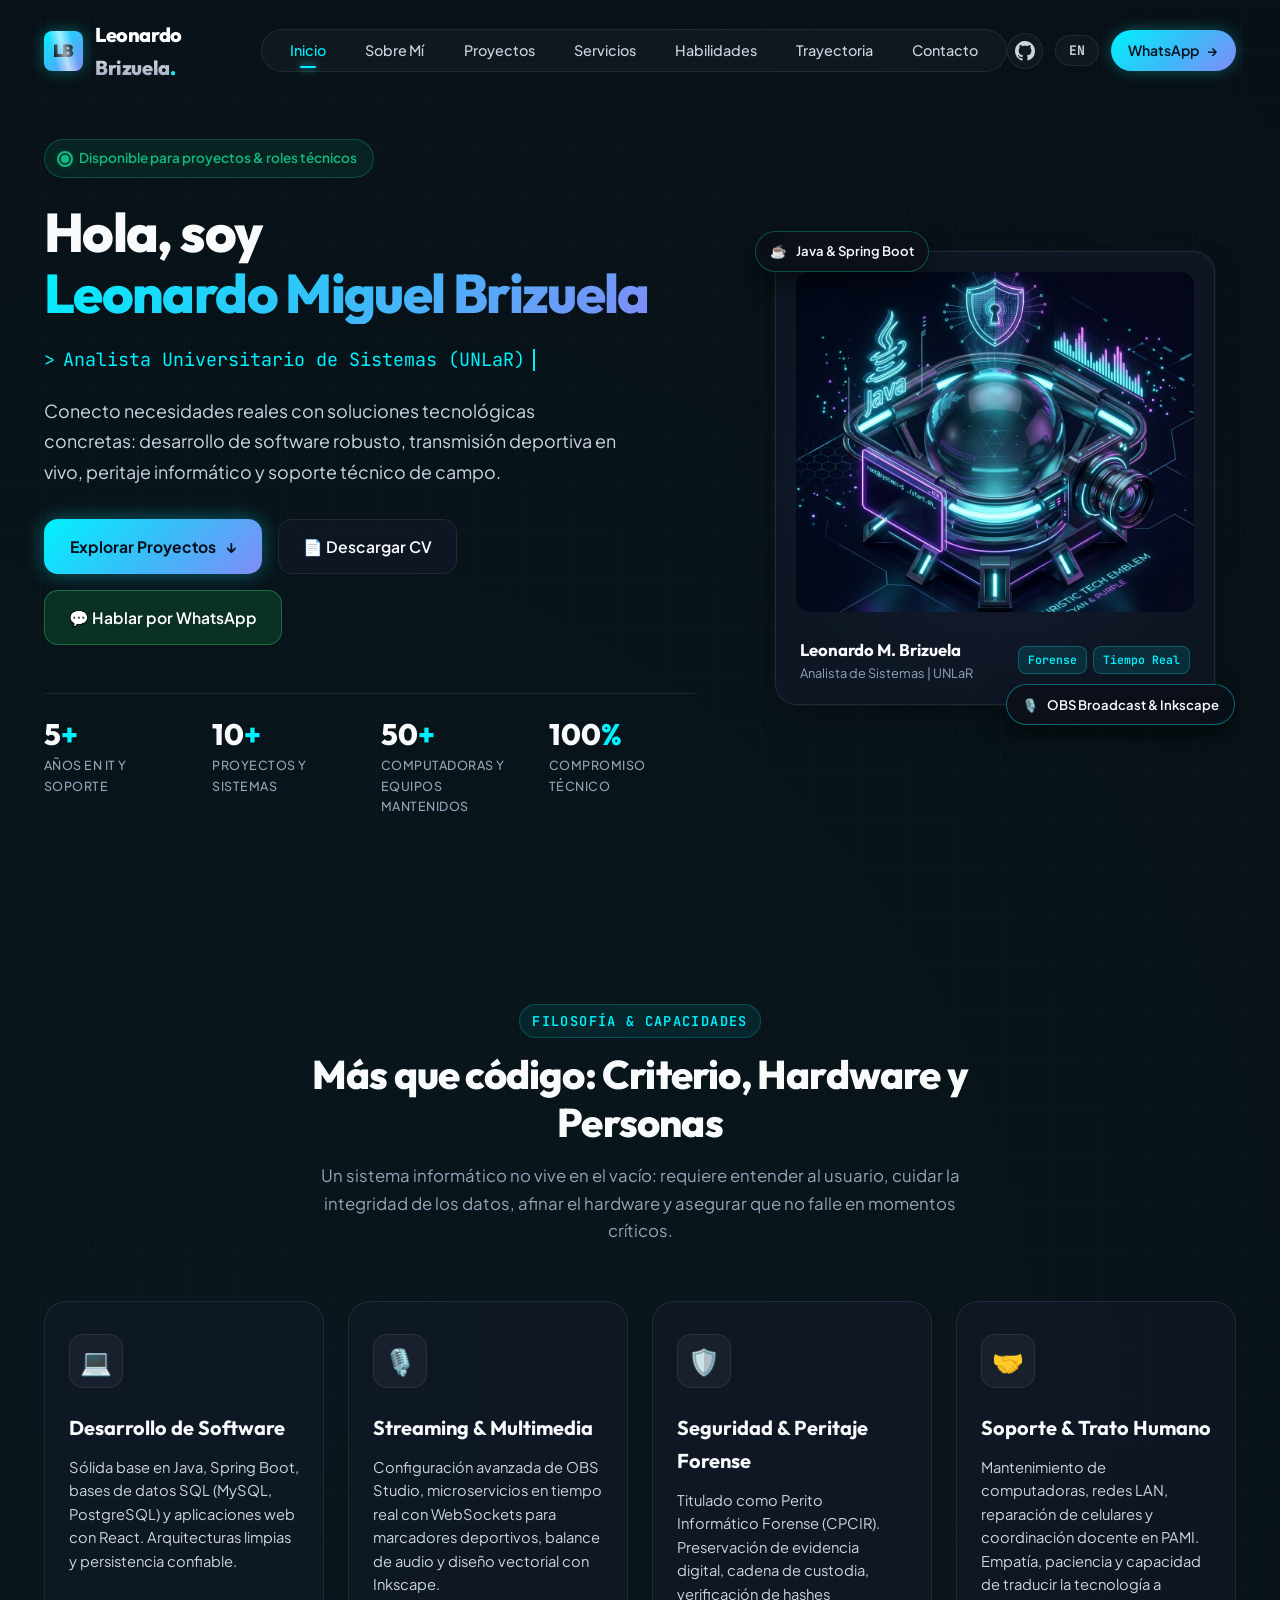
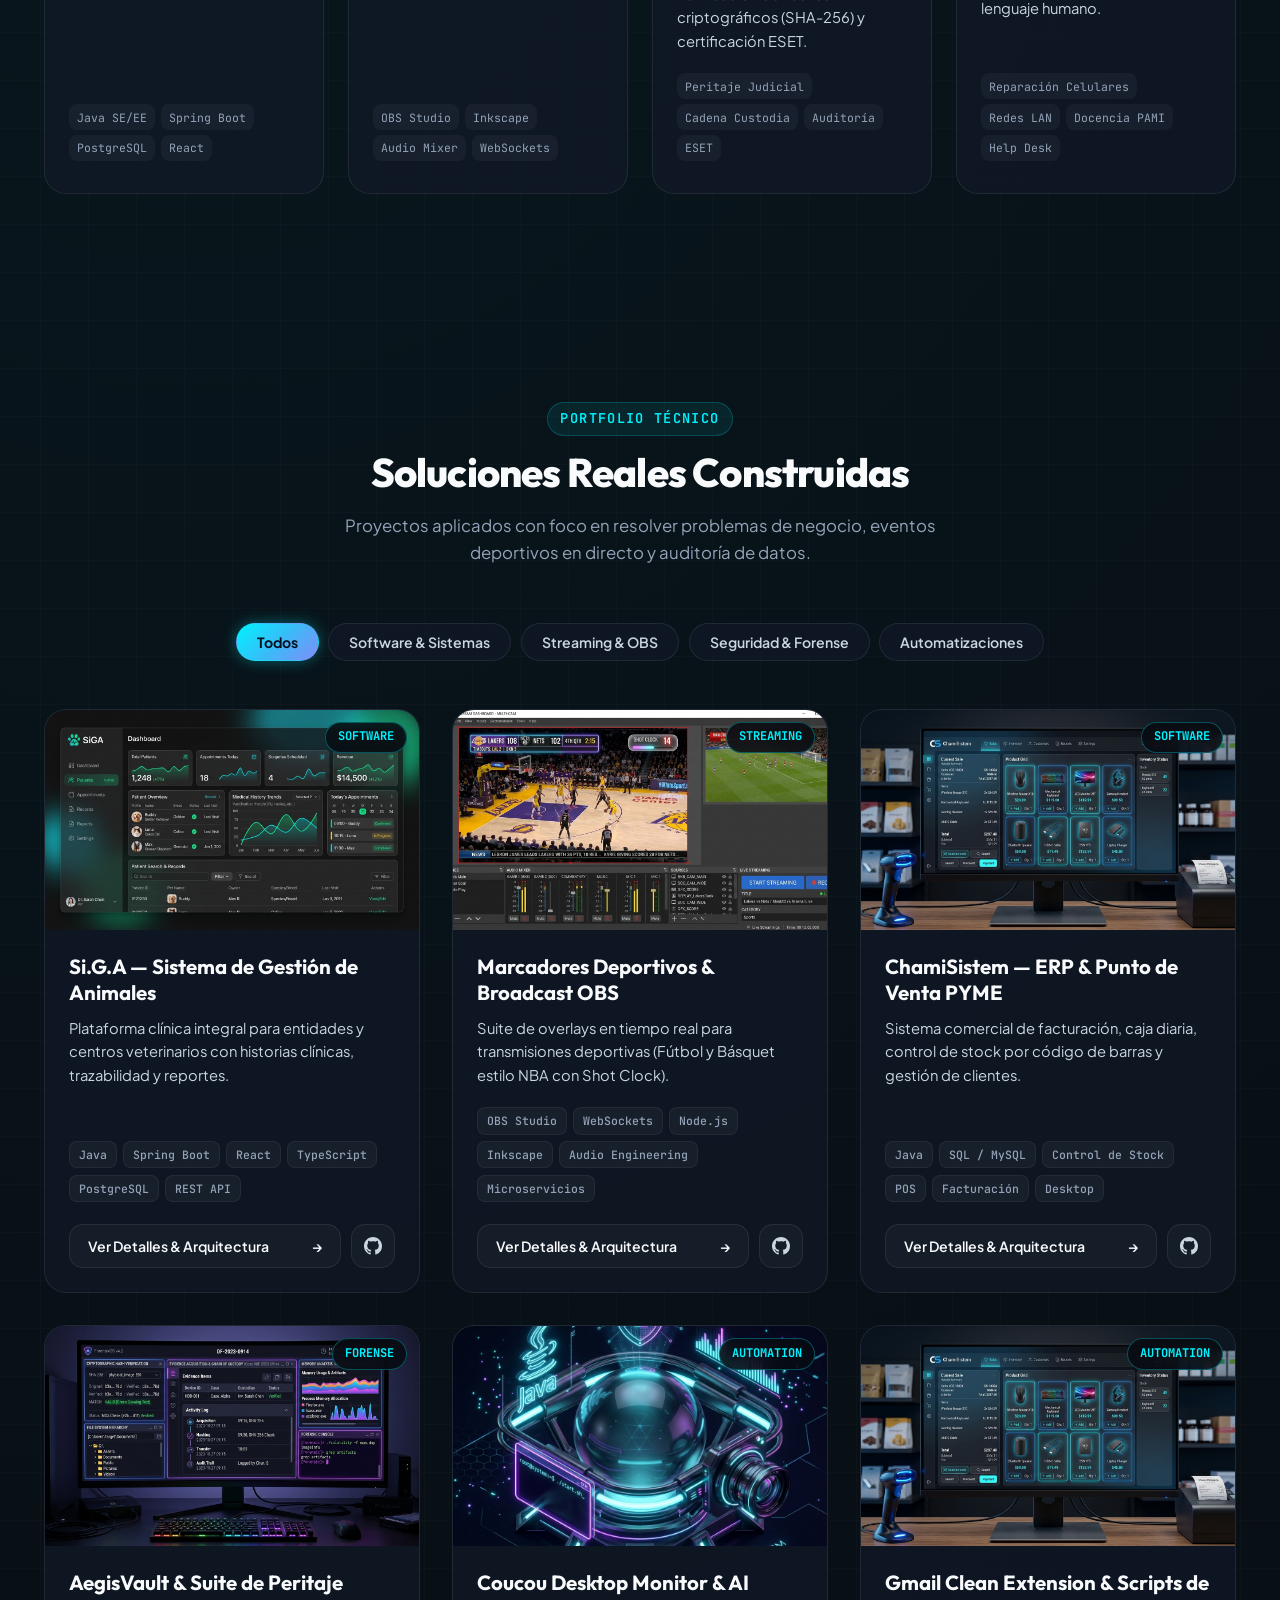
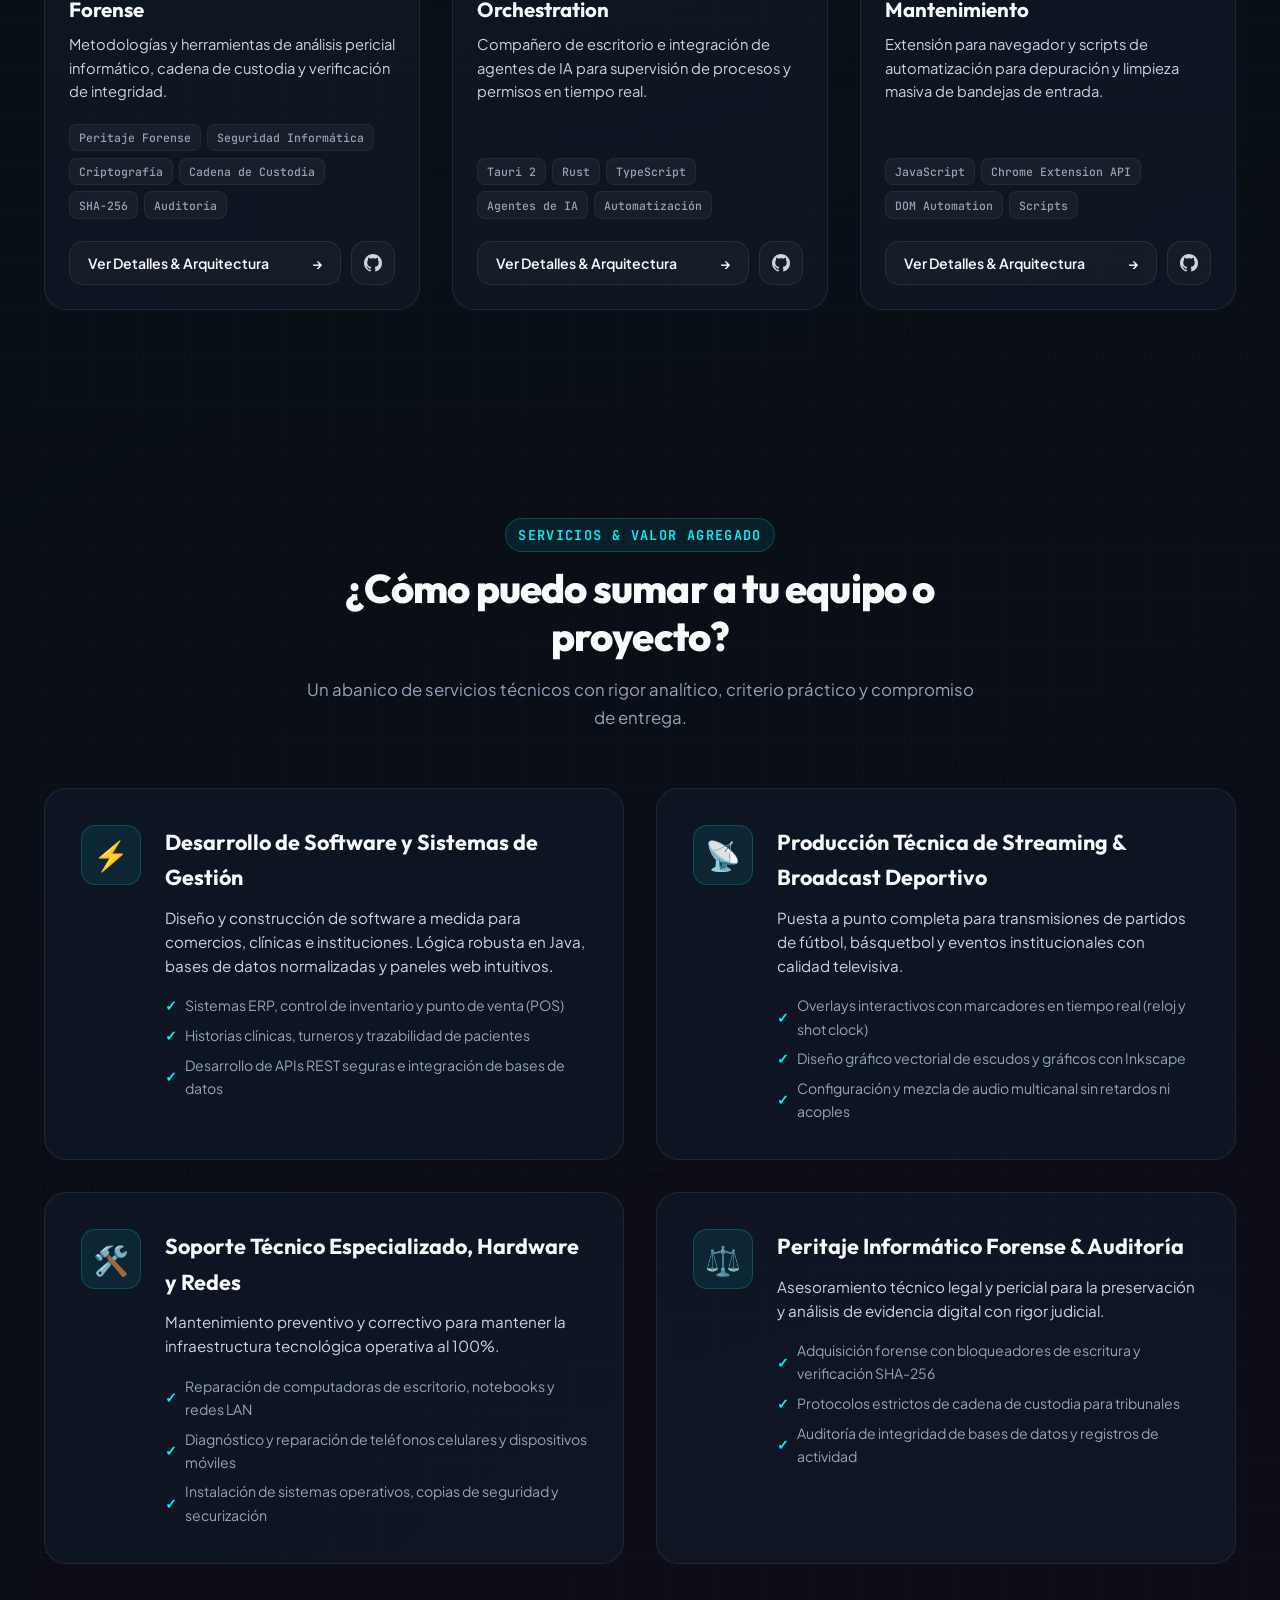
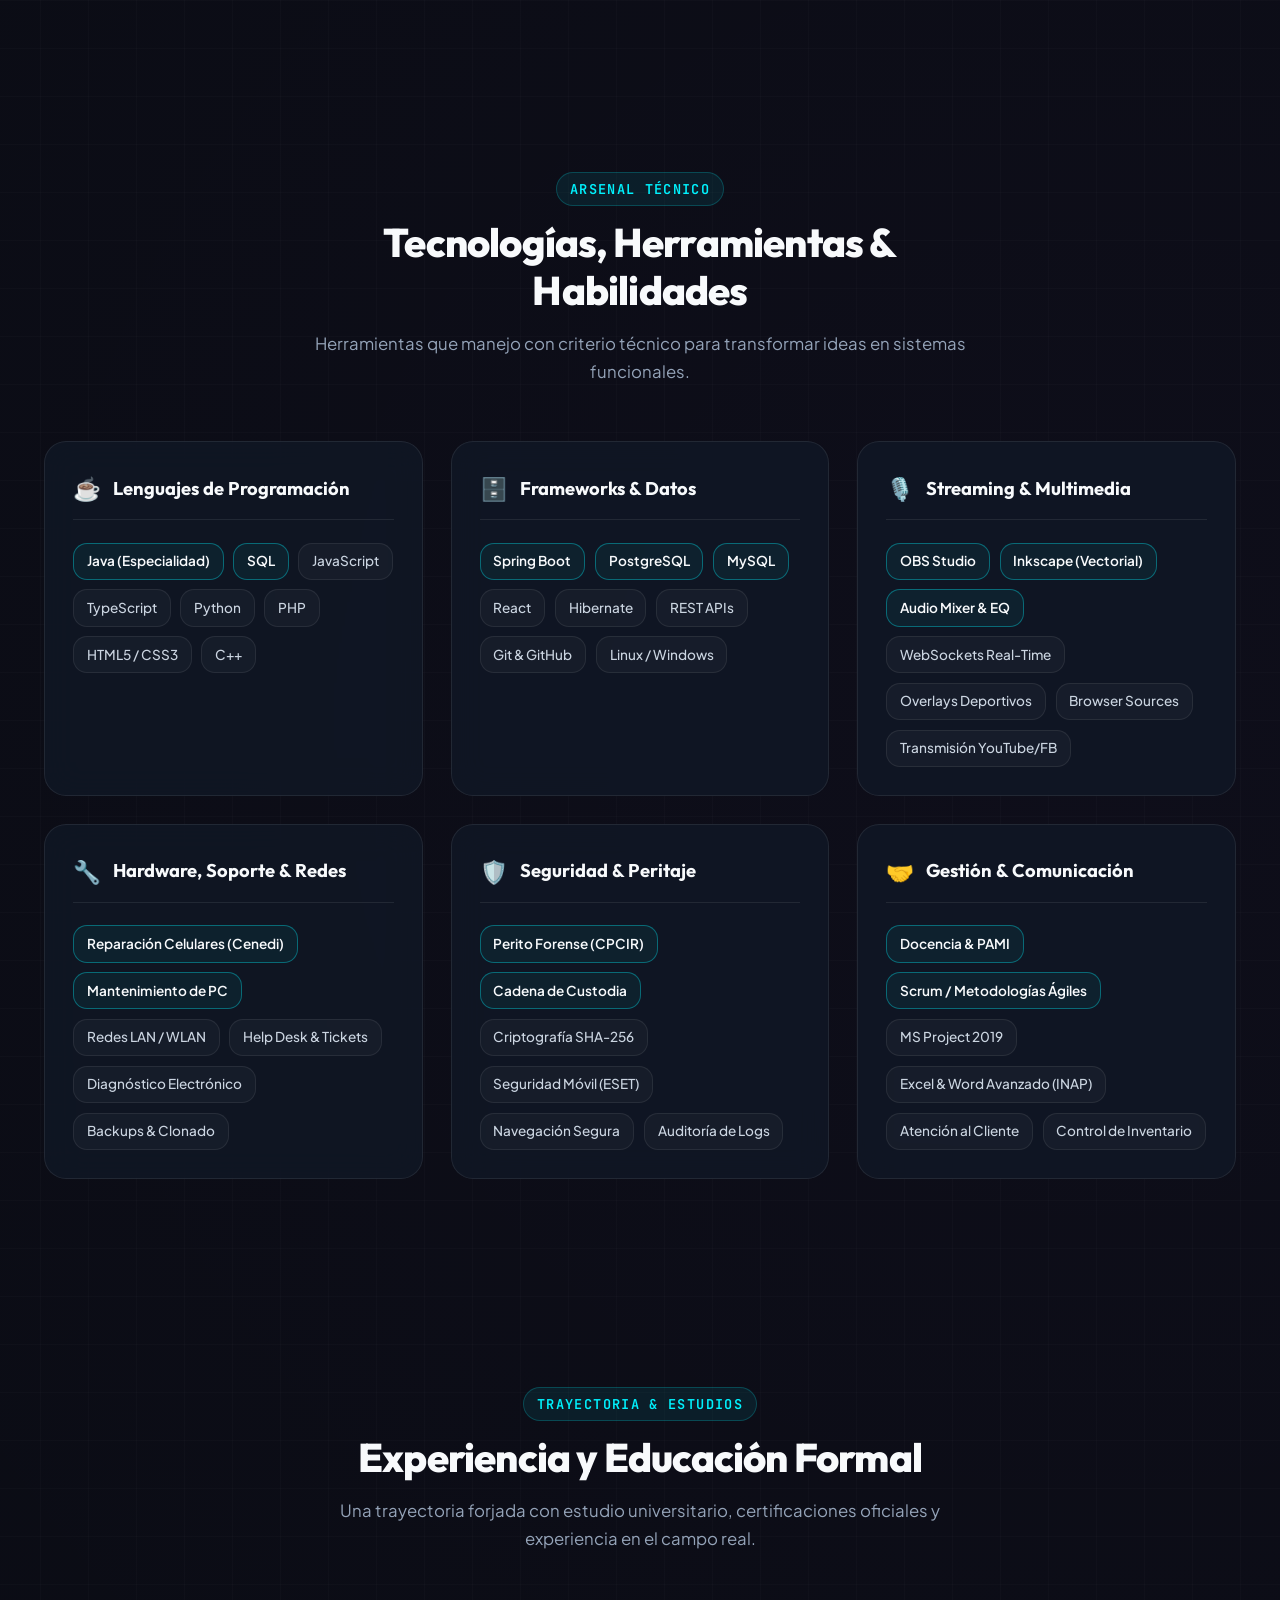
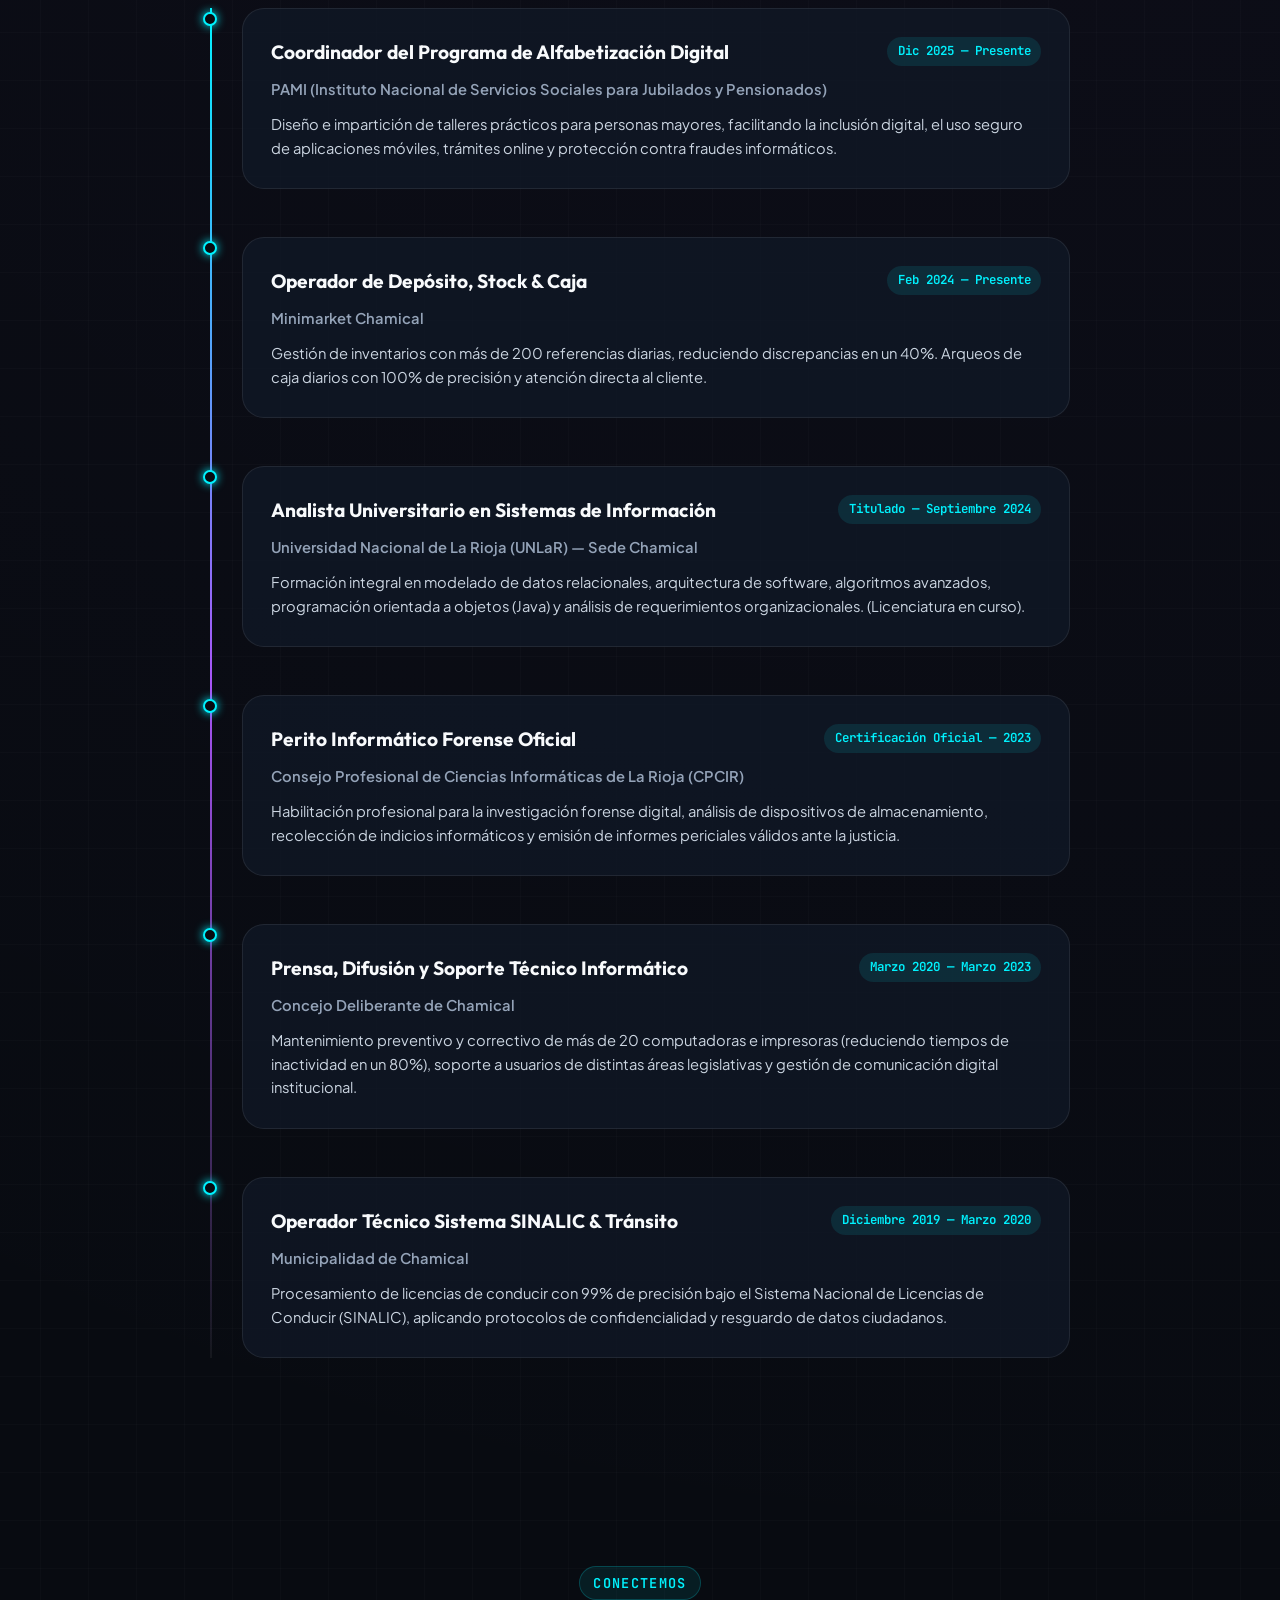
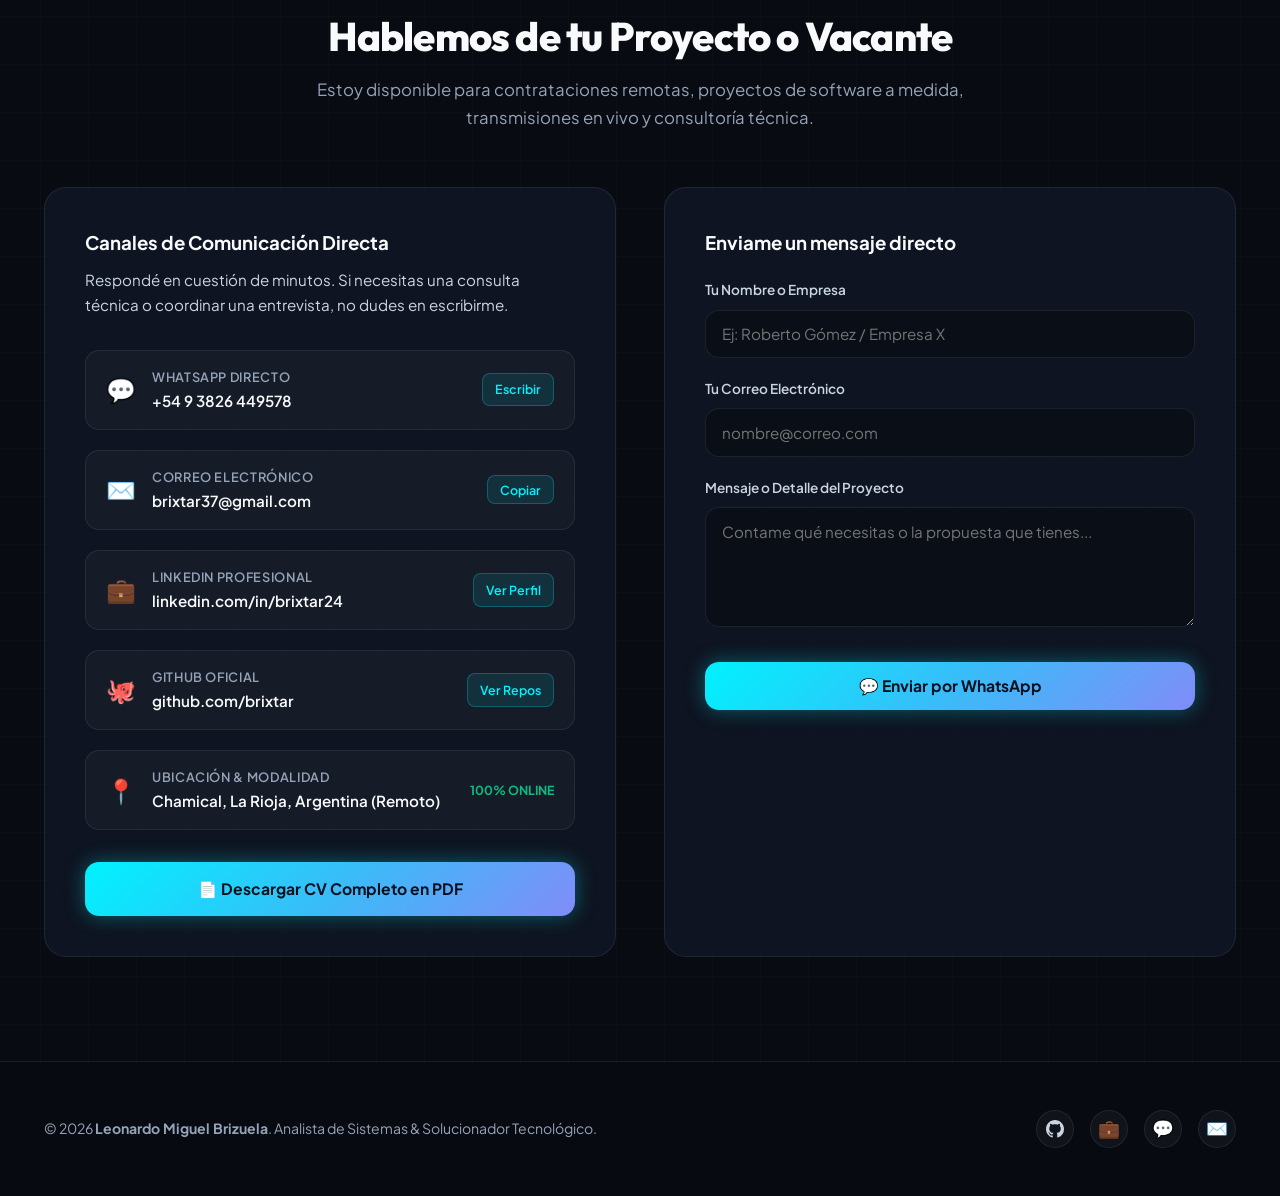
==== commit e0814ef1: "feat: conectar formulario de contacto a envio directo por WhatsApp con mensaje preformateado" ====
--- a/index.html
+++ b/index.html
@@ -673,7 +673,7 @@
               </div>
 
               <button type="submit" class="btn-primary" style="width: 100%; margin-top: 0.5rem;">
-                <span data-i18n="formBtnSubmit">🚀 Enviar Mensaje</span>
+                <span data-i18n="formBtnSubmit">💬 Enviar por WhatsApp</span>
               </button>
             </form>
           </div>
